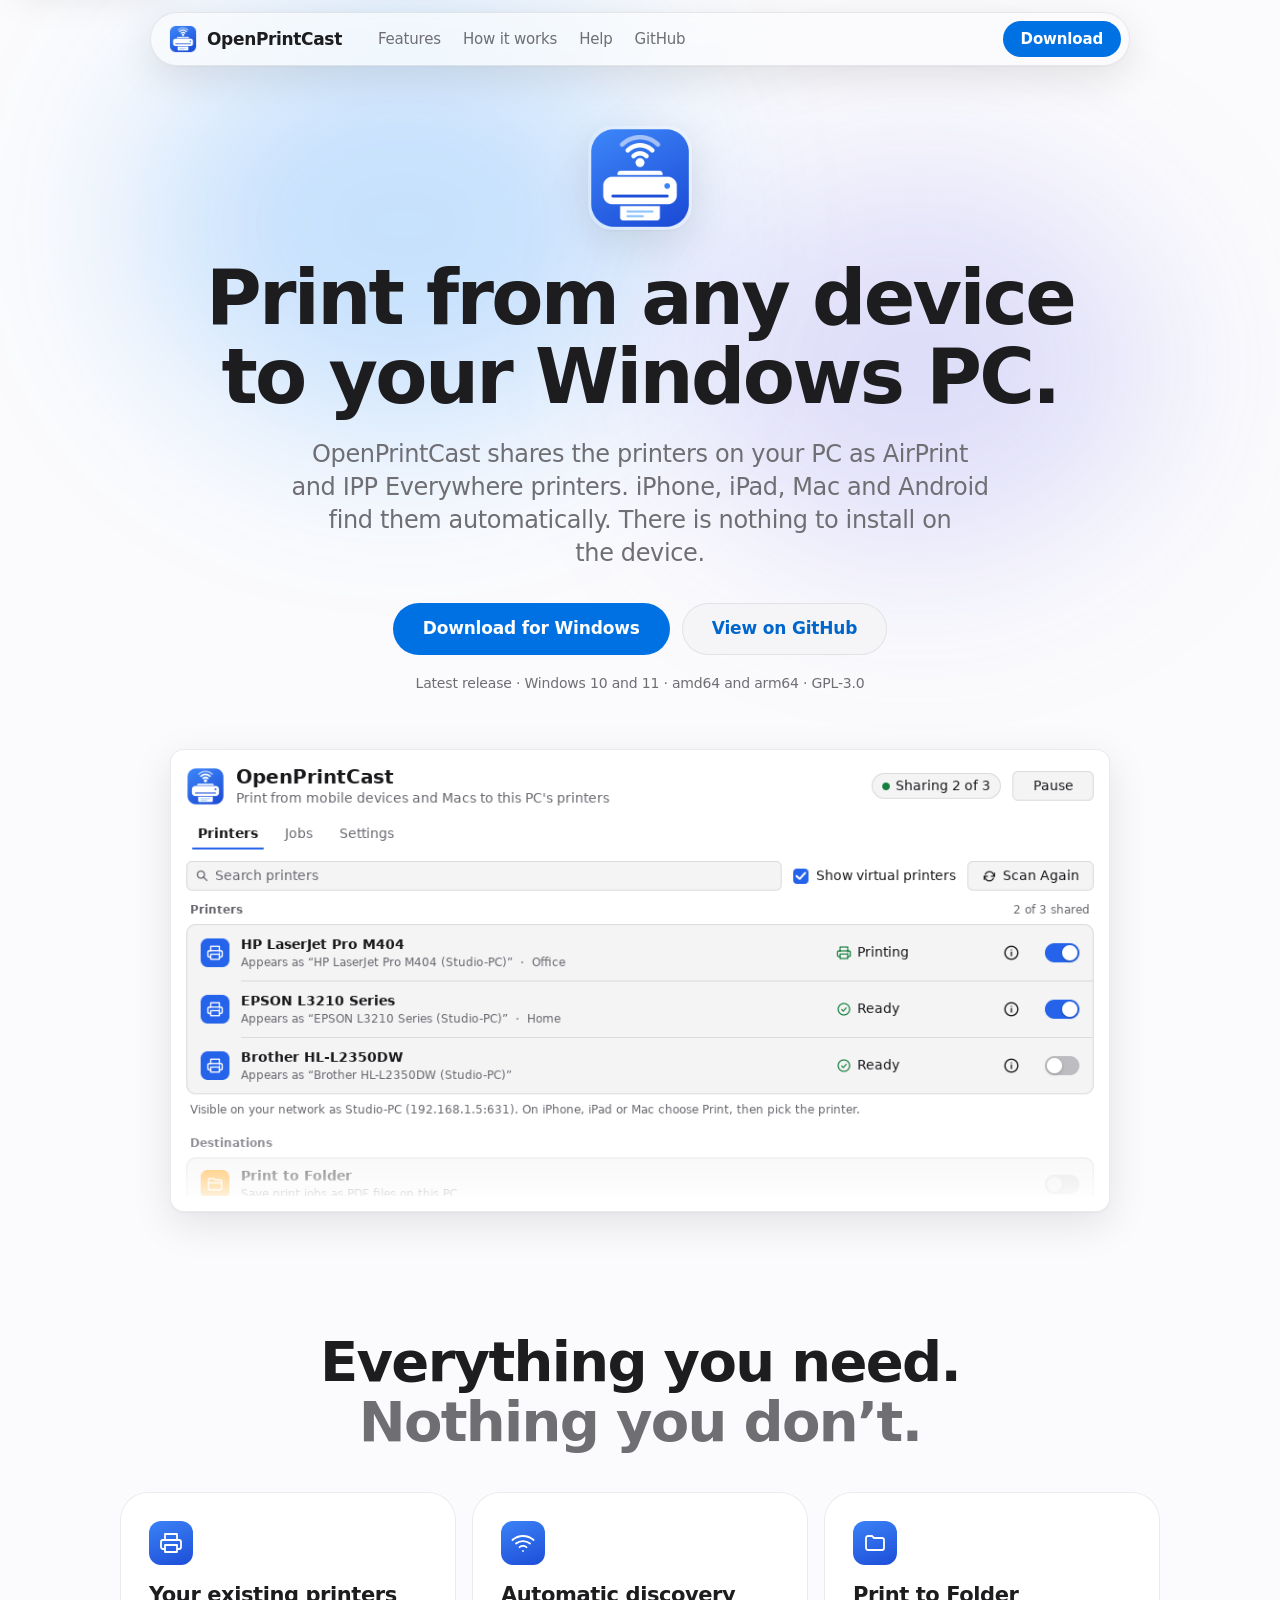
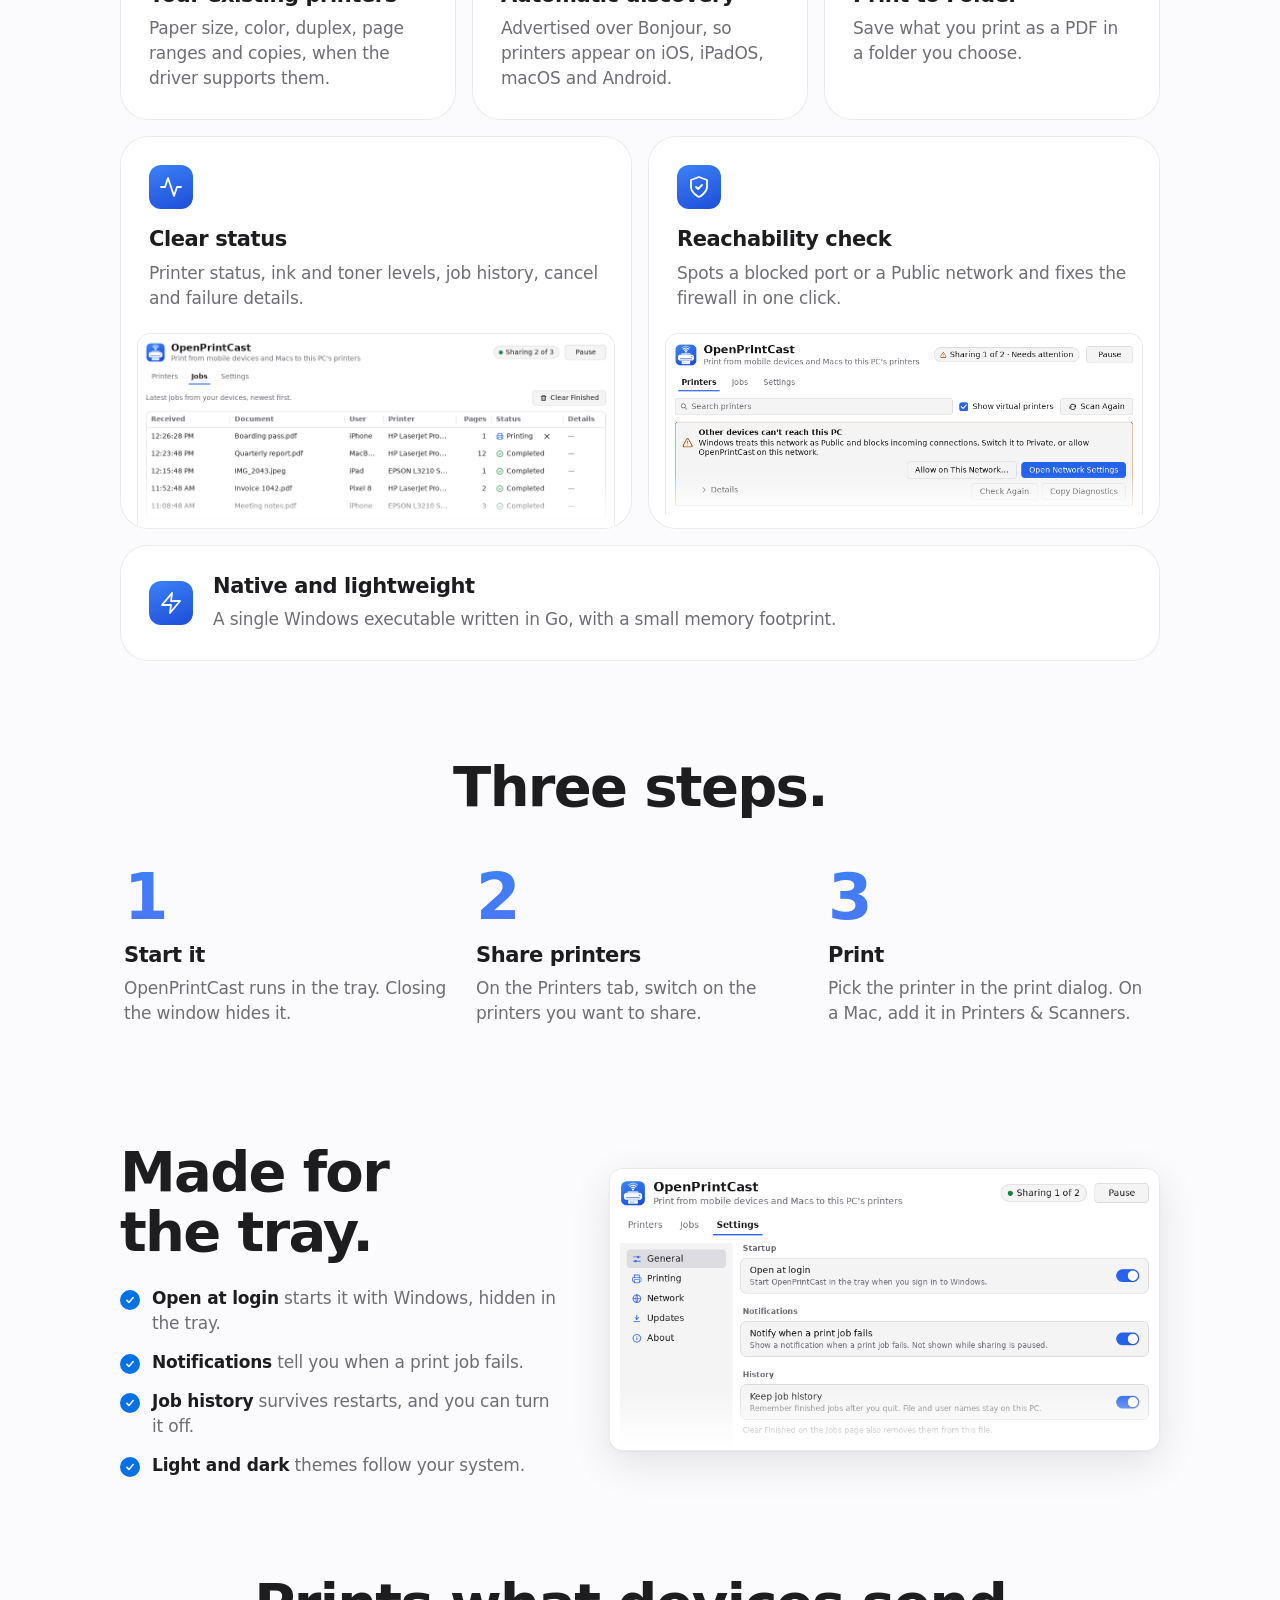
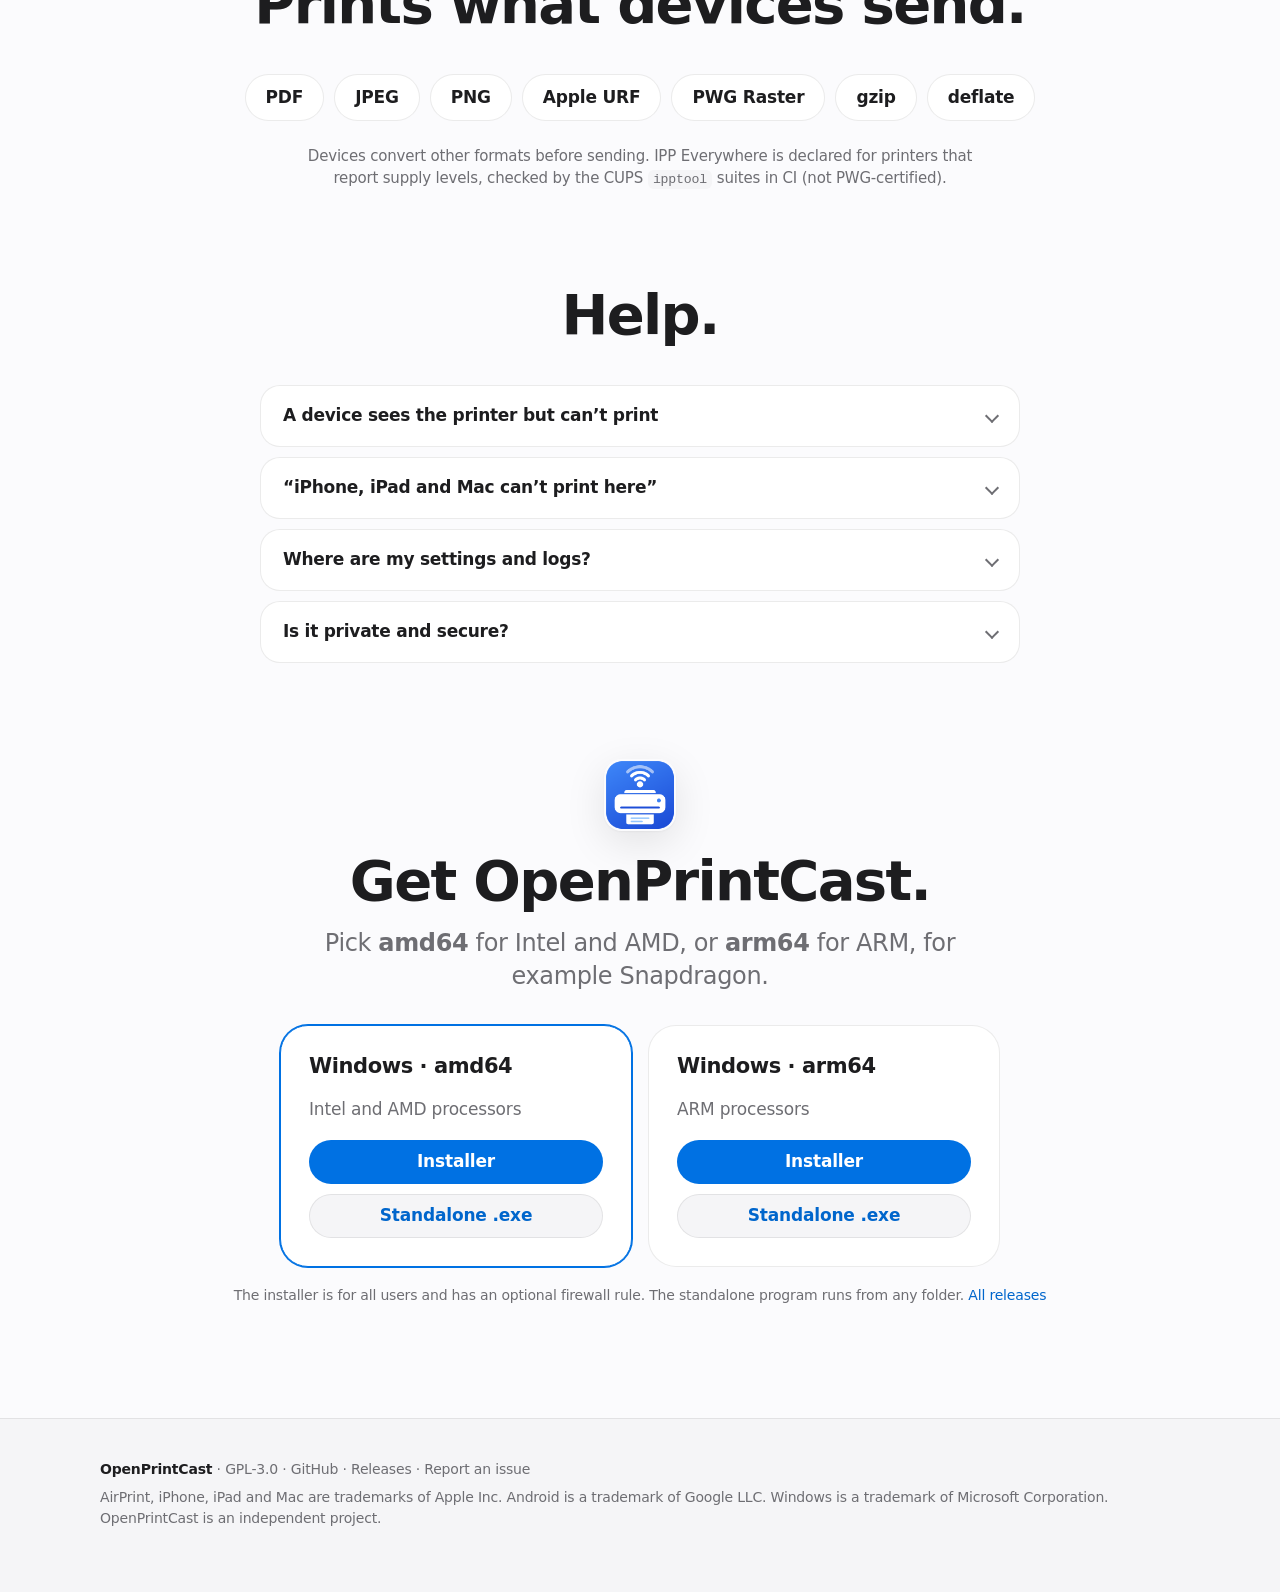
==== docs/index.html @ 1db344b7 "Add the project website (GitHub Pages) A single static page in docs/ with the same story as the READ" ====
<!doctype html>
<html lang="en">
<head>
  <meta charset="utf-8">
  <meta name="viewport" content="width=device-width, initial-scale=1">
  <title>OpenPrintCast – Print from iPhone, iPad, Mac and Android to your Windows PC</title>
  <meta name="description" content="OpenPrintCast is a small tray app that shares the printers on a Windows PC as AirPrint and IPP Everywhere printers. Nothing to install on your device.">
  <meta name="color-scheme" content="light dark">
  <meta name="theme-color" content="#fbfbfd" media="(prefers-color-scheme: light)">
  <meta name="theme-color" content="#000000" media="(prefers-color-scheme: dark)">
  <link rel="canonical" href="https://ilyasaftr.github.io/OpenPrintCast/">
  <link rel="icon" type="image/png" sizes="32x32" href="assets/img/favicon-32.png">
  <link rel="icon" type="image/png" sizes="64x64" href="assets/img/favicon-64.png">
  <link rel="apple-touch-icon" href="assets/img/icon-256.png">
  <meta property="og:type" content="website">
  <meta property="og:title" content="OpenPrintCast">
  <meta property="og:description" content="Print from iPhone, iPad, Mac and Android to any printer on your Windows PC.">
  <meta property="og:url" content="https://ilyasaftr.github.io/OpenPrintCast/">
  <meta property="og:image" content="https://ilyasaftr.github.io/OpenPrintCast/assets/img/icon-512.png">
  <meta name="twitter:card" content="summary">
  <link rel="stylesheet" href="assets/style.css">
  <script>document.documentElement.classList.add("js")</script>
</head>
<body>
  <a class="skip" href="#main">Skip to content</a>

  <header class="nav-wrap">
    <nav class="nav glass" aria-label="Main">
      <a class="brand" href="#top" aria-label="OpenPrintCast, home">
        <img src="assets/img/favicon-64.png" alt="" width="28" height="28">
        <span>OpenPrintCast</span>
      </a>
      <ul class="nav-links">
        <li><a href="#features">Features</a></li>
        <li><a href="#how">How it works</a></li>
        <li><a href="#faq">Help</a></li>
        <li><a href="https://github.com/ilyasaftr/OpenPrintCast">GitHub</a></li>
      </ul>
      <a class="btn btn-small btn-primary" href="#download">Download</a>
    </nav>
  </header>

  <main id="main">
    <section class="hero" id="top">
      <img class="hero-icon" src="assets/img/icon-256.png" alt="OpenPrintCast logo" width="104" height="104">
      <h1>Print from any device<br>to your Windows PC.</h1>
      <p class="lead">OpenPrintCast shares the printers on your PC as AirPrint and IPP&nbsp;Everywhere printers. iPhone, iPad, Mac and Android find them automatically. There is nothing to install on the device.</p>
      <div class="cta">
        <a class="btn btn-primary btn-large" id="cta-download" href="https://github.com/ilyasaftr/OpenPrintCast/releases/latest">Download for Windows</a>
        <a class="btn btn-secondary btn-large" href="https://github.com/ilyasaftr/OpenPrintCast">View on GitHub</a>
      </div>
      <p class="fine"><span id="version">Latest release</span> · Windows 10 and 11 · amd64 and arm64 · GPL-3.0</p>

      <figure class="shot hero-shot">
        <picture>
          <source media="(prefers-color-scheme: dark)" srcset="assets/img/printers-dark.png">
          <img src="assets/img/printers.png" width="980" height="482" alt="The OpenPrintCast Printers tab listing three printers with their status and sharing switches, and the Print to Folder destination.">
        </picture>
      </figure>
    </section>

    <section class="section" id="features" aria-labelledby="features-title">
      <h2 id="features-title">Everything you need.<br><span class="muted">Nothing you don’t.</span></h2>

      <div class="bento">
        <article class="card span-2 reveal">
          <span class="icon" aria-hidden="true"><svg viewBox="0 0 24 24"><path d="M6 9V3h12v6M6 18H4a2 2 0 0 1-2-2v-5a2 2 0 0 1 2-2h16a2 2 0 0 1 2 2v5a2 2 0 0 1-2 2h-2M6 14h12v7H6z"/></svg></span>
          <h3>Your existing printers</h3>
          <p>Paper size, color, duplex, page ranges and copies, when the driver supports them.</p>
        </article>

        <article class="card span-2 reveal">
          <span class="icon" aria-hidden="true"><svg viewBox="0 0 24 24"><path d="M5 12.55a11 11 0 0 1 14 0M1.42 9a16 16 0 0 1 21.16 0M8.53 16.11a6 6 0 0 1 6.95 0M12 20h.01"/></svg></span>
          <h3>Automatic discovery</h3>
          <p>Advertised over Bonjour, so printers appear on iOS, iPadOS, macOS and Android.</p>
        </article>

        <article class="card span-2 reveal">
          <span class="icon" aria-hidden="true"><svg viewBox="0 0 24 24"><path d="M3 7a2 2 0 0 1 2-2h4l2 2h8a2 2 0 0 1 2 2v8a2 2 0 0 1-2 2H5a2 2 0 0 1-2-2z"/></svg></span>
          <h3>Print to Folder</h3>
          <p>Save what you print as a PDF in a folder you choose.</p>
        </article>

        <article class="card span-3 media reveal">
          <div>
            <span class="icon" aria-hidden="true"><svg viewBox="0 0 24 24"><path d="M22 12h-4l-3 9L9 3l-3 9H2"/></svg></span>
            <h3>Clear status</h3>
            <p>Printer status, ink and toner levels, job history, cancel and failure details.</p>
          </div>
          <figure class="shot inset fade">
            <picture>
              <source media="(prefers-color-scheme: dark)" srcset="assets/img/jobs-dark.png">
              <img src="assets/img/jobs.png" width="980" height="400" loading="lazy" alt="The Jobs tab listing recent jobs from an iPhone, a MacBook Air, an iPad and a Pixel 8 with their status.">
            </picture>
          </figure>
        </article>

        <article class="card span-3 media reveal">
          <div>
            <span class="icon" aria-hidden="true"><svg viewBox="0 0 24 24"><path d="M12 22s8-4 8-10V5l-8-3-8 3v7c0 6 8 10 8 10zM9 12l2 2 4-4"/></svg></span>
            <h3>Reachability check</h3>
            <p>Spots a blocked port or a Public network and fixes the firewall in one click.</p>
          </div>
          <figure class="shot inset fade">
            <picture>
              <source media="(prefers-color-scheme: dark)" srcset="assets/img/alert-dark.png">
              <img src="assets/img/alert.png" width="860" height="328" loading="lazy" alt="A banner saying other devices can’t reach this PC because Windows treats the network as Public, with buttons to open network settings or allow OpenPrintCast.">
            </picture>
          </figure>
        </article>

        <article class="card span-6 wide reveal">
          <span class="icon" aria-hidden="true"><svg viewBox="0 0 24 24"><path d="M13 2 3 14h9l-1 8 10-12h-9z"/></svg></span>
          <div>
            <h3>Native and lightweight</h3>
            <p>A single Windows executable written in Go, with a small memory footprint.</p>
          </div>
        </article>
      </div>
    </section>

    <section class="section" id="how" aria-labelledby="how-title">
      <h2 id="how-title">Three steps.</h2>
      <ol class="steps">
        <li class="reveal"><span class="num" aria-hidden="true">1</span><h3>Start it</h3><p>OpenPrintCast runs in the tray. Closing the window hides it.</p></li>
        <li class="reveal"><span class="num" aria-hidden="true">2</span><h3>Share printers</h3><p>On the Printers tab, switch on the printers you want to share.</p></li>
        <li class="reveal"><span class="num" aria-hidden="true">3</span><h3>Print</h3><p>Pick the printer in the print dialog. On a Mac, add it in Printers &amp; Scanners.</p></li>
      </ol>
    </section>

    <section class="section split" aria-labelledby="tray-title">
      <div class="split-text reveal">
        <h2 id="tray-title">Made for the tray.</h2>
        <ul class="ticks">
          <li><strong>Open at login</strong> starts it with Windows, hidden in the tray.</li>
          <li><strong>Notifications</strong> tell you when a print job fails.</li>
          <li><strong>Job history</strong> survives restarts, and you can turn it off.</li>
          <li><strong>Light and dark</strong> themes follow your system.</li>
        </ul>
      </div>
      <figure class="shot fade reveal">
        <picture>
          <source media="(prefers-color-scheme: dark)" srcset="assets/img/settings-dark.png">
          <img src="assets/img/settings.png" width="860" height="440" loading="lazy" alt="The Settings tab with a sidebar of sections and switches for Open at login, notifications and job history.">
        </picture>
      </figure>
    </section>

    <section class="section" aria-labelledby="formats-title">
      <h2 id="formats-title">Prints what devices send.</h2>
      <ul class="chips" aria-label="Supported formats">
        <li>PDF</li><li>JPEG</li><li>PNG</li><li>Apple URF</li><li>PWG Raster</li><li>gzip</li><li>deflate</li>
      </ul>
      <p class="note">Devices convert other formats before sending. IPP Everywhere is declared for printers that report supply levels, checked by the CUPS <code>ipptool</code> suites in CI (not PWG-certified).</p>
    </section>

    <section class="section" id="faq" aria-labelledby="faq-title">
      <h2 id="faq-title">Help.</h2>
      <div class="faq">
        <details class="reveal">
          <summary>A device sees the printer but can’t print</summary>
          <p>Windows treats the network as Public, or the firewall blocks TCP 631. Use the banner on the Printers tab: <strong>Open Network Settings</strong> to switch to Private, or <strong>Allow in Windows Firewall</strong> (one UAC prompt, local subnet only). <strong>Copy Diagnostics</strong> gives you text to share when reporting a problem.</p>
        </details>
        <details class="reveal">
          <summary>“iPhone, iPad and Mac can’t print here”</summary>
          <p>The driver doesn’t report paper sizes, orientation or resolution. Update it, then choose <strong>Scan Again</strong>.</p>
        </details>
        <details class="reveal">
          <summary>Where are my settings and logs?</summary>
          <p>Settings are in <code>%APPDATA%\OpenPrintCast\config.json</code>. Logs and job history are in <code>%LOCALAPPDATA%\OpenPrintCast</code>; open the current log from the tray menu.</p>
        </details>
        <details class="reveal">
          <summary>Is it private and secure?</summary>
          <p>Jobs are accepted over unencrypted IPP without authentication, so use a trusted network. Supply levels are read from the printer’s own address over read-only SNMP. The update check sends one HTTPS request to this repository’s releases and never installs anything. SNMP and automatic update checks can both be turned off in Settings.</p>
        </details>
      </div>
    </section>

    <section class="section download" id="download" aria-labelledby="download-title">
      <img class="download-icon" src="assets/img/icon-256.png" alt="" width="72" height="72" loading="lazy">
      <h2 id="download-title">Get OpenPrintCast.</h2>
      <p class="lead">Pick <strong>amd64</strong> for Intel and AMD, or <strong>arm64</strong> for ARM, for example Snapdragon.</p>
      <div class="dl-grid">
        <div class="card dl" data-arch="amd64">
          <h3>Windows · amd64</h3>
          <p>Intel and AMD processors</p>
          <a class="btn btn-primary" href="https://github.com/ilyasaftr/OpenPrintCast/releases/latest" data-asset="installer" data-arch="amd64">Installer</a>
          <a class="btn btn-secondary" href="https://github.com/ilyasaftr/OpenPrintCast/releases/latest" data-asset="exe" data-arch="amd64">Standalone .exe</a>
        </div>
        <div class="card dl" data-arch="arm64">
          <h3>Windows · arm64</h3>
          <p>ARM processors</p>
          <a class="btn btn-primary" href="https://github.com/ilyasaftr/OpenPrintCast/releases/latest" data-asset="installer" data-arch="arm64">Installer</a>
          <a class="btn btn-secondary" href="https://github.com/ilyasaftr/OpenPrintCast/releases/latest" data-asset="exe" data-arch="arm64">Standalone .exe</a>
        </div>
      </div>
      <p class="fine">The installer is for all users and has an optional firewall rule. The standalone program runs from any folder. <a href="https://github.com/ilyasaftr/OpenPrintCast/releases">All releases</a></p>
    </section>
  </main>

  <footer class="footer">
    <div class="footer-inner">
      <p><strong>OpenPrintCast</strong> · <a href="https://github.com/ilyasaftr/OpenPrintCast/blob/main/LICENSE">GPL-3.0</a> · <a href="https://github.com/ilyasaftr/OpenPrintCast">GitHub</a> · <a href="https://github.com/ilyasaftr/OpenPrintCast/releases">Releases</a> · <a href="https://github.com/ilyasaftr/OpenPrintCast/issues">Report an issue</a></p>
      <p class="fine">AirPrint, iPhone, iPad and Mac are trademarks of Apple Inc. Android is a trademark of Google LLC. Windows is a trademark of Microsoft Corporation. OpenPrintCast is an independent project.</p>
    </div>
  </footer>

  <script src="assets/app.js" defer></script>
</body>
</html>
---- docs/assets/style.css ----
/* OpenPrintCast site. Follows the Apple Human Interface Guidelines: system
   typeface, system colors, generous space, clear hierarchy, translucent
   materials, and light and dark appearances that follow the system. */

:root {
  color-scheme: light dark;
  --bg: #fbfbfd;
  --bg-2: #f5f5f7;
  --card: #ffffff;
  --text: #1d1d1f;
  --text-2: #6e6e73;
  --line: rgba(0, 0, 0, 0.08);
  --accent: #0066cc;
  --accent-fill: #0071e3;
  --accent-fill-hover: #0077ed;
  --glass: rgba(251, 251, 253, 0.72);
  --shadow: 0 1px 2px rgba(0, 0, 0, 0.04), 0 12px 40px rgba(0, 0, 0, 0.1);
  --glow-1: rgba(10, 132, 255, 0.22);
  --glow-2: rgba(94, 92, 230, 0.18);
  --radius: 28px;
  --font: -apple-system, BlinkMacSystemFont, "SF Pro Display", "SF Pro Text", "Segoe UI Variable Display", "Segoe UI", system-ui, Roboto, "Helvetica Neue", Arial, sans-serif;
  --mono: ui-monospace, "SF Mono", SFMono-Regular, Menlo, Consolas, monospace;
}

@media (prefers-color-scheme: dark) {
  :root {
    --bg: #000000;
    --bg-2: #0b0b0d;
    --card: #1c1c1e;
    --text: #f5f5f7;
    --text-2: #a1a1a6;
    --line: rgba(255, 255, 255, 0.12);
    --accent: #2997ff;
    --glass: rgba(28, 28, 30, 0.66);
    --shadow: 0 1px 2px rgba(0, 0, 0, 0.5), 0 16px 48px rgba(0, 0, 0, 0.6);
    --glow-1: rgba(10, 132, 255, 0.28);
    --glow-2: rgba(94, 92, 230, 0.24);
  }
}

*, *::before, *::after { box-sizing: border-box; }
html { scroll-behavior: smooth; scroll-padding-top: 88px; -webkit-text-size-adjust: 100%; }
body {
  margin: 0;
  background: var(--bg);
  color: var(--text);
  font: 17px/1.47 var(--font);
  letter-spacing: -0.011em;
  -webkit-font-smoothing: antialiased;
  text-rendering: optimizeLegibility;
}
img { max-width: 100%; height: auto; display: block; }
a { color: var(--accent); text-decoration: none; }
a:hover { text-decoration: underline; }
code { font: 0.88em var(--mono); background: var(--bg-2); padding: 0.15em 0.4em; border-radius: 6px; }
:focus-visible { outline: 3px solid var(--accent); outline-offset: 3px; border-radius: 8px; }

.skip { position: absolute; left: 16px; top: -64px; z-index: 100; background: var(--card); color: var(--text); padding: 10px 16px; border-radius: 12px; box-shadow: var(--shadow); }
.skip:focus { top: 16px; }

/* Navigation: a floating translucent material. */
.nav-wrap { position: sticky; top: 12px; z-index: 50; padding: 0 16px; }
.glass { background: var(--glass); -webkit-backdrop-filter: saturate(180%) blur(24px); backdrop-filter: saturate(180%) blur(24px); border: 1px solid var(--line); }
.nav { max-width: 980px; margin: 0 auto; display: flex; align-items: center; gap: 24px; padding: 8px 8px 8px 18px; border-radius: 999px; box-shadow: var(--shadow); }
.brand { display: flex; align-items: center; gap: 10px; color: var(--text); font-weight: 600; letter-spacing: -0.02em; }
.brand:hover { text-decoration: none; }
.nav-links { display: flex; gap: 22px; list-style: none; margin: 0 auto 0 12px; padding: 0; font-size: 15px; }
.nav-links a { color: var(--text-2); }
.nav-links a:hover { color: var(--text); text-decoration: none; }

/* Buttons: 44 pt minimum target, pill shape. */
.btn { display: inline-flex; align-items: center; justify-content: center; min-height: 44px; padding: 0 22px; border-radius: 999px; font: inherit; font-weight: 600; font-size: 17px; letter-spacing: -0.01em; border: 0; cursor: pointer; transition: background-color 0.2s, transform 0.2s, box-shadow 0.2s; }
.btn:hover { text-decoration: none; }
.btn:active { transform: scale(0.98); }
.btn-primary { background: var(--accent-fill); color: #fff; }
.btn-primary:hover { background: var(--accent-fill-hover); }
.btn-secondary { background: var(--bg-2); color: var(--accent); box-shadow: inset 0 0 0 1px var(--line); }
.btn-secondary:hover { background: var(--line); }
.btn-small { min-height: 36px; padding: 0 18px; font-size: 15px; }
.btn-large { min-height: 52px; padding: 0 30px; }

/* Hero */
.hero { position: relative; text-align: center; padding: 72px 20px 24px; max-width: 1080px; margin: 0 auto; isolation: isolate; }
.hero::before, .hero::after { content: ""; position: absolute; z-index: -1; border-radius: 50%; filter: blur(90px); pointer-events: none; }
.hero::before { width: 520px; height: 420px; left: 4%; top: -40px; background: var(--glow-1); }
.hero::after { width: 480px; height: 380px; right: 2%; top: 120px; background: var(--glow-2); }
.hero-icon { margin: 0 auto 28px; width: 104px; height: 104px; border-radius: 24px; box-shadow: var(--shadow); }
h1 { font-size: clamp(40px, 7vw, 76px); line-height: 1.04; letter-spacing: -0.035em; font-weight: 700; margin: 0 0 22px; text-wrap: balance; }
.lead { font-size: clamp(19px, 2.4vw, 24px); line-height: 1.38; color: var(--text-2); max-width: 700px; margin: 0 auto 32px; letter-spacing: -0.015em; text-wrap: pretty; }
.cta { display: flex; flex-wrap: wrap; gap: 12px; justify-content: center; }
.fine { font-size: 14px; color: var(--text-2); margin: 18px 0 0; }

/* Screenshots sit in a soft frame; cropped ones fade out. */
.shot { margin: 0; border-radius: 14px; overflow: hidden; background: var(--card); border: 1px solid var(--line); box-shadow: var(--shadow); }
.shot img { width: 100%; }
.hero-shot { max-width: 940px; margin: 56px auto 0; }
.fade img { -webkit-mask-image: linear-gradient(#000 78%, transparent); mask-image: linear-gradient(#000 78%, transparent); }
.hero-shot img { -webkit-mask-image: linear-gradient(#000 80%, transparent); mask-image: linear-gradient(#000 80%, transparent); }

/* Sections */
.section { max-width: 1080px; margin: 0 auto; padding: 96px 20px 0; }
h2 { font-size: clamp(32px, 5vw, 56px); line-height: 1.07; letter-spacing: -0.03em; font-weight: 700; margin: 0 0 40px; text-align: center; text-wrap: balance; }
h2 .muted { color: var(--text-2); }
h3 { font-size: 21px; line-height: 1.2; letter-spacing: -0.02em; font-weight: 650; margin: 0 0 8px; }
p { margin: 0 0 12px; }

/* Bento grid */
.bento { display: grid; grid-template-columns: repeat(6, 1fr); gap: 16px; }
.card { background: var(--card); border: 1px solid var(--line); border-radius: var(--radius); padding: 28px; overflow: hidden; }
.card p { color: var(--text-2); margin: 0; }
.span-2 { grid-column: span 2; }
.span-3 { grid-column: span 3; }
.span-6 { grid-column: span 6; }
.icon { display: grid; place-items: center; width: 44px; height: 44px; border-radius: 12px; margin-bottom: 18px; background: linear-gradient(160deg, #3b82f6, #1d4ed8); color: #fff; }
.icon svg { width: 24px; height: 24px; fill: none; stroke: currentColor; stroke-width: 1.8; stroke-linecap: round; stroke-linejoin: round; }
.media { display: flex; flex-direction: column; gap: 22px; padding-bottom: 0; }
.media .shot { margin: 0 -12px; border-bottom: 0; border-radius: 14px 14px 0 0; box-shadow: none; }
.wide { display: flex; align-items: center; gap: 20px; }
.wide .icon { margin: 0; flex: none; }
.wide p { max-width: 60ch; }

/* Steps */
.steps { list-style: none; margin: 0; padding: 0; display: grid; grid-template-columns: repeat(3, 1fr); gap: 16px; counter-reset: s; }
.steps li { padding: 8px 4px; }
.num { display: block; font-size: 64px; line-height: 1; font-weight: 700; letter-spacing: -0.04em; background: linear-gradient(160deg, #3b82f6, #6366f1); -webkit-background-clip: text; background-clip: text; color: transparent; margin-bottom: 14px; }
.steps p { color: var(--text-2); }

/* Split section */
.split { display: grid; grid-template-columns: 1fr 1.25fr; gap: 48px; align-items: center; }
.split h2 { text-align: left; margin-bottom: 24px; }
.ticks { list-style: none; margin: 0; padding: 0; display: grid; gap: 14px; }
.ticks li { position: relative; padding-left: 32px; color: var(--text-2); }
.ticks li::before { content: ""; position: absolute; left: 0; top: 4px; width: 20px; height: 20px; border-radius: 50%; background: var(--accent-fill) url("data:image/svg+xml,%3Csvg xmlns='http://www.w3.org/2000/svg' viewBox='0 0 20 20' fill='none' stroke='white' stroke-width='2.2' stroke-linecap='round' stroke-linejoin='round'%3E%3Cpath d='m5.5 10.5 3 3 6-7'/%3E%3C/svg%3E") center / 14px no-repeat; }
.ticks strong { color: var(--text); font-weight: 600; }

/* Chips */
.chips { list-style: none; margin: 0 auto 24px; padding: 0; display: flex; flex-wrap: wrap; gap: 10px; justify-content: center; }
.chips li { padding: 10px 20px; border-radius: 999px; background: var(--card); border: 1px solid var(--line); font-weight: 600; }
.note { max-width: 680px; margin: 0 auto; text-align: center; color: var(--text-2); font-size: 15px; }

/* FAQ */
.faq { max-width: 760px; margin: 0 auto; display: grid; gap: 10px; }
details { background: var(--card); border: 1px solid var(--line); border-radius: 20px; padding: 0 22px; }
summary { cursor: pointer; list-style: none; display: flex; align-items: center; justify-content: space-between; gap: 16px; min-height: 60px; font-weight: 600; letter-spacing: -0.015em; }
summary::-webkit-details-marker { display: none; }
summary::after { content: ""; flex: none; width: 10px; height: 10px; border-right: 2px solid var(--text-2); border-bottom: 2px solid var(--text-2); transform: rotate(45deg); transition: transform 0.25s; }
details[open] summary::after { transform: rotate(-135deg); }
details p { color: var(--text-2); padding-bottom: 20px; margin: 0; }

/* Download */
.download { text-align: center; }
.download h2 { margin-bottom: 16px; }
.download-icon { margin: 0 auto 20px; border-radius: 18px; box-shadow: var(--shadow); }
.dl-grid { display: grid; grid-template-columns: repeat(2, 1fr); gap: 16px; max-width: 720px; margin: 0 auto 8px; text-align: left; }
.dl { display: flex; flex-direction: column; gap: 10px; }
.dl p { margin-bottom: 8px; }
.dl.suggested { border-color: var(--accent-fill); box-shadow: 0 0 0 1px var(--accent-fill); }

.footer { margin-top: 112px; padding: 40px 20px 56px; border-top: 1px solid var(--line); background: var(--bg-2); }
.footer-inner { max-width: 1080px; margin: 0 auto; }
.footer p { margin: 0 0 8px; font-size: 14px; color: var(--text-2); }
.footer a { color: var(--text-2); }
.footer a:hover { color: var(--text); }
.footer strong { color: var(--text); }

/* Reveal on scroll (only when JavaScript runs). */
.js .reveal { opacity: 0; transform: translateY(24px); transition: opacity 0.7s cubic-bezier(0.2, 0.7, 0.2, 1), transform 0.7s cubic-bezier(0.2, 0.7, 0.2, 1); }
.js .reveal.in { opacity: 1; transform: none; }

@media (max-width: 900px) {
  .bento { grid-template-columns: repeat(2, 1fr); }
  .span-2, .span-3 { grid-column: span 1; }
  .span-3, .span-6 { grid-column: 1 / -1; }
  .bento > .span-2:nth-of-type(3) { grid-column: 1 / -1; }
  .steps { grid-template-columns: 1fr; }
  .split { grid-template-columns: 1fr; gap: 28px; }
  .split h2 { text-align: center; }
  .nav-links { display: none; }
  .nav { justify-content: space-between; }
}
@media (max-width: 600px) {
  body { font-size: 16px; }
  .hero { padding-top: 48px; }
  .section { padding-top: 72px; }
  .bento { grid-template-columns: 1fr; }
  .span-2, .span-3, .span-6 { grid-column: 1; }
  .card { padding: 22px; border-radius: 24px; }
  .wide { flex-direction: column; align-items: flex-start; }
  .dl-grid { grid-template-columns: 1fr; }
  .btn-large { width: 100%; }
  .cta { flex-direction: column; }
}

@media (prefers-reduced-motion: reduce) {
  html { scroll-behavior: auto; }
  *, *::before, *::after { transition-duration: 0.01ms !important; animation-duration: 0.01ms !important; }
  .js .reveal { opacity: 1; transform: none; }
}
@media (prefers-contrast: more) {
  :root { --line: rgba(128, 128, 128, 0.6); --text-2: #4a4a4f; }
  @media (prefers-color-scheme: dark) { :root { --text-2: #d1d1d6; } }
}
@media (forced-colors: active) {
  .btn-primary, .icon { forced-color-adjust: none; }
}
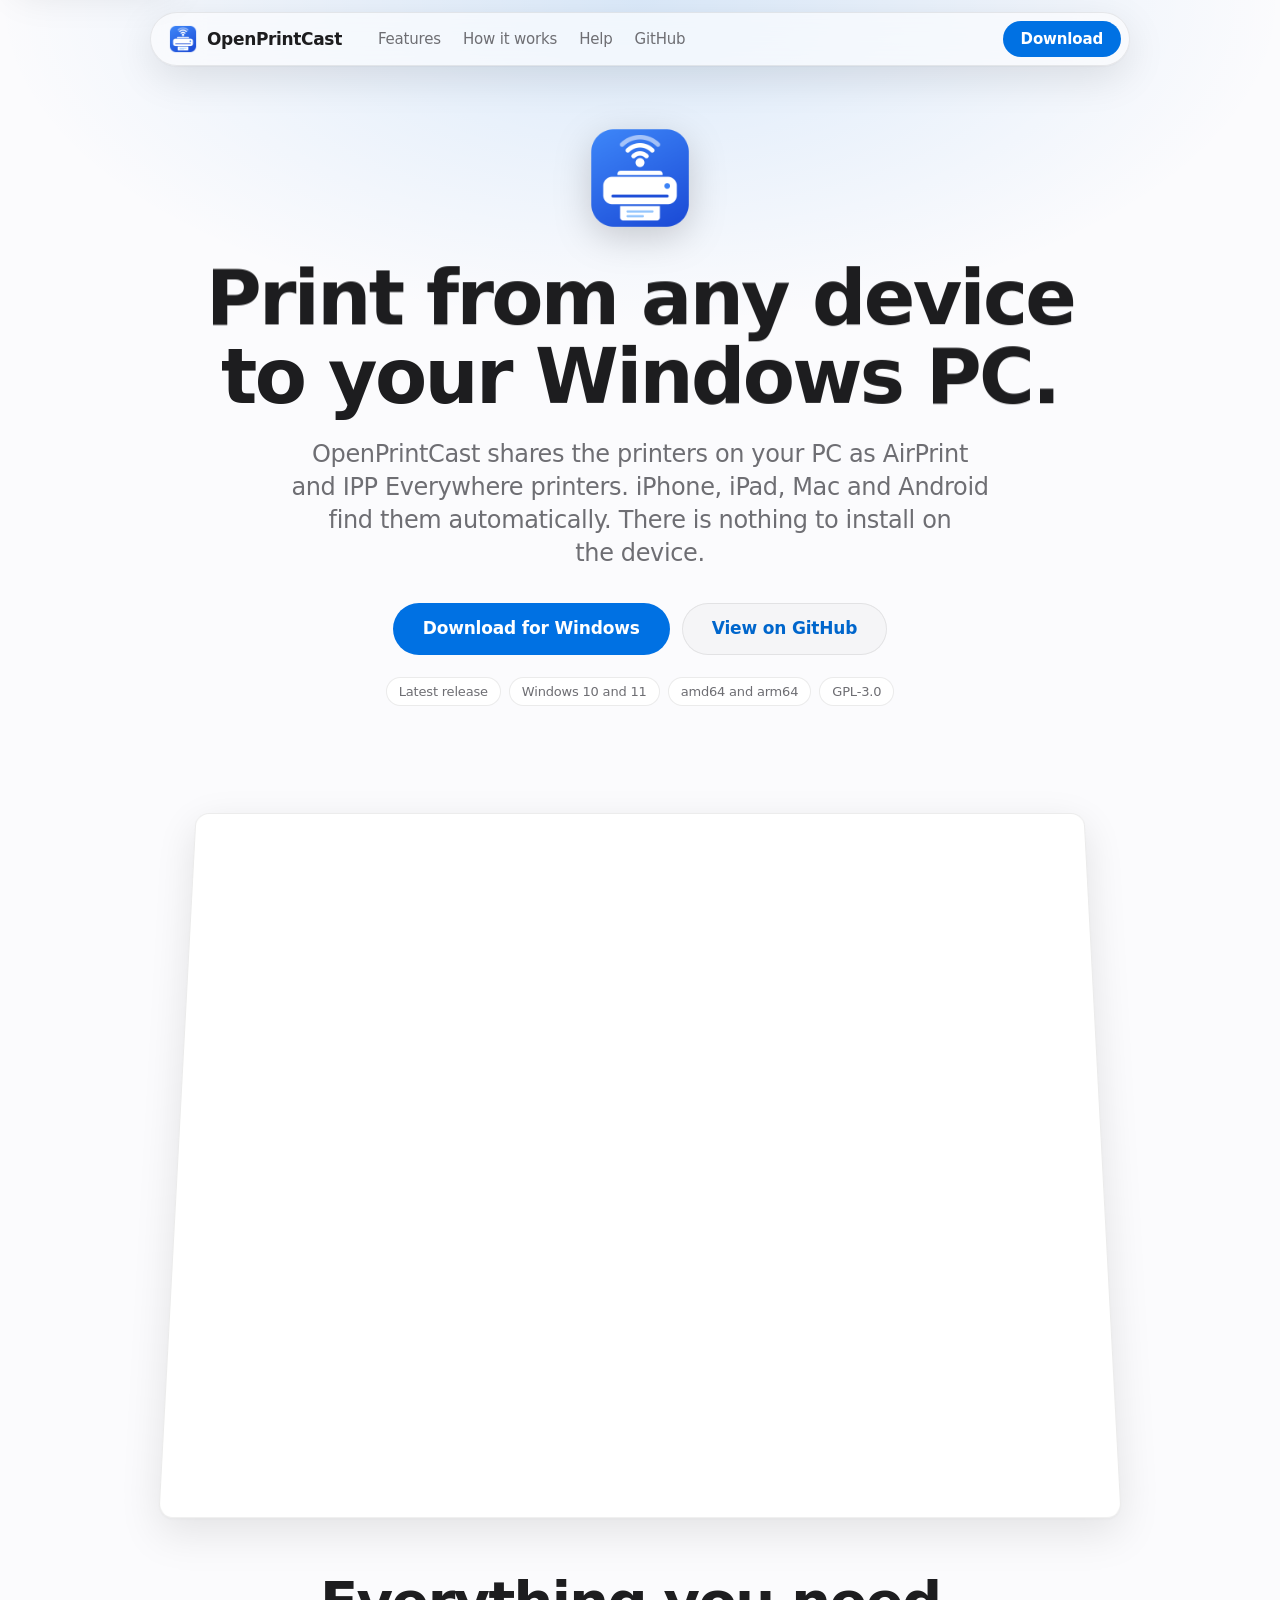
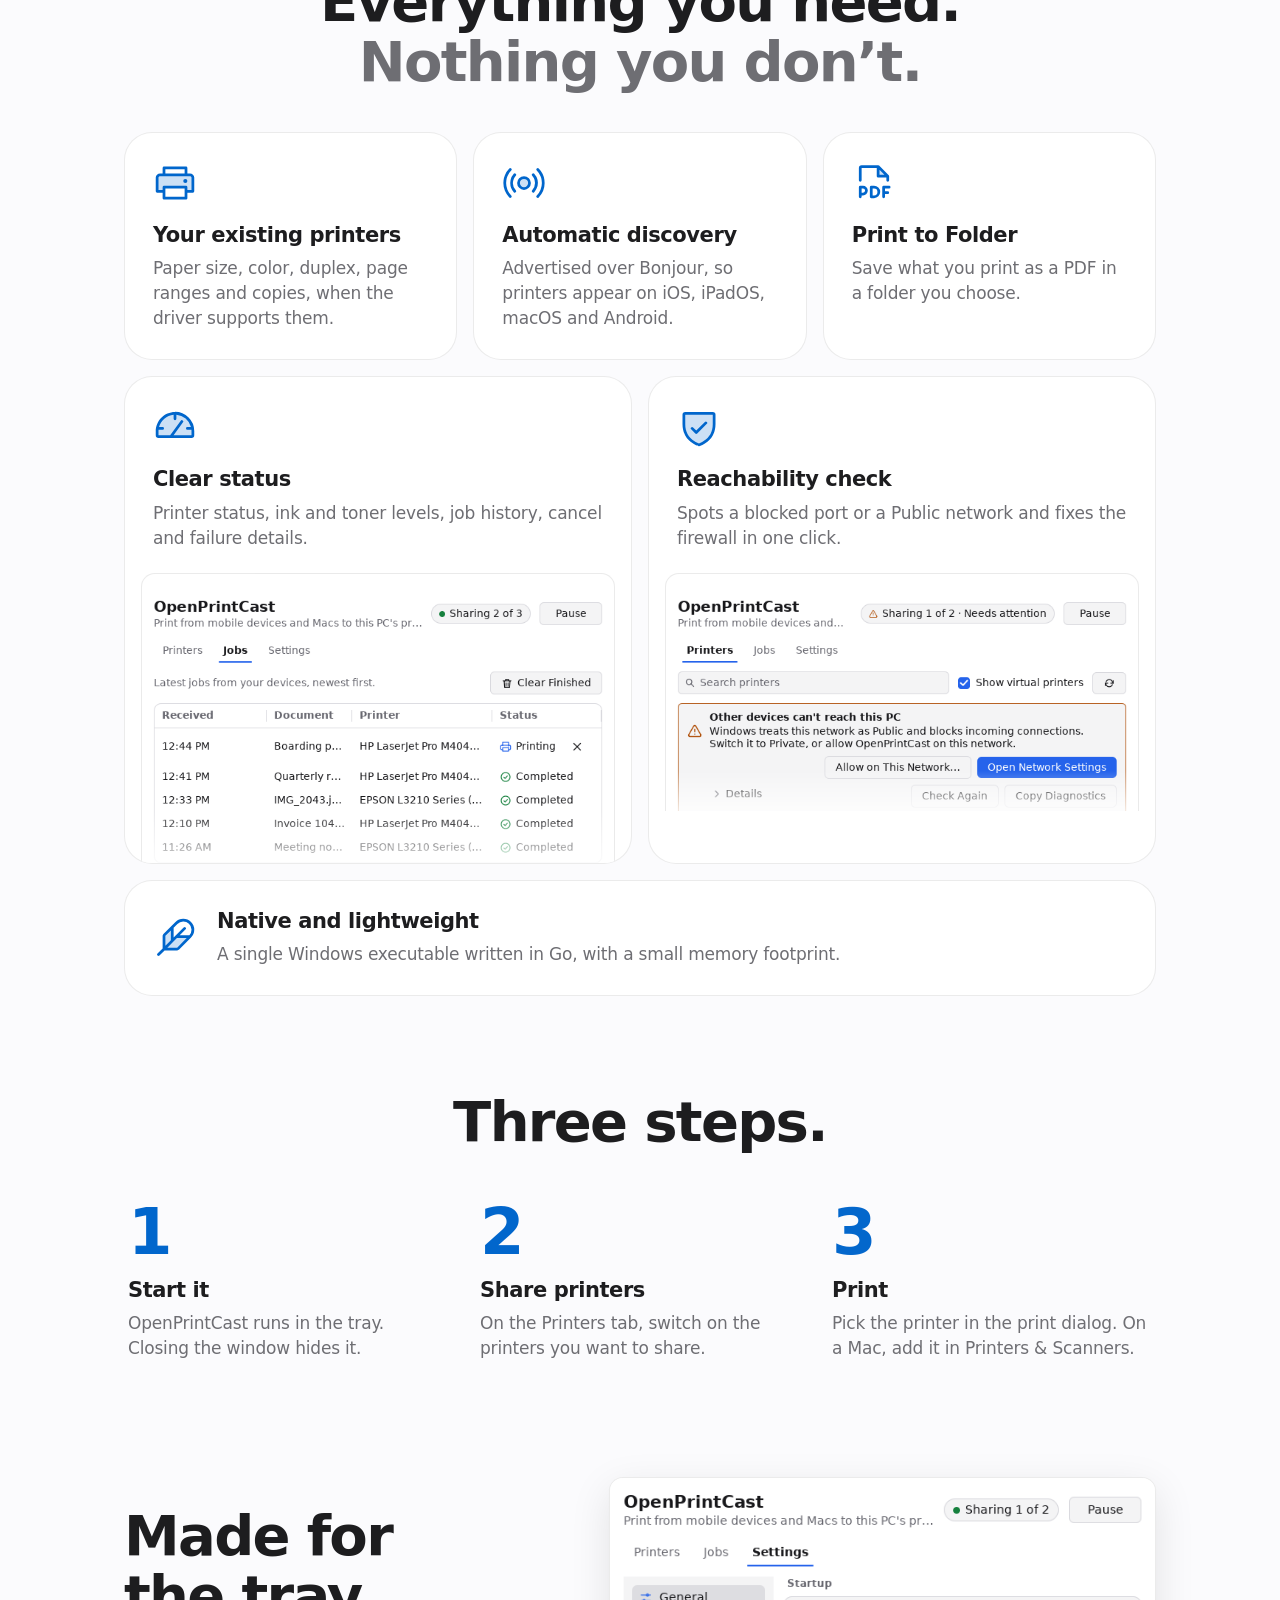
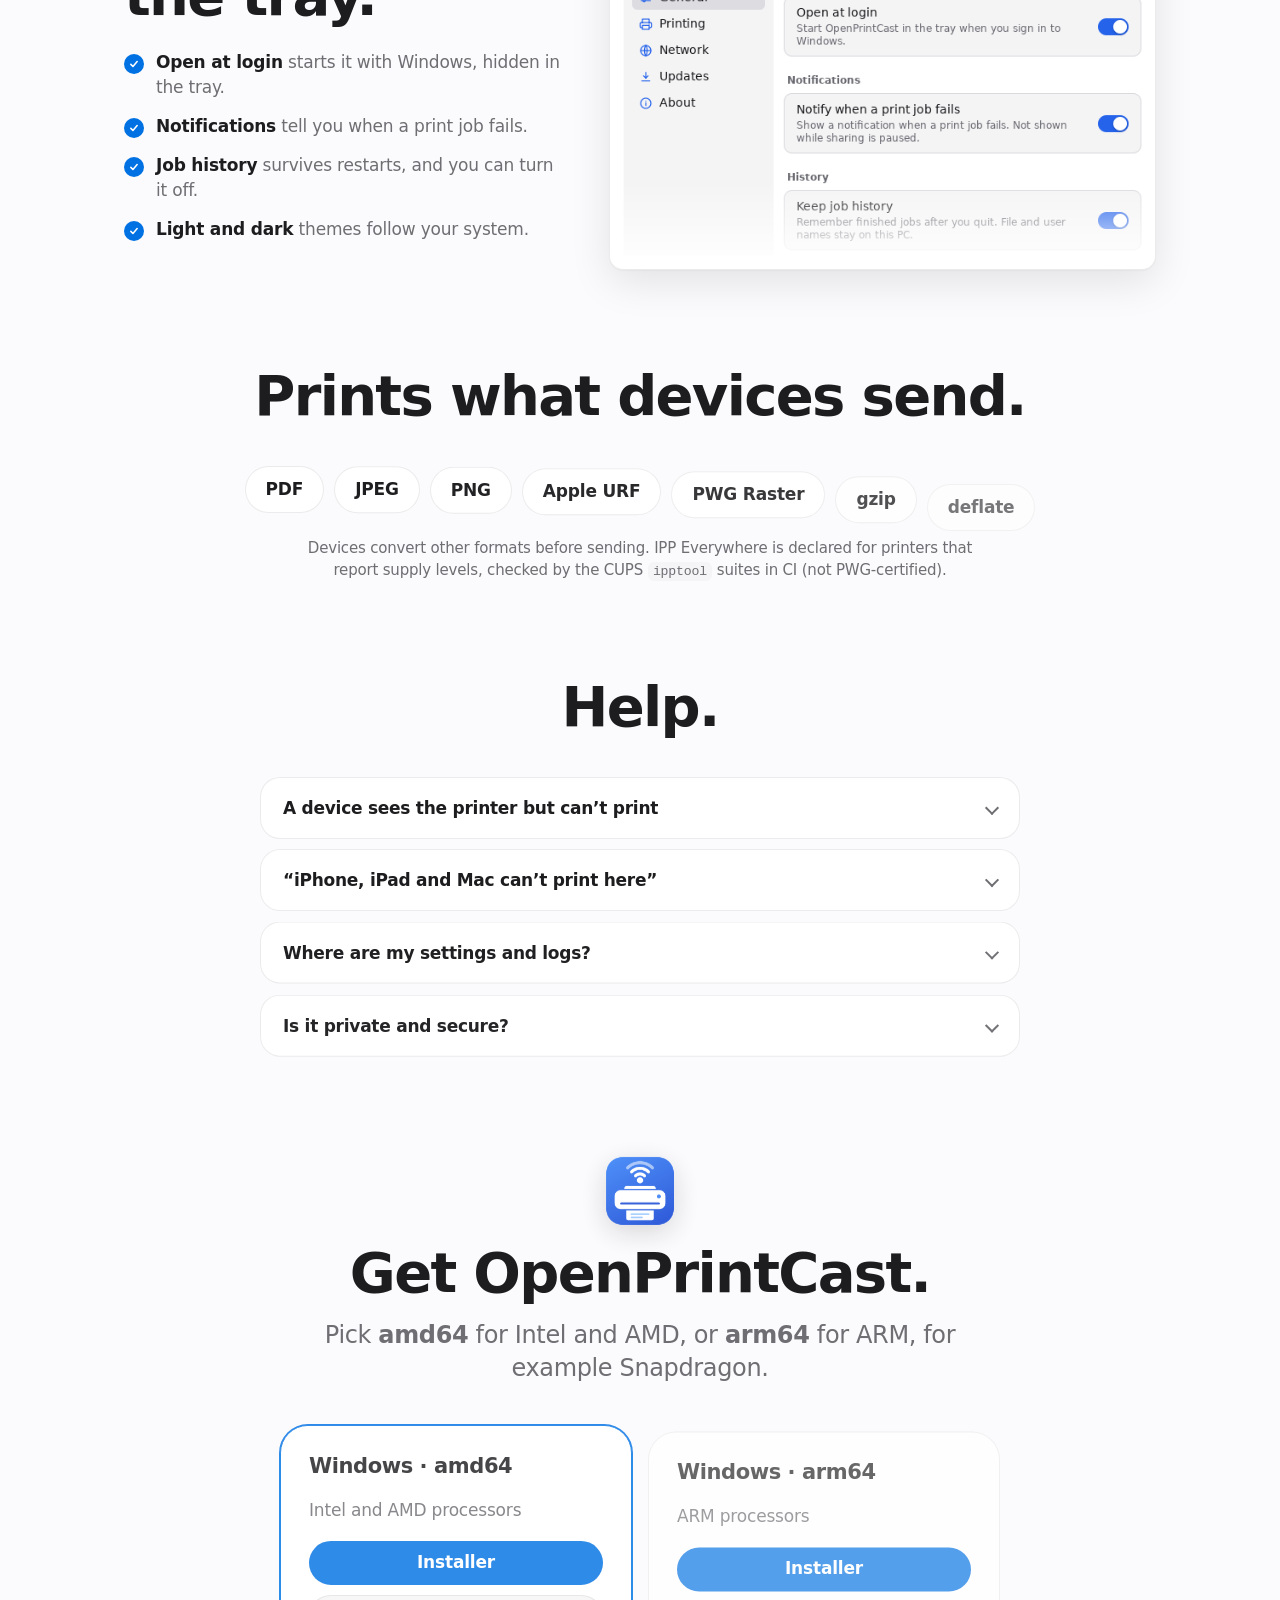
==== commit f9b6a8b6: "Rework the site: GSAP motion, Phosphor icons, better phone layout Animate the hero, cards, steps and" ====
--- a/docs/index.html
+++ b/docs/index.html
@@ -2,30 +2,129 @@
 <html lang="en">
 <head>
   <meta charset="utf-8">
-  <meta name="viewport" content="width=device-width, initial-scale=1">
-  <title>OpenPrintCast – Print from iPhone, iPad, Mac and Android to your Windows PC</title>
-  <meta name="description" content="OpenPrintCast is a small tray app that shares the printers on a Windows PC as AirPrint and IPP Everywhere printers. Nothing to install on your device.">
+  <meta name="viewport" content="width=device-width, initial-scale=1, viewport-fit=cover">
+  <title>OpenPrintCast – Share Windows printers over AirPrint and IPP</title>
+  <meta name="description" content="Share your Windows printers with iPhone, iPad, Mac and Android. OpenPrintCast is a small tray app that exposes them as AirPrint and IPP Everywhere printers.">
+  <meta name="robots" content="index, follow, max-image-preview:large">
+  <meta name="author" content="ilyasaftr">
+  <meta name="application-name" content="OpenPrintCast">
   <meta name="color-scheme" content="light dark">
   <meta name="theme-color" content="#fbfbfd" media="(prefers-color-scheme: light)">
   <meta name="theme-color" content="#000000" media="(prefers-color-scheme: dark)">
   <link rel="canonical" href="https://ilyasaftr.github.io/OpenPrintCast/">
+  <link rel="icon" type="image/svg+xml" href="assets/img/icon.svg">
   <link rel="icon" type="image/png" sizes="32x32" href="assets/img/favicon-32.png">
   <link rel="icon" type="image/png" sizes="64x64" href="assets/img/favicon-64.png">
   <link rel="apple-touch-icon" href="assets/img/icon-256.png">
   <meta property="og:type" content="website">
-  <meta property="og:title" content="OpenPrintCast">
+  <meta property="og:site_name" content="OpenPrintCast">
+  <meta property="og:locale" content="en_US">
+  <meta property="og:title" content="OpenPrintCast – Print from any device to your Windows PC">
   <meta property="og:description" content="Print from iPhone, iPad, Mac and Android to any printer on your Windows PC.">
   <meta property="og:url" content="https://ilyasaftr.github.io/OpenPrintCast/">
-  <meta property="og:image" content="https://ilyasaftr.github.io/OpenPrintCast/assets/img/icon-512.png">
-  <meta name="twitter:card" content="summary">
+  <meta property="og:image" content="https://ilyasaftr.github.io/OpenPrintCast/assets/img/og.png">
+  <meta property="og:image:type" content="image/png">
+  <meta property="og:image:width" content="1200">
+  <meta property="og:image:height" content="630">
+  <meta property="og:image:alt" content="OpenPrintCast shares Windows printers with iPhone, iPad, Mac and Android. The Printers tab is shown.">
+  <meta name="twitter:card" content="summary_large_image">
+  <meta name="twitter:title" content="OpenPrintCast – Print from any device to your Windows PC">
+  <meta name="twitter:description" content="Print from iPhone, iPad, Mac and Android to any printer on your Windows PC.">
+  <meta name="twitter:image" content="https://ilyasaftr.github.io/OpenPrintCast/assets/img/og.png">
+  <meta name="twitter:image:alt" content="OpenPrintCast shares Windows printers with iPhone, iPad, Mac and Android. The Printers tab is shown.">
   <link rel="stylesheet" href="assets/style.css">
-  <script>document.documentElement.classList.add("js")</script>
+  <script type="application/ld+json">
+{
+  "@context": "https://schema.org",
+  "@graph": [
+    {
+      "@type": "WebSite",
+      "@id": "https://ilyasaftr.github.io/OpenPrintCast/#website",
+      "url": "https://ilyasaftr.github.io/OpenPrintCast/",
+      "name": "OpenPrintCast",
+      "description": "Print from iPhone, iPad, Mac and Android to any printer on your Windows PC.",
+      "inLanguage": "en"
+    },
+    {
+      "@type": "SoftwareApplication",
+      "@id": "https://ilyasaftr.github.io/OpenPrintCast/#app",
+      "name": "OpenPrintCast",
+      "url": "https://ilyasaftr.github.io/OpenPrintCast/",
+      "description": "Share your Windows printers with iPhone, iPad, Mac and Android. OpenPrintCast is a small tray app that exposes them as AirPrint and IPP Everywhere printers.",
+      "applicationCategory": "UtilitiesApplication",
+      "operatingSystem": "Windows 10, Windows 11",
+      "processorRequirements": "amd64, arm64",
+      "image": "https://ilyasaftr.github.io/OpenPrintCast/assets/img/og.png",
+      "screenshot": [
+        "https://ilyasaftr.github.io/OpenPrintCast/assets/img/printers.png",
+        "https://ilyasaftr.github.io/OpenPrintCast/assets/img/jobs.png",
+        "https://ilyasaftr.github.io/OpenPrintCast/assets/img/settings.png"
+      ],
+      "downloadUrl": "https://github.com/ilyasaftr/OpenPrintCast/releases/latest",
+      "license": "https://www.gnu.org/licenses/gpl-3.0.html",
+      "isAccessibleForFree": true,
+      "offers": {
+        "@type": "Offer",
+        "price": "0",
+        "priceCurrency": "USD"
+      },
+      "author": {
+        "@type": "Person",
+        "name": "ilyasaftr",
+        "url": "https://github.com/ilyasaftr"
+      },
+      "sameAs": [
+        "https://github.com/ilyasaftr/OpenPrintCast"
+      ]
+    },
+    {
+      "@type": "FAQPage",
+      "mainEntity": [
+        {
+          "@type": "Question",
+          "name": "A device sees the printer but can’t print",
+          "acceptedAnswer": {
+            "@type": "Answer",
+            "text": "Windows treats the network as Public, or the firewall blocks TCP 631. Use the banner on the Printers tab: Open Network Settings to switch to Private, or Allow in Windows Firewall (one UAC prompt, local subnet only). Copy Diagnostics gives you text to share when reporting a problem."
+          }
+        },
+        {
+          "@type": "Question",
+          "name": "“iPhone, iPad and Mac can’t print here”",
+          "acceptedAnswer": {
+            "@type": "Answer",
+            "text": "The driver doesn’t report paper sizes, orientation or resolution. Update it, then choose Scan Again."
+          }
+        },
+        {
+          "@type": "Question",
+          "name": "Where are my settings and logs?",
+          "acceptedAnswer": {
+            "@type": "Answer",
+            "text": "Settings are in %APPDATA%\\OpenPrintCast\\config.json. Logs and job history are in %LOCALAPPDATA%\\OpenPrintCast; open the current log from the tray menu."
+          }
+        },
+        {
+          "@type": "Question",
+          "name": "Is it private and secure?",
+          "acceptedAnswer": {
+            "@type": "Answer",
+            "text": "Jobs are accepted over unencrypted IPP without authentication, so use a trusted network. Supply levels are read from the printer’s own address over read-only SNMP. The update check sends one HTTPS request to this repository’s releases and never installs anything. SNMP and automatic update checks can both be turned off in Settings."
+          }
+        }
+      ]
+    }
+  ]
+}
+  </script>
+  <script>document.documentElement.classList.add("js");setTimeout(function(){if(!window.gsap)document.documentElement.classList.add("no-gsap")},3500)</script>
 </head>
 <body>
   <a class="skip" href="#main">Skip to content</a>
 
   <header class="nav-wrap">
     <nav class="nav glass" aria-label="Main">
+      <span class="progress" aria-hidden="true"></span>
       <a class="brand" href="#top" aria-label="OpenPrintCast, home">
         <img src="assets/img/favicon-64.png" alt="" width="28" height="28">
         <span>OpenPrintCast</span>
@@ -42,19 +141,21 @@
 
   <main id="main">
     <section class="hero" id="top">
-      <img class="hero-icon" src="assets/img/icon-256.png" alt="OpenPrintCast logo" width="104" height="104">
-      <h1>Print from any device<br>to your Windows PC.</h1>
-      <p class="lead">OpenPrintCast shares the printers on your PC as AirPrint and IPP&nbsp;Everywhere printers. iPhone, iPad, Mac and Android find them automatically. There is nothing to install on the device.</p>
-      <div class="cta">
+      <img class="hero-icon" data-anim src="assets/img/icon-256.png" alt="OpenPrintCast logo" width="104" height="104">
+      <h1 data-split>Print from any device to your Windows PC.</h1>
+      <p class="lead" data-anim>OpenPrintCast shares the printers on your PC as AirPrint and IPP&nbsp;Everywhere printers. iPhone, iPad, Mac and Android find them automatically. There is nothing to install on the device.</p>
+      <div class="cta" data-anim>
         <a class="btn btn-primary btn-large" id="cta-download" href="https://github.com/ilyasaftr/OpenPrintCast/releases/latest">Download for Windows</a>
         <a class="btn btn-secondary btn-large" href="https://github.com/ilyasaftr/OpenPrintCast">View on GitHub</a>
       </div>
-      <p class="fine"><span id="version">Latest release</span> · Windows 10 and 11 · amd64 and arm64 · GPL-3.0</p>
-
-      <figure class="shot hero-shot">
+      <ul class="meta" data-anim aria-label="Release details"><li id="version">Latest release</li><li>Windows 10 and 11</li><li>amd64 and arm64</li><li>GPL-3.0</li></ul>
+
+      <figure class="shot hero-shot" data-anim>
         <picture>
+          <source media="(max-width: 600px) and (prefers-color-scheme: dark)" srcset="assets/img/printers-m-dark.png" width="640" height="470">
+          <source media="(max-width: 600px)" srcset="assets/img/printers-m.png" width="640" height="470">
           <source media="(prefers-color-scheme: dark)" srcset="assets/img/printers-dark.png">
-          <img src="assets/img/printers.png" width="980" height="482" alt="The OpenPrintCast Printers tab listing three printers with their status and sharing switches, and the Print to Folder destination.">
+          <img src="assets/img/printers.png" width="980" height="482" fetchpriority="high" decoding="async" alt="The OpenPrintCast Printers tab listing three printers with their status and sharing switches, and the Print to Folder destination.">
         </picture>
       </figure>
     </section>
@@ -63,54 +164,58 @@
       <h2 id="features-title">Everything you need.<br><span class="muted">Nothing you don’t.</span></h2>
 
       <div class="bento">
-        <article class="card span-2 reveal">
-          <span class="icon" aria-hidden="true"><svg viewBox="0 0 24 24"><path d="M6 9V3h12v6M6 18H4a2 2 0 0 1-2-2v-5a2 2 0 0 1 2-2h16a2 2 0 0 1 2 2v5a2 2 0 0 1-2 2h-2M6 14h12v7H6z"/></svg></span>
+        <article data-anim class="card span-2">
+          <span class="icon"><svg class="ic" aria-hidden="true" focusable="false" xmlns="http://www.w3.org/2000/svg" viewBox="0 0 256 256" fill="currentColor"><path d="M232,96v80H192V152H64v24H24V96c0-8.84,7.76-16,17.33-16H214.67C224.24,80,232,87.16,232,96Z" opacity="0.2"/><path d="M214.67,72H200V40a8,8,0,0,0-8-8H64a8,8,0,0,0-8,8V72H41.33C27.36,72,16,82.77,16,96v80a8,8,0,0,0,8,8H56v32a8,8,0,0,0,8,8H192a8,8,0,0,0,8-8V184h32a8,8,0,0,0,8-8V96C240,82.77,228.64,72,214.67,72ZM72,48H184V72H72ZM184,208H72V160H184Zm40-40H200V152a8,8,0,0,0-8-8H64a8,8,0,0,0-8,8v16H32V96c0-4.41,4.19-8,9.33-8H214.67c5.14,0,9.33,3.59,9.33,8Zm-24-52a12,12,0,1,1-12-12A12,12,0,0,1,200,116Z"/></svg></span>
           <h3>Your existing printers</h3>
           <p>Paper size, color, duplex, page ranges and copies, when the driver supports them.</p>
         </article>
 
-        <article class="card span-2 reveal">
-          <span class="icon" aria-hidden="true"><svg viewBox="0 0 24 24"><path d="M5 12.55a11 11 0 0 1 14 0M1.42 9a16 16 0 0 1 21.16 0M8.53 16.11a6 6 0 0 1 6.95 0M12 20h.01"/></svg></span>
+        <article data-anim class="card span-2">
+          <span class="icon"><svg class="ic" aria-hidden="true" focusable="false" xmlns="http://www.w3.org/2000/svg" viewBox="0 0 256 256" fill="currentColor"><path d="M160,128a32,32,0,1,1-32-32A32,32,0,0,1,160,128Z" opacity="0.2"/><path d="M128,88a40,40,0,1,0,40,40A40,40,0,0,0,128,88Zm0,64a24,24,0,1,1,24-24A24,24,0,0,1,128,152Zm73.71,7.14a80,80,0,0,1-14.08,22.2,8,8,0,0,1-11.92-10.67,63.95,63.95,0,0,0,0-85.33,8,8,0,1,1,11.92-10.67,80.08,80.08,0,0,1,14.08,84.47ZM69,103.09a64,64,0,0,0,11.26,67.58,8,8,0,0,1-11.92,10.67,79.93,79.93,0,0,1,0-106.67A8,8,0,1,1,80.29,85.34,63.77,63.77,0,0,0,69,103.09ZM248,128a119.58,119.58,0,0,1-34.29,84,8,8,0,1,1-11.42-11.2,103.9,103.9,0,0,0,0-145.56A8,8,0,1,1,213.71,44,119.58,119.58,0,0,1,248,128ZM53.71,200.78A8,8,0,1,1,42.29,212a119.87,119.87,0,0,1,0-168,8,8,0,1,1,11.42,11.2,103.9,103.9,0,0,0,0,145.56Z"/></svg></span>
           <h3>Automatic discovery</h3>
           <p>Advertised over Bonjour, so printers appear on iOS, iPadOS, macOS and Android.</p>
         </article>
 
-        <article class="card span-2 reveal">
-          <span class="icon" aria-hidden="true"><svg viewBox="0 0 24 24"><path d="M3 7a2 2 0 0 1 2-2h4l2 2h8a2 2 0 0 1 2 2v8a2 2 0 0 1-2 2H5a2 2 0 0 1-2-2z"/></svg></span>
+        <article data-anim class="card span-2">
+          <span class="icon"><svg class="ic" aria-hidden="true" focusable="false" xmlns="http://www.w3.org/2000/svg" viewBox="0 0 256 256" fill="currentColor"><path d="M208,88H152V32Z" opacity="0.2"/><path d="M224,152a8,8,0,0,1-8,8H192v16h16a8,8,0,0,1,0,16H192v16a8,8,0,0,1-16,0V152a8,8,0,0,1,8-8h32A8,8,0,0,1,224,152ZM92,172a28,28,0,0,1-28,28H56v8a8,8,0,0,1-16,0V152a8,8,0,0,1,8-8H64A28,28,0,0,1,92,172Zm-16,0a12,12,0,0,0-12-12H56v24h8A12,12,0,0,0,76,172Zm88,8a36,36,0,0,1-36,36H112a8,8,0,0,1-8-8V152a8,8,0,0,1,8-8h16A36,36,0,0,1,164,180Zm-16,0a20,20,0,0,0-20-20h-8v40h8A20,20,0,0,0,148,180ZM40,112V40A16,16,0,0,1,56,24h96a8,8,0,0,1,5.66,2.34l56,56A8,8,0,0,1,216,88v24a8,8,0,0,1-16,0V96H152a8,8,0,0,1-8-8V40H56v72a8,8,0,0,1-16,0ZM160,80h28.69L160,51.31Z"/></svg></span>
           <h3>Print to Folder</h3>
           <p>Save what you print as a PDF in a folder you choose.</p>
         </article>
 
-        <article class="card span-3 media reveal">
+        <article data-anim class="card span-3 media">
           <div>
-            <span class="icon" aria-hidden="true"><svg viewBox="0 0 24 24"><path d="M22 12h-4l-3 9L9 3l-3 9H2"/></svg></span>
+            <span class="icon"><svg class="ic" aria-hidden="true" focusable="false" xmlns="http://www.w3.org/2000/svg" viewBox="0 0 256 256" fill="currentColor"><path d="M232,152v24a8,8,0,0,1-8,8H32a8,8,0,0,1-8-8V153.13C24,95.65,70.15,48.2,127.63,48A104,104,0,0,1,232,152Z" opacity="0.2"/><path d="M207.06,72.67A111.24,111.24,0,0,0,128,40h-.4C66.07,40.21,16,91,16,153.13V176a16,16,0,0,0,16,16H224a16,16,0,0,0,16-16V152A111.25,111.25,0,0,0,207.06,72.67ZM224,176H119.71l54.76-75.3a8,8,0,0,0-12.94-9.42L99.92,176H32V153.13c0-3.08.15-6.12.43-9.13H56a8,8,0,0,0,0-16H35.27c10.32-38.86,44-68.24,84.73-71.66V80a8,8,0,0,0,16,0V56.33A96.14,96.14,0,0,1,221,128H200a8,8,0,0,0,0,16h23.67c.21,2.65.33,5.31.33,8Z"/></svg></span>
             <h3>Clear status</h3>
             <p>Printer status, ink and toner levels, job history, cancel and failure details.</p>
           </div>
           <figure class="shot inset fade">
             <picture>
-              <source media="(prefers-color-scheme: dark)" srcset="assets/img/jobs-dark.png">
-              <img src="assets/img/jobs.png" width="980" height="400" loading="lazy" alt="The Jobs tab listing recent jobs from an iPhone, a MacBook Air, an iPad and a Pixel 8 with their status.">
+          <source media="(max-width: 600px) and (prefers-color-scheme: dark)" srcset="assets/img/jobs-m-dark.png" width="640" height="392">
+          <source media="(max-width: 600px)" srcset="assets/img/jobs-m.png" width="640" height="392">
+          <source media="(prefers-color-scheme: dark)" srcset="assets/img/jobs-dark.png">
+          <img src="assets/img/jobs.png" width="980" height="400" loading="lazy" alt="The Jobs tab listing recent jobs from an iPhone, a MacBook Air, an iPad and a Pixel 8 with their status.">
             </picture>
           </figure>
         </article>
 
-        <article class="card span-3 media reveal">
+        <article data-anim class="card span-3 media">
           <div>
-            <span class="icon" aria-hidden="true"><svg viewBox="0 0 24 24"><path d="M12 22s8-4 8-10V5l-8-3-8 3v7c0 6 8 10 8 10zM9 12l2 2 4-4"/></svg></span>
+            <span class="icon"><svg class="ic" aria-hidden="true" focusable="false" xmlns="http://www.w3.org/2000/svg" viewBox="0 0 256 256" fill="currentColor"><path d="M216,56v56c0,96-88,120-88,120S40,208,40,112V56a8,8,0,0,1,8-8H208A8,8,0,0,1,216,56Z" opacity="0.2"/><path d="M208,40H48A16,16,0,0,0,32,56v56c0,52.72,25.52,84.67,46.93,102.19,23.06,18.86,46,25.26,47,25.53a8,8,0,0,0,4.2,0c1-.27,23.91-6.67,47-25.53C198.48,196.67,224,164.72,224,112V56A16,16,0,0,0,208,40Zm0,72c0,37.07-13.66,67.16-40.6,89.42A129.3,129.3,0,0,1,128,223.62a128.25,128.25,0,0,1-38.92-21.81C61.82,179.51,48,149.3,48,112l0-56,160,0ZM82.34,141.66a8,8,0,0,1,11.32-11.32L112,148.69l50.34-50.35a8,8,0,0,1,11.32,11.32l-56,56a8,8,0,0,1-11.32,0Z"/></svg></span>
             <h3>Reachability check</h3>
             <p>Spots a blocked port or a Public network and fixes the firewall in one click.</p>
           </div>
           <figure class="shot inset fade">
             <picture>
-              <source media="(prefers-color-scheme: dark)" srcset="assets/img/alert-dark.png">
-              <img src="assets/img/alert.png" width="860" height="328" loading="lazy" alt="A banner saying other devices can’t reach this PC because Windows treats the network as Public, with buttons to open network settings or allow OpenPrintCast.">
+          <source media="(max-width: 600px) and (prefers-color-scheme: dark)" srcset="assets/img/alert-m-dark.png" width="640" height="322">
+          <source media="(max-width: 600px)" srcset="assets/img/alert-m.png" width="640" height="322">
+          <source media="(prefers-color-scheme: dark)" srcset="assets/img/alert-dark.png">
+          <img src="assets/img/alert.png" width="860" height="328" loading="lazy" alt="A banner saying other devices can’t reach this PC because Windows treats the network as Public, with buttons to open network settings or allow OpenPrintCast.">
             </picture>
           </figure>
         </article>
 
-        <article class="card span-6 wide reveal">
-          <span class="icon" aria-hidden="true"><svg viewBox="0 0 24 24"><path d="M13 2 3 14h9l-1 8 10-12h-9z"/></svg></span>
+        <article data-anim class="card span-6 wide">
+          <span class="icon"><svg class="ic" aria-hidden="true" focusable="false" xmlns="http://www.w3.org/2000/svg" viewBox="0 0 256 256" fill="currentColor"><path d="M215.8,119.6l-69.26,70.06a8,8,0,0,1-5.65,2.34H64.2V115.31a8,8,0,0,1,2.34-5.65L112.2,64.52V144l24-24Z" opacity="0.2"/><path d="M221.28,34.75a64,64,0,0,0-90.49,0L60.69,104A15.9,15.9,0,0,0,56,115.31v73.38L26.34,218.34a8,8,0,0,0,11.32,11.32L67.32,200H140.7A15.92,15.92,0,0,0,152,195.32l0,0,69.23-70A64,64,0,0,0,221.28,34.75ZM142.07,46.06A48,48,0,0,1,211.79,112H155.33l34.35-34.34a8,8,0,0,0-11.32-11.32L120,124.69V67.87ZM72,115.35l32-31.67v57l-32,32ZM140.7,184H83.32l56-56h56.74Z"/></svg></span>
           <div>
             <h3>Native and lightweight</h3>
             <p>A single Windows executable written in Go, with a small memory footprint.</p>
@@ -122,14 +227,14 @@
     <section class="section" id="how" aria-labelledby="how-title">
       <h2 id="how-title">Three steps.</h2>
       <ol class="steps">
-        <li class="reveal"><span class="num" aria-hidden="true">1</span><h3>Start it</h3><p>OpenPrintCast runs in the tray. Closing the window hides it.</p></li>
-        <li class="reveal"><span class="num" aria-hidden="true">2</span><h3>Share printers</h3><p>On the Printers tab, switch on the printers you want to share.</p></li>
-        <li class="reveal"><span class="num" aria-hidden="true">3</span><h3>Print</h3><p>Pick the printer in the print dialog. On a Mac, add it in Printers &amp; Scanners.</p></li>
+        <li data-anim><span class="num" aria-hidden="true">1</span><h3>Start it</h3><p>OpenPrintCast runs in the tray. Closing the window hides it.</p></li>
+        <li data-anim><span class="num" aria-hidden="true">2</span><h3>Share printers</h3><p>On the Printers tab, switch on the printers you want to share.</p></li>
+        <li data-anim><span class="num" aria-hidden="true">3</span><h3>Print</h3><p>Pick the printer in the print dialog. On a Mac, add it in Printers &amp; Scanners.</p></li>
       </ol>
     </section>
 
     <section class="section split" aria-labelledby="tray-title">
-      <div class="split-text reveal">
+      <div class="split-text" data-anim>
         <h2 id="tray-title">Made for the tray.</h2>
         <ul class="ticks">
           <li><strong>Open at login</strong> starts it with Windows, hidden in the tray.</li>
@@ -138,8 +243,10 @@
           <li><strong>Light and dark</strong> themes follow your system.</li>
         </ul>
       </div>
-      <figure class="shot fade reveal">
+      <figure class="shot fade" data-anim>
         <picture>
+          <source media="(max-width: 600px) and (prefers-color-scheme: dark)" srcset="assets/img/settings-m-dark.png" width="640" height="460">
+          <source media="(max-width: 600px)" srcset="assets/img/settings-m.png" width="640" height="460">
           <source media="(prefers-color-scheme: dark)" srcset="assets/img/settings-dark.png">
           <img src="assets/img/settings.png" width="860" height="440" loading="lazy" alt="The Settings tab with a sidebar of sections and switches for Open at login, notifications and job history.">
         </picture>
@@ -149,7 +256,7 @@
     <section class="section" aria-labelledby="formats-title">
       <h2 id="formats-title">Prints what devices send.</h2>
       <ul class="chips" aria-label="Supported formats">
-        <li>PDF</li><li>JPEG</li><li>PNG</li><li>Apple URF</li><li>PWG Raster</li><li>gzip</li><li>deflate</li>
+        <li data-anim>PDF</li><li data-anim>JPEG</li><li data-anim>PNG</li><li data-anim>Apple URF</li><li data-anim>PWG Raster</li><li data-anim>gzip</li><li data-anim>deflate</li>
       </ul>
       <p class="note">Devices convert other formats before sending. IPP Everywhere is declared for printers that report supply levels, checked by the CUPS <code>ipptool</code> suites in CI (not PWG-certified).</p>
     </section>
@@ -157,19 +264,19 @@
     <section class="section" id="faq" aria-labelledby="faq-title">
       <h2 id="faq-title">Help.</h2>
       <div class="faq">
-        <details class="reveal">
+        <details data-anim>
           <summary>A device sees the printer but can’t print</summary>
           <p>Windows treats the network as Public, or the firewall blocks TCP 631. Use the banner on the Printers tab: <strong>Open Network Settings</strong> to switch to Private, or <strong>Allow in Windows Firewall</strong> (one UAC prompt, local subnet only). <strong>Copy Diagnostics</strong> gives you text to share when reporting a problem.</p>
         </details>
-        <details class="reveal">
+        <details data-anim>
           <summary>“iPhone, iPad and Mac can’t print here”</summary>
           <p>The driver doesn’t report paper sizes, orientation or resolution. Update it, then choose <strong>Scan Again</strong>.</p>
         </details>
-        <details class="reveal">
+        <details data-anim>
           <summary>Where are my settings and logs?</summary>
           <p>Settings are in <code>%APPDATA%\OpenPrintCast\config.json</code>. Logs and job history are in <code>%LOCALAPPDATA%\OpenPrintCast</code>; open the current log from the tray menu.</p>
         </details>
-        <details class="reveal">
+        <details data-anim>
           <summary>Is it private and secure?</summary>
           <p>Jobs are accepted over unencrypted IPP without authentication, so use a trusted network. Supply levels are read from the printer’s own address over read-only SNMP. The update check sends one HTTPS request to this repository’s releases and never installs anything. SNMP and automatic update checks can both be turned off in Settings.</p>
         </details>
@@ -177,17 +284,17 @@
     </section>
 
     <section class="section download" id="download" aria-labelledby="download-title">
-      <img class="download-icon" src="assets/img/icon-256.png" alt="" width="72" height="72" loading="lazy">
+      <img data-anim class="download-icon" src="assets/img/icon-256.png" alt="" width="72" height="72" loading="lazy">
       <h2 id="download-title">Get OpenPrintCast.</h2>
       <p class="lead">Pick <strong>amd64</strong> for Intel and AMD, or <strong>arm64</strong> for ARM, for example Snapdragon.</p>
       <div class="dl-grid">
-        <div class="card dl" data-arch="amd64">
+        <div data-anim class="card dl" data-arch="amd64">
           <h3>Windows · amd64</h3>
           <p>Intel and AMD processors</p>
           <a class="btn btn-primary" href="https://github.com/ilyasaftr/OpenPrintCast/releases/latest" data-asset="installer" data-arch="amd64">Installer</a>
           <a class="btn btn-secondary" href="https://github.com/ilyasaftr/OpenPrintCast/releases/latest" data-asset="exe" data-arch="amd64">Standalone .exe</a>
         </div>
-        <div class="card dl" data-arch="arm64">
+        <div data-anim class="card dl" data-arch="arm64">
           <h3>Windows · arm64</h3>
           <p>ARM processors</p>
           <a class="btn btn-primary" href="https://github.com/ilyasaftr/OpenPrintCast/releases/latest" data-asset="installer" data-arch="arm64">Installer</a>
@@ -205,6 +312,8 @@
     </div>
   </footer>
 
+  <script src="assets/vendor/gsap.min.js" defer></script>
+  <script src="assets/vendor/ScrollTrigger.min.js" defer></script>
   <script src="assets/app.js" defer></script>
 </body>
 </html>
--- a/docs/assets/style.css
+++ b/docs/assets/style.css
@@ -15,9 +15,9 @@
   --accent-fill-hover: #0077ed;
   --glass: rgba(251, 251, 253, 0.72);
   --shadow: 0 1px 2px rgba(0, 0, 0, 0.04), 0 12px 40px rgba(0, 0, 0, 0.1);
-  --glow-1: rgba(10, 132, 255, 0.22);
-  --glow-2: rgba(94, 92, 230, 0.18);
+  --glow: rgba(0, 113, 227, 0.13);
   --radius: 28px;
+  --gutter: clamp(16px, 5vw, 24px);
   --font: -apple-system, BlinkMacSystemFont, "SF Pro Display", "SF Pro Text", "Segoe UI Variable Display", "Segoe UI", system-ui, Roboto, "Helvetica Neue", Arial, sans-serif;
   --mono: ui-monospace, "SF Mono", SFMono-Regular, Menlo, Consolas, monospace;
 }
@@ -33,86 +33,100 @@
     --accent: #2997ff;
     --glass: rgba(28, 28, 30, 0.66);
     --shadow: 0 1px 2px rgba(0, 0, 0, 0.5), 0 16px 48px rgba(0, 0, 0, 0.6);
-    --glow-1: rgba(10, 132, 255, 0.28);
-    --glow-2: rgba(94, 92, 230, 0.24);
+    --glow: rgba(41, 151, 255, 0.2);
   }
 }
 
 *, *::before, *::after { box-sizing: border-box; }
-html { scroll-behavior: smooth; scroll-padding-top: 88px; -webkit-text-size-adjust: 100%; }
+html { scroll-behavior: smooth; scroll-padding-top: 96px; -webkit-text-size-adjust: 100%; text-size-adjust: 100%; }
 body {
+  position: relative;
   margin: 0;
   background: var(--bg);
   color: var(--text);
   font: 17px/1.47 var(--font);
   letter-spacing: -0.011em;
   -webkit-font-smoothing: antialiased;
+  -webkit-tap-highlight-color: transparent;
   text-rendering: optimizeLegibility;
+  overflow-x: clip;
+}
+/* One soft light behind the hero. A plain gradient, not a blurred shape:
+   blurred layers draw as hard squares in some mobile browsers. */
+body::before {
+  content: "";
+  position: absolute;
+  inset: 0 0 auto 0;
+  height: 820px;
+  z-index: -1;
+  pointer-events: none;
+  background: radial-gradient(ellipse 70% 55% at 50% 0%, var(--glow), transparent 72%);
 }
 img { max-width: 100%; height: auto; display: block; }
 a { color: var(--accent); text-decoration: none; }
 a:hover { text-decoration: underline; }
-code { font: 0.88em var(--mono); background: var(--bg-2); padding: 0.15em 0.4em; border-radius: 6px; }
+code { font: 0.88em var(--mono); background: var(--bg-2); padding: 0.15em 0.4em; border-radius: 6px; overflow-wrap: anywhere; }
 :focus-visible { outline: 3px solid var(--accent); outline-offset: 3px; border-radius: 8px; }
 
 .skip { position: absolute; left: 16px; top: -64px; z-index: 100; background: var(--card); color: var(--text); padding: 10px 16px; border-radius: 12px; box-shadow: var(--shadow); }
 .skip:focus { top: 16px; }
 
 /* Navigation: a floating translucent material. */
-.nav-wrap { position: sticky; top: 12px; z-index: 50; padding: 0 16px; }
+.nav-wrap { position: sticky; top: max(12px, env(safe-area-inset-top)); z-index: 50; padding: 0 max(var(--gutter), env(safe-area-inset-left)) 0 max(var(--gutter), env(safe-area-inset-right)); }
 .glass { background: var(--glass); -webkit-backdrop-filter: saturate(180%) blur(24px); backdrop-filter: saturate(180%) blur(24px); border: 1px solid var(--line); }
-.nav { max-width: 980px; margin: 0 auto; display: flex; align-items: center; gap: 24px; padding: 8px 8px 8px 18px; border-radius: 999px; box-shadow: var(--shadow); }
-.brand { display: flex; align-items: center; gap: 10px; color: var(--text); font-weight: 600; letter-spacing: -0.02em; }
+.nav { position: relative; max-width: 980px; margin: 0 auto; display: flex; align-items: center; gap: 24px; padding: 8px 8px 8px 18px; border-radius: 999px; box-shadow: var(--shadow); }
+.brand { display: flex; align-items: center; gap: 10px; min-width: 0; color: var(--text); font-weight: 600; letter-spacing: -0.02em; }
 .brand:hover { text-decoration: none; }
+.brand span { overflow: hidden; text-overflow: ellipsis; white-space: nowrap; }
 .nav-links { display: flex; gap: 22px; list-style: none; margin: 0 auto 0 12px; padding: 0; font-size: 15px; }
 .nav-links a { color: var(--text-2); }
 .nav-links a:hover { color: var(--text); text-decoration: none; }
+.progress { position: absolute; left: 28px; right: 28px; bottom: 0; height: 2px; border-radius: 2px; background: var(--accent); transform: scaleX(0); transform-origin: 0 50%; pointer-events: none; }
 
 /* Buttons: 44 pt minimum target, pill shape. */
-.btn { display: inline-flex; align-items: center; justify-content: center; min-height: 44px; padding: 0 22px; border-radius: 999px; font: inherit; font-weight: 600; font-size: 17px; letter-spacing: -0.01em; border: 0; cursor: pointer; transition: background-color 0.2s, transform 0.2s, box-shadow 0.2s; }
+.btn { display: inline-flex; align-items: center; justify-content: center; min-height: 44px; padding: 0 22px; border-radius: 999px; font: inherit; font-weight: 600; font-size: 17px; letter-spacing: -0.01em; border: 0; cursor: pointer; transition: background-color 0.2s; }
 .btn:hover { text-decoration: none; }
-.btn:active { transform: scale(0.98); }
 .btn-primary { background: var(--accent-fill); color: #fff; }
 .btn-primary:hover { background: var(--accent-fill-hover); }
 .btn-secondary { background: var(--bg-2); color: var(--accent); box-shadow: inset 0 0 0 1px var(--line); }
 .btn-secondary:hover { background: var(--line); }
-.btn-small { min-height: 36px; padding: 0 18px; font-size: 15px; }
+.btn-small { min-height: 36px; padding: 0 18px; font-size: 15px; flex: none; }
 .btn-large { min-height: 52px; padding: 0 30px; }
 
 /* Hero */
-.hero { position: relative; text-align: center; padding: 72px 20px 24px; max-width: 1080px; margin: 0 auto; isolation: isolate; }
-.hero::before, .hero::after { content: ""; position: absolute; z-index: -1; border-radius: 50%; filter: blur(90px); pointer-events: none; }
-.hero::before { width: 520px; height: 420px; left: 4%; top: -40px; background: var(--glow-1); }
-.hero::after { width: 480px; height: 380px; right: 2%; top: 120px; background: var(--glow-2); }
-.hero-icon { margin: 0 auto 28px; width: 104px; height: 104px; border-radius: 24px; box-shadow: var(--shadow); }
-h1 { font-size: clamp(40px, 7vw, 76px); line-height: 1.04; letter-spacing: -0.035em; font-weight: 700; margin: 0 0 22px; text-wrap: balance; }
-.lead { font-size: clamp(19px, 2.4vw, 24px); line-height: 1.38; color: var(--text-2); max-width: 700px; margin: 0 auto 32px; letter-spacing: -0.015em; text-wrap: pretty; }
+.hero { text-align: center; padding: 72px var(--gutter) 24px; max-width: 1080px; margin: 0 auto; }
+.hero-icon { margin: 0 auto 28px; width: 104px; height: 104px; filter: drop-shadow(0 10px 18px rgba(0, 0, 0, 0.18)); }
+h1 { font-size: clamp(38px, 7vw, 76px); line-height: 1.04; letter-spacing: -0.035em; font-weight: 700; margin: 0 0 22px; text-wrap: balance; }
+h1 .w { display: inline-block; will-change: transform; }
+.lead { font-size: clamp(18px, 2.4vw, 24px); line-height: 1.38; color: var(--text-2); max-width: 700px; margin: 0 auto 32px; letter-spacing: -0.015em; text-wrap: pretty; }
 .cta { display: flex; flex-wrap: wrap; gap: 12px; justify-content: center; }
 .fine { font-size: 14px; color: var(--text-2); margin: 18px 0 0; }
+.meta { list-style: none; margin: 22px 0 0; padding: 0; display: flex; flex-wrap: wrap; justify-content: center; gap: 8px; font-size: 13px; color: var(--text-2); }
+.meta li { white-space: nowrap; padding: 4px 12px; border-radius: 999px; background: var(--card); border: 1px solid var(--line); }
 
 /* Screenshots sit in a soft frame; cropped ones fade out. */
 .shot { margin: 0; border-radius: 14px; overflow: hidden; background: var(--card); border: 1px solid var(--line); box-shadow: var(--shadow); }
 .shot img { width: 100%; }
-.hero-shot { max-width: 940px; margin: 56px auto 0; }
+.hero-shot { max-width: 940px; margin: 56px auto 0; perspective: 1400px; }
 .fade img { -webkit-mask-image: linear-gradient(#000 78%, transparent); mask-image: linear-gradient(#000 78%, transparent); }
-.hero-shot img { -webkit-mask-image: linear-gradient(#000 80%, transparent); mask-image: linear-gradient(#000 80%, transparent); }
+.hero-shot img { -webkit-mask-image: linear-gradient(#000 80%, transparent); mask-image: linear-gradient(#000 80%, transparent); will-change: transform; }
 
 /* Sections */
-.section { max-width: 1080px; margin: 0 auto; padding: 96px 20px 0; }
-h2 { font-size: clamp(32px, 5vw, 56px); line-height: 1.07; letter-spacing: -0.03em; font-weight: 700; margin: 0 0 40px; text-align: center; text-wrap: balance; }
+.section { max-width: 1080px; margin: 0 auto; padding: 96px var(--gutter) 0; }
+h2 { font-size: clamp(30px, 5vw, 56px); line-height: 1.07; letter-spacing: -0.03em; font-weight: 700; margin: 0 0 40px; text-align: center; text-wrap: balance; }
 h2 .muted { color: var(--text-2); }
 h3 { font-size: 21px; line-height: 1.2; letter-spacing: -0.02em; font-weight: 650; margin: 0 0 8px; }
 p { margin: 0 0 12px; }
 
 /* Bento grid */
-.bento { display: grid; grid-template-columns: repeat(6, 1fr); gap: 16px; }
-.card { background: var(--card); border: 1px solid var(--line); border-radius: var(--radius); padding: 28px; overflow: hidden; }
+.bento { display: grid; grid-template-columns: repeat(6, minmax(0, 1fr)); gap: 16px; }
+.card { background: var(--card); border: 1px solid var(--line); border-radius: var(--radius); padding: 28px; overflow: hidden; transition: translate 0.35s cubic-bezier(0.2, 0.7, 0.2, 1), box-shadow 0.35s; }
 .card p { color: var(--text-2); margin: 0; }
 .span-2 { grid-column: span 2; }
 .span-3 { grid-column: span 3; }
 .span-6 { grid-column: span 6; }
-.icon { display: grid; place-items: center; width: 44px; height: 44px; border-radius: 12px; margin-bottom: 18px; background: linear-gradient(160deg, #3b82f6, #1d4ed8); color: #fff; }
-.icon svg { width: 24px; height: 24px; fill: none; stroke: currentColor; stroke-width: 1.8; stroke-linecap: round; stroke-linejoin: round; }
+.icon { display: block; width: 44px; height: 44px; margin-bottom: 18px; color: var(--accent); }
+.ic { width: 100%; height: 100%; }
 .media { display: flex; flex-direction: column; gap: 22px; padding-bottom: 0; }
 .media .shot { margin: 0 -12px; border-bottom: 0; border-radius: 14px 14px 0 0; box-shadow: none; }
 .wide { display: flex; align-items: center; gap: 20px; }
@@ -120,13 +134,13 @@
 .wide p { max-width: 60ch; }
 
 /* Steps */
-.steps { list-style: none; margin: 0; padding: 0; display: grid; grid-template-columns: repeat(3, 1fr); gap: 16px; counter-reset: s; }
+.steps { list-style: none; margin: 0; padding: 0; display: grid; grid-template-columns: repeat(3, minmax(0, 1fr)); gap: 24px; }
 .steps li { padding: 8px 4px; }
-.num { display: block; font-size: 64px; line-height: 1; font-weight: 700; letter-spacing: -0.04em; background: linear-gradient(160deg, #3b82f6, #6366f1); -webkit-background-clip: text; background-clip: text; color: transparent; margin-bottom: 14px; }
+.num { display: block; font-size: 64px; line-height: 1; font-weight: 700; letter-spacing: -0.04em; font-variant-numeric: tabular-nums; color: var(--accent); margin-bottom: 14px; }
 .steps p { color: var(--text-2); }
 
 /* Split section */
-.split { display: grid; grid-template-columns: 1fr 1.25fr; gap: 48px; align-items: center; }
+.split { display: grid; grid-template-columns: minmax(0, 1fr) minmax(0, 1.25fr); gap: 48px; align-items: center; }
 .split h2 { text-align: left; margin-bottom: 24px; }
 .ticks { list-style: none; margin: 0; padding: 0; display: grid; gap: 14px; }
 .ticks li { position: relative; padding-left: 32px; color: var(--text-2); }
@@ -141,7 +155,7 @@
 /* FAQ */
 .faq { max-width: 760px; margin: 0 auto; display: grid; gap: 10px; }
 details { background: var(--card); border: 1px solid var(--line); border-radius: 20px; padding: 0 22px; }
-summary { cursor: pointer; list-style: none; display: flex; align-items: center; justify-content: space-between; gap: 16px; min-height: 60px; font-weight: 600; letter-spacing: -0.015em; }
+summary { cursor: pointer; list-style: none; display: flex; align-items: center; justify-content: space-between; gap: 16px; min-height: 60px; padding: 8px 0; font-weight: 600; letter-spacing: -0.015em; }
 summary::-webkit-details-marker { display: none; }
 summary::after { content: ""; flex: none; width: 10px; height: 10px; border-right: 2px solid var(--text-2); border-bottom: 2px solid var(--text-2); transform: rotate(45deg); transition: transform 0.25s; }
 details[open] summary::after { transform: rotate(-135deg); }
@@ -150,29 +164,39 @@
 /* Download */
 .download { text-align: center; }
 .download h2 { margin-bottom: 16px; }
-.download-icon { margin: 0 auto 20px; border-radius: 18px; box-shadow: var(--shadow); }
-.dl-grid { display: grid; grid-template-columns: repeat(2, 1fr); gap: 16px; max-width: 720px; margin: 0 auto 8px; text-align: left; }
+.download-icon { margin: 0 auto 20px; width: 72px; height: 72px; filter: drop-shadow(0 8px 14px rgba(0, 0, 0, 0.16)); }
+.dl-grid { display: grid; grid-template-columns: repeat(2, minmax(0, 1fr)); gap: 16px; max-width: 720px; margin: 0 auto 8px; text-align: left; }
 .dl { display: flex; flex-direction: column; gap: 10px; }
 .dl p { margin-bottom: 8px; }
 .dl.suggested { border-color: var(--accent-fill); box-shadow: 0 0 0 1px var(--accent-fill); }
 
-.footer { margin-top: 112px; padding: 40px 20px 56px; border-top: 1px solid var(--line); background: var(--bg-2); }
+.footer { margin-top: 112px; padding: 40px var(--gutter) calc(56px + env(safe-area-inset-bottom)); border-top: 1px solid var(--line); background: var(--bg-2); }
 .footer-inner { max-width: 1080px; margin: 0 auto; }
 .footer p { margin: 0 0 8px; font-size: 14px; color: var(--text-2); }
 .footer a { color: var(--text-2); }
 .footer a:hover { color: var(--text); }
 .footer strong { color: var(--text); }
 
-/* Reveal on scroll (only when JavaScript runs). */
-.js .reveal { opacity: 0; transform: translateY(24px); transition: opacity 0.7s cubic-bezier(0.2, 0.7, 0.2, 1), transform 0.7s cubic-bezier(0.2, 0.7, 0.2, 1); }
-.js .reveal.in { opacity: 1; transform: none; }
+/* Hover effects only where there is a real pointer. */
+@media (hover: hover) {
+  .card:hover { translate: 0 -4px; box-shadow: var(--shadow); }
+  .btn:active { transform: scale(0.98); }
+}
+
+/* GSAP animates these in. They are hidden only while the script is on its
+   way, and shown at once without JavaScript, without GSAP, or when the
+   visitor asks for reduced motion. */
+html.js:not(.no-gsap) [data-anim],
+html.js:not(.no-gsap) [data-split] { opacity: 0; }
 
 @media (max-width: 900px) {
-  .bento { grid-template-columns: repeat(2, 1fr); }
+  .bento { grid-template-columns: repeat(2, minmax(0, 1fr)); }
   .span-2, .span-3 { grid-column: span 1; }
   .span-3, .span-6 { grid-column: 1 / -1; }
   .bento > .span-2:nth-of-type(3) { grid-column: 1 / -1; }
-  .steps { grid-template-columns: 1fr; }
+  .steps { grid-template-columns: 1fr; gap: 8px; }
+  .steps li { display: grid; grid-template-columns: 64px minmax(0, 1fr); column-gap: 16px; align-items: start; }
+  .steps .num { grid-row: span 2; margin: 0; font-size: 52px; }
   .split { grid-template-columns: 1fr; gap: 28px; }
   .split h2 { text-align: center; }
   .nav-links { display: none; }
@@ -180,26 +204,44 @@
 }
 @media (max-width: 600px) {
   body { font-size: 16px; }
-  .hero { padding-top: 48px; }
+  .nav { padding-left: 14px; gap: 12px; }
+  .hero { padding-top: 40px; }
+  .hero-icon { width: 88px; height: 88px; margin-bottom: 22px; }
+  .hero-shot { margin-top: 36px; border-radius: 12px; }
   .section { padding-top: 72px; }
-  .bento { grid-template-columns: 1fr; }
-  .span-2, .span-3, .span-6 { grid-column: 1; }
+  h2 { margin-bottom: 28px; }
+  .bento { grid-template-columns: minmax(0, 1fr); gap: 12px; }
+  .span-2, .span-3, .span-6, .bento > .span-2:nth-of-type(3) { grid-column: 1; }
   .card { padding: 22px; border-radius: 24px; }
-  .wide { flex-direction: column; align-items: flex-start; }
-  .dl-grid { grid-template-columns: 1fr; }
+  .media .shot { margin: 0 -8px; }
+  .wide { flex-direction: column; align-items: flex-start; gap: 14px; }
+  .dl-grid { grid-template-columns: minmax(0, 1fr); }
   .btn-large { width: 100%; }
   .cta { flex-direction: column; }
+  .chips li { padding: 8px 16px; }
+  details { padding: 0 18px; border-radius: 18px; }
+  .footer { margin-top: 80px; }
+}
+@media (max-width: 360px) {
+  .brand span { display: none; }
+  h1 { font-size: 34px; }
+}
+@media (max-height: 480px) and (orientation: landscape) {
+  .hero { padding-top: 24px; }
+  .nav-wrap { position: static; }
 }
 
 @media (prefers-reduced-motion: reduce) {
   html { scroll-behavior: auto; }
   *, *::before, *::after { transition-duration: 0.01ms !important; animation-duration: 0.01ms !important; }
-  .js .reveal { opacity: 1; transform: none; }
+  html.js [data-anim], html.js [data-split] { opacity: 1 !important; }
+  .progress { display: none; }
 }
 @media (prefers-contrast: more) {
   :root { --line: rgba(128, 128, 128, 0.6); --text-2: #4a4a4f; }
   @media (prefers-color-scheme: dark) { :root { --text-2: #d1d1d6; } }
 }
 @media (forced-colors: active) {
-  .btn-primary, .icon { forced-color-adjust: none; }
-}
+  .btn-primary { forced-color-adjust: none; }
+  .ic { forced-color-adjust: auto; }
+}
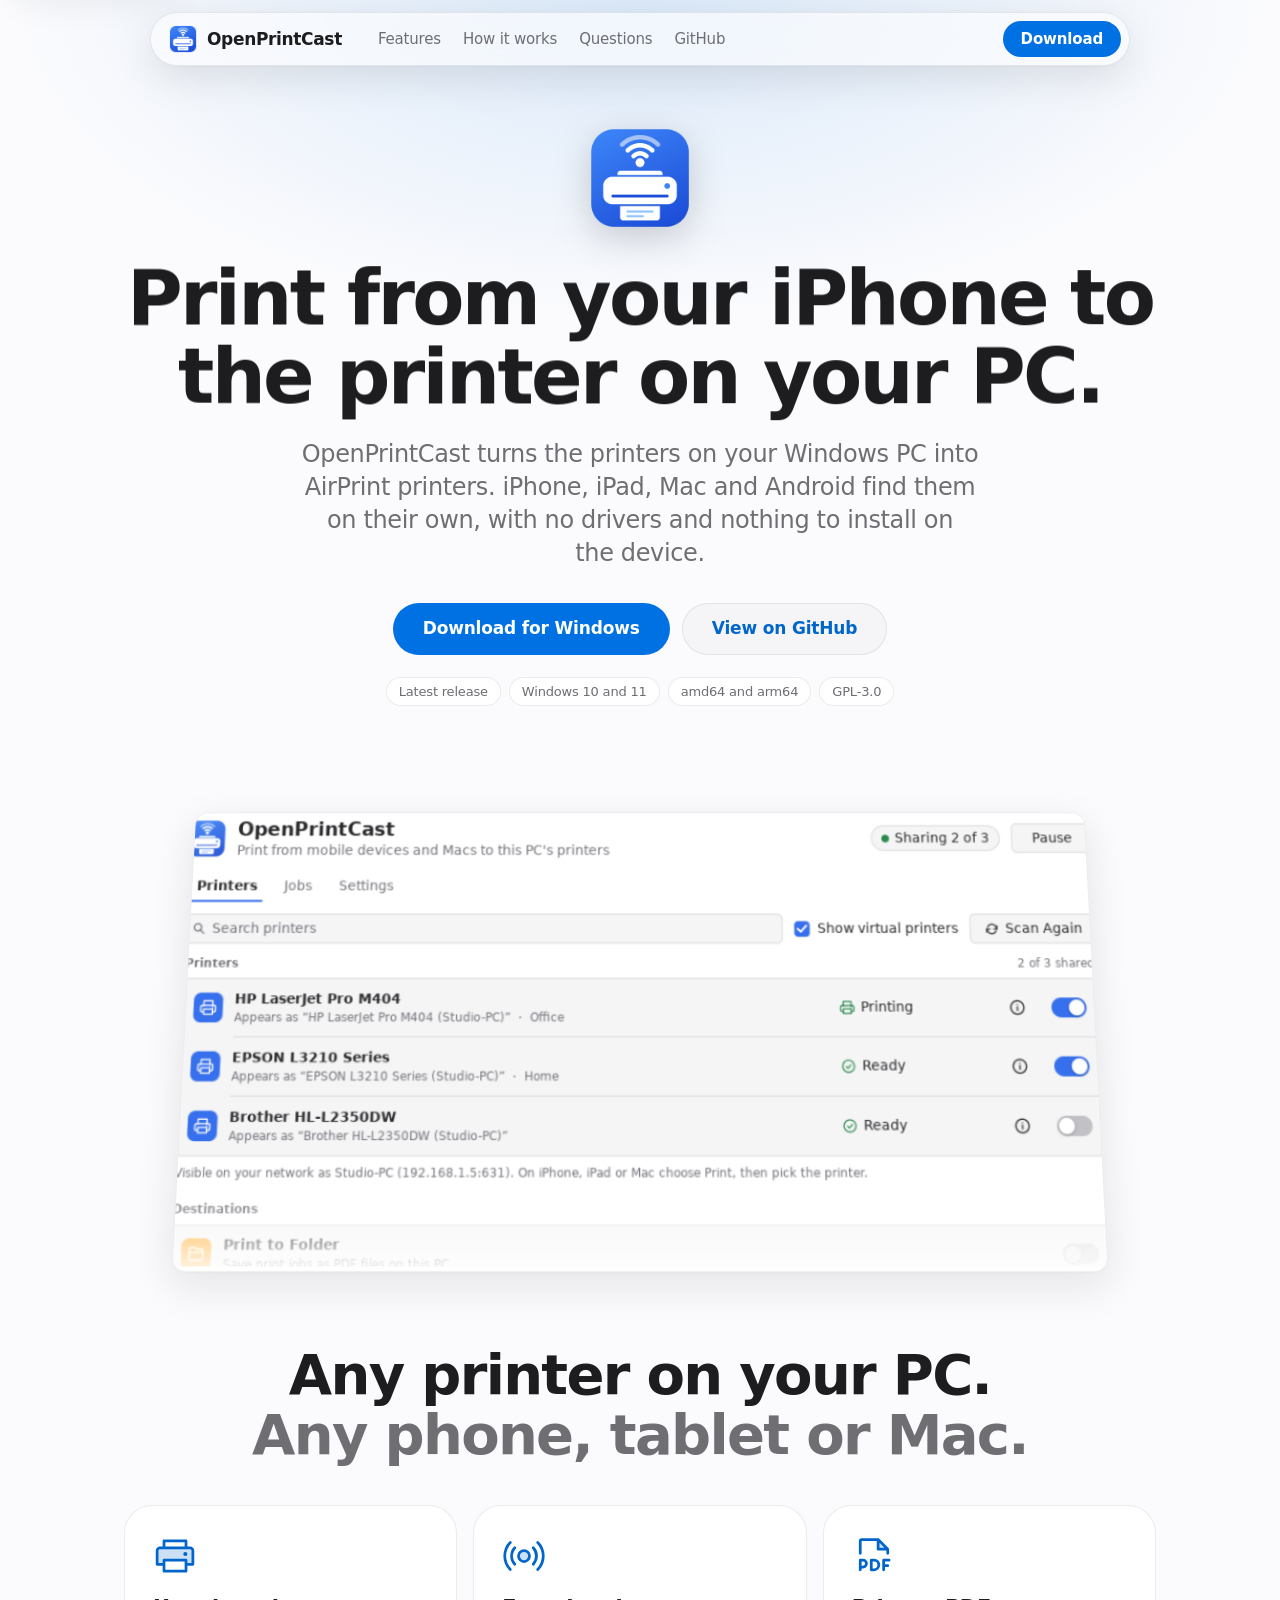
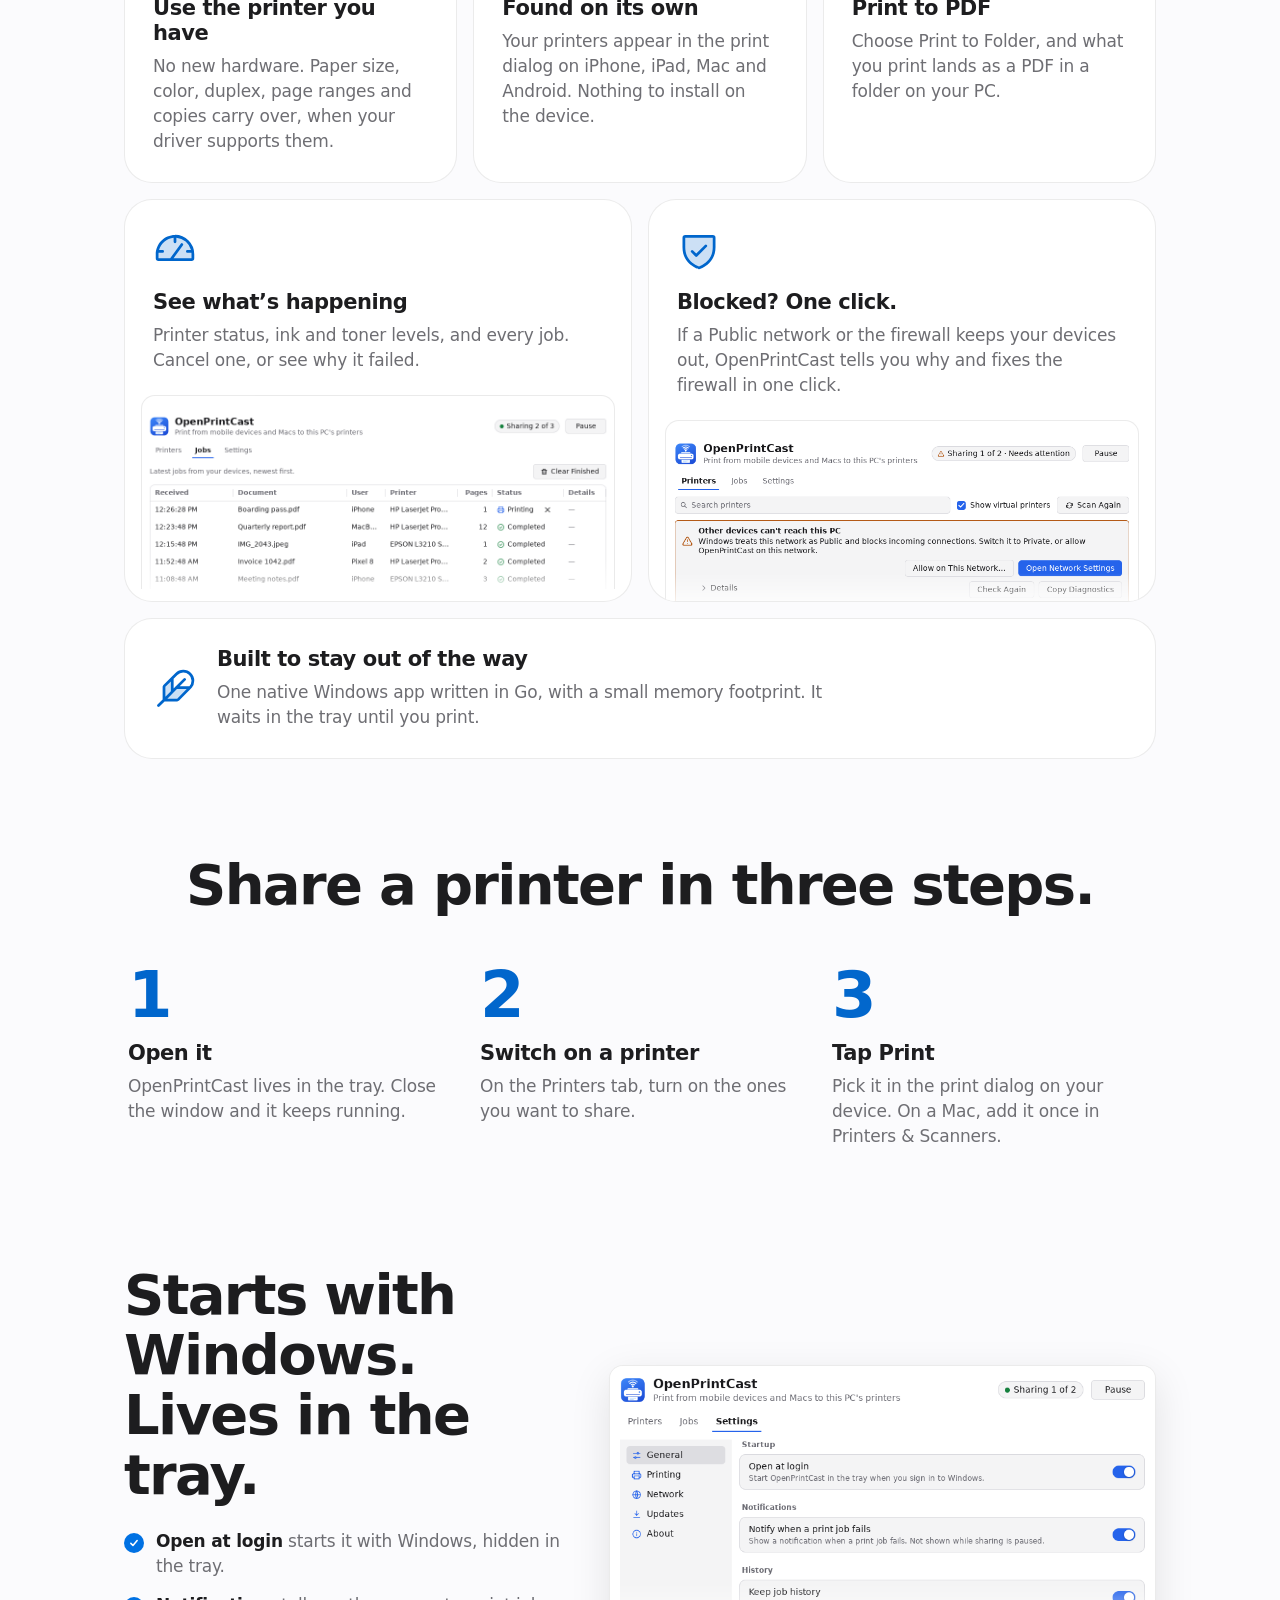
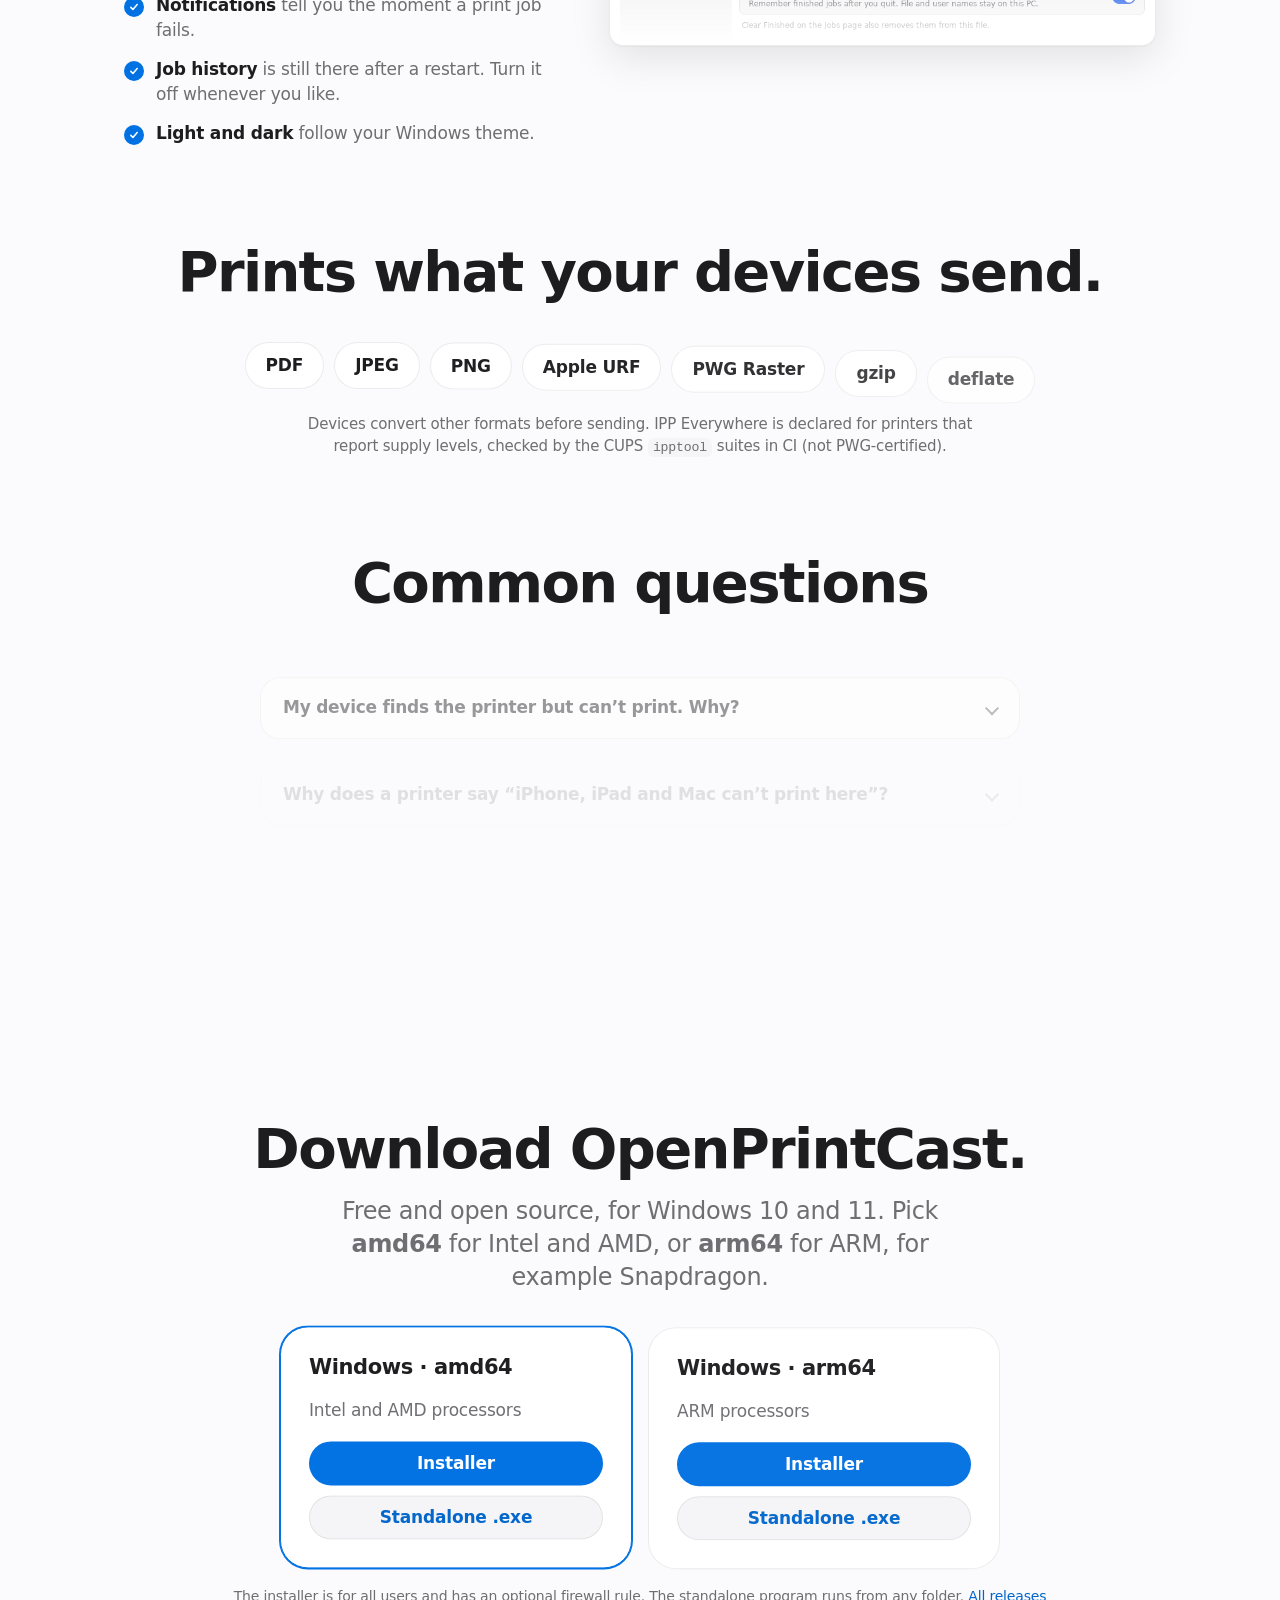
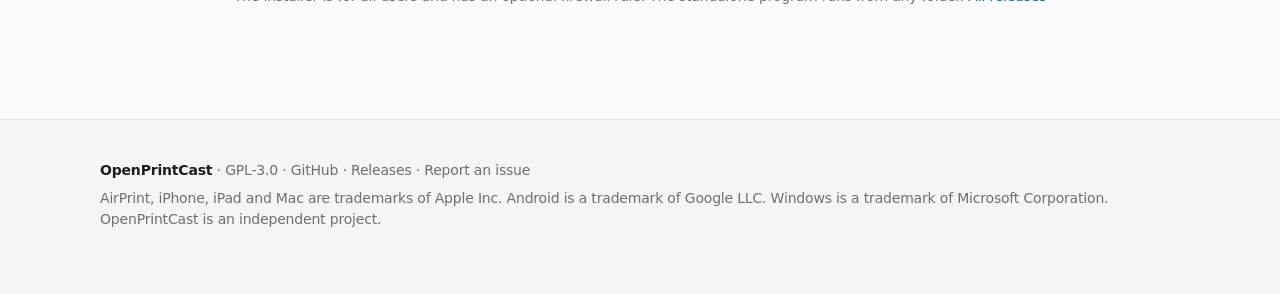
==== commit 2bfb2a23: "Rewrite the landing page copy Lead with a concrete outcome (print from your iPhone to the printer on" ====
--- a/docs/index.html
+++ b/docs/index.html
@@ -4,7 +4,7 @@
   <meta charset="utf-8">
   <meta name="viewport" content="width=device-width, initial-scale=1, viewport-fit=cover">
   <title>OpenPrintCast – Share Windows printers over AirPrint and IPP</title>
-  <meta name="description" content="Share your Windows printers with iPhone, iPad, Mac and Android. OpenPrintCast is a small tray app that exposes them as AirPrint and IPP Everywhere printers.">
+  <meta name="description" content="OpenPrintCast turns the printers on your Windows PC into AirPrint printers. iPhone, iPad, Mac and Android find them on their own. Free and open source.">
   <meta name="robots" content="index, follow, max-image-preview:large">
   <meta name="author" content="ilyasaftr">
   <meta name="application-name" content="OpenPrintCast">
@@ -19,8 +19,8 @@
   <meta property="og:type" content="website">
   <meta property="og:site_name" content="OpenPrintCast">
   <meta property="og:locale" content="en_US">
-  <meta property="og:title" content="OpenPrintCast – Print from any device to your Windows PC">
-  <meta property="og:description" content="Print from iPhone, iPad, Mac and Android to any printer on your Windows PC.">
+  <meta property="og:title" content="OpenPrintCast – Print from your iPhone to the printer on your PC">
+  <meta property="og:description" content="Turn the printers on your Windows PC into AirPrint printers for iPhone, iPad, Mac and Android. Free and open source.">
   <meta property="og:url" content="https://ilyasaftr.github.io/OpenPrintCast/">
   <meta property="og:image" content="https://ilyasaftr.github.io/OpenPrintCast/assets/img/og.png">
   <meta property="og:image:type" content="image/png">
@@ -28,8 +28,8 @@
   <meta property="og:image:height" content="630">
   <meta property="og:image:alt" content="OpenPrintCast shares Windows printers with iPhone, iPad, Mac and Android. The Printers tab is shown.">
   <meta name="twitter:card" content="summary_large_image">
-  <meta name="twitter:title" content="OpenPrintCast – Print from any device to your Windows PC">
-  <meta name="twitter:description" content="Print from iPhone, iPad, Mac and Android to any printer on your Windows PC.">
+  <meta name="twitter:title" content="OpenPrintCast – Print from your iPhone to the printer on your PC">
+  <meta name="twitter:description" content="Turn the printers on your Windows PC into AirPrint printers for iPhone, iPad, Mac and Android. Free and open source.">
   <meta name="twitter:image" content="https://ilyasaftr.github.io/OpenPrintCast/assets/img/og.png">
   <meta name="twitter:image:alt" content="OpenPrintCast shares Windows printers with iPhone, iPad, Mac and Android. The Printers tab is shown.">
   <link rel="stylesheet" href="assets/style.css">
@@ -42,7 +42,7 @@
       "@id": "https://ilyasaftr.github.io/OpenPrintCast/#website",
       "url": "https://ilyasaftr.github.io/OpenPrintCast/",
       "name": "OpenPrintCast",
-      "description": "Print from iPhone, iPad, Mac and Android to any printer on your Windows PC.",
+      "description": "Turn the printers on your Windows PC into AirPrint printers for iPhone, iPad, Mac and Android. Free and open source.",
       "inLanguage": "en"
     },
     {
@@ -50,7 +50,7 @@
       "@id": "https://ilyasaftr.github.io/OpenPrintCast/#app",
       "name": "OpenPrintCast",
       "url": "https://ilyasaftr.github.io/OpenPrintCast/",
-      "description": "Share your Windows printers with iPhone, iPad, Mac and Android. OpenPrintCast is a small tray app that exposes them as AirPrint and IPP Everywhere printers.",
+      "description": "OpenPrintCast turns the printers on your Windows PC into AirPrint printers. iPhone, iPad, Mac and Android find them on their own. Free and open source.",
       "applicationCategory": "UtilitiesApplication",
       "operatingSystem": "Windows 10, Windows 11",
       "processorRequirements": "amd64, arm64",
@@ -82,7 +82,7 @@
       "mainEntity": [
         {
           "@type": "Question",
-          "name": "A device sees the printer but can’t print",
+          "name": "My device finds the printer but can’t print. Why?",
           "acceptedAnswer": {
             "@type": "Answer",
             "text": "Windows treats the network as Public, or the firewall blocks TCP 631. Use the banner on the Printers tab: Open Network Settings to switch to Private, or Allow in Windows Firewall (one UAC prompt, local subnet only). Copy Diagnostics gives you text to share when reporting a problem."
@@ -90,7 +90,7 @@
         },
         {
           "@type": "Question",
-          "name": "“iPhone, iPad and Mac can’t print here”",
+          "name": "Why does a printer say “iPhone, iPad and Mac can’t print here”?",
           "acceptedAnswer": {
             "@type": "Answer",
             "text": "The driver doesn’t report paper sizes, orientation or resolution. Update it, then choose Scan Again."
@@ -132,7 +132,7 @@
       <ul class="nav-links">
         <li><a href="#features">Features</a></li>
         <li><a href="#how">How it works</a></li>
-        <li><a href="#faq">Help</a></li>
+        <li><a href="#faq">Questions</a></li>
         <li><a href="https://github.com/ilyasaftr/OpenPrintCast">GitHub</a></li>
       </ul>
       <a class="btn btn-small btn-primary" href="#download">Download</a>
@@ -142,8 +142,8 @@
   <main id="main">
     <section class="hero" id="top">
       <img class="hero-icon" data-anim src="assets/img/icon-256.png" alt="OpenPrintCast logo" width="104" height="104">
-      <h1 data-split>Print from any device to your Windows PC.</h1>
-      <p class="lead" data-anim>OpenPrintCast shares the printers on your PC as AirPrint and IPP&nbsp;Everywhere printers. iPhone, iPad, Mac and Android find them automatically. There is nothing to install on the device.</p>
+      <h1 data-split>Print from your iPhone to the printer on your PC.</h1>
+      <p class="lead" data-anim>OpenPrintCast turns the printers on your Windows PC into AirPrint printers. iPhone, iPad, Mac and Android find them on their own, with no drivers and nothing to install on the device.</p>
       <div class="cta" data-anim>
         <a class="btn btn-primary btn-large" id="cta-download" href="https://github.com/ilyasaftr/OpenPrintCast/releases/latest">Download for Windows</a>
         <a class="btn btn-secondary btn-large" href="https://github.com/ilyasaftr/OpenPrintCast">View on GitHub</a>
@@ -161,32 +161,32 @@
     </section>
 
     <section class="section" id="features" aria-labelledby="features-title">
-      <h2 id="features-title">Everything you need.<br><span class="muted">Nothing you don’t.</span></h2>
+      <h2 id="features-title">Any printer on your PC.<br><span class="muted">Any phone, tablet&nbsp;or&nbsp;Mac.</span></h2>
 
       <div class="bento">
         <article data-anim class="card span-2">
           <span class="icon"><svg class="ic" aria-hidden="true" focusable="false" xmlns="http://www.w3.org/2000/svg" viewBox="0 0 256 256" fill="currentColor"><path d="M232,96v80H192V152H64v24H24V96c0-8.84,7.76-16,17.33-16H214.67C224.24,80,232,87.16,232,96Z" opacity="0.2"/><path d="M214.67,72H200V40a8,8,0,0,0-8-8H64a8,8,0,0,0-8,8V72H41.33C27.36,72,16,82.77,16,96v80a8,8,0,0,0,8,8H56v32a8,8,0,0,0,8,8H192a8,8,0,0,0,8-8V184h32a8,8,0,0,0,8-8V96C240,82.77,228.64,72,214.67,72ZM72,48H184V72H72ZM184,208H72V160H184Zm40-40H200V152a8,8,0,0,0-8-8H64a8,8,0,0,0-8,8v16H32V96c0-4.41,4.19-8,9.33-8H214.67c5.14,0,9.33,3.59,9.33,8Zm-24-52a12,12,0,1,1-12-12A12,12,0,0,1,200,116Z"/></svg></span>
-          <h3>Your existing printers</h3>
-          <p>Paper size, color, duplex, page ranges and copies, when the driver supports them.</p>
+          <h3>Use the printer you have</h3>
+          <p>No new hardware. Paper size, color, duplex, page ranges and copies carry over, when your driver supports them.</p>
         </article>
 
         <article data-anim class="card span-2">
           <span class="icon"><svg class="ic" aria-hidden="true" focusable="false" xmlns="http://www.w3.org/2000/svg" viewBox="0 0 256 256" fill="currentColor"><path d="M160,128a32,32,0,1,1-32-32A32,32,0,0,1,160,128Z" opacity="0.2"/><path d="M128,88a40,40,0,1,0,40,40A40,40,0,0,0,128,88Zm0,64a24,24,0,1,1,24-24A24,24,0,0,1,128,152Zm73.71,7.14a80,80,0,0,1-14.08,22.2,8,8,0,0,1-11.92-10.67,63.95,63.95,0,0,0,0-85.33,8,8,0,1,1,11.92-10.67,80.08,80.08,0,0,1,14.08,84.47ZM69,103.09a64,64,0,0,0,11.26,67.58,8,8,0,0,1-11.92,10.67,79.93,79.93,0,0,1,0-106.67A8,8,0,1,1,80.29,85.34,63.77,63.77,0,0,0,69,103.09ZM248,128a119.58,119.58,0,0,1-34.29,84,8,8,0,1,1-11.42-11.2,103.9,103.9,0,0,0,0-145.56A8,8,0,1,1,213.71,44,119.58,119.58,0,0,1,248,128ZM53.71,200.78A8,8,0,1,1,42.29,212a119.87,119.87,0,0,1,0-168,8,8,0,1,1,11.42,11.2,103.9,103.9,0,0,0,0,145.56Z"/></svg></span>
-          <h3>Automatic discovery</h3>
-          <p>Advertised over Bonjour, so printers appear on iOS, iPadOS, macOS and Android.</p>
+          <h3>Found on its own</h3>
+          <p>Your printers appear in the print dialog on iPhone, iPad, Mac and Android. Nothing to install on the device.</p>
         </article>
 
         <article data-anim class="card span-2">
           <span class="icon"><svg class="ic" aria-hidden="true" focusable="false" xmlns="http://www.w3.org/2000/svg" viewBox="0 0 256 256" fill="currentColor"><path d="M208,88H152V32Z" opacity="0.2"/><path d="M224,152a8,8,0,0,1-8,8H192v16h16a8,8,0,0,1,0,16H192v16a8,8,0,0,1-16,0V152a8,8,0,0,1,8-8h32A8,8,0,0,1,224,152ZM92,172a28,28,0,0,1-28,28H56v8a8,8,0,0,1-16,0V152a8,8,0,0,1,8-8H64A28,28,0,0,1,92,172Zm-16,0a12,12,0,0,0-12-12H56v24h8A12,12,0,0,0,76,172Zm88,8a36,36,0,0,1-36,36H112a8,8,0,0,1-8-8V152a8,8,0,0,1,8-8h16A36,36,0,0,1,164,180Zm-16,0a20,20,0,0,0-20-20h-8v40h8A20,20,0,0,0,148,180ZM40,112V40A16,16,0,0,1,56,24h96a8,8,0,0,1,5.66,2.34l56,56A8,8,0,0,1,216,88v24a8,8,0,0,1-16,0V96H152a8,8,0,0,1-8-8V40H56v72a8,8,0,0,1-16,0ZM160,80h28.69L160,51.31Z"/></svg></span>
-          <h3>Print to Folder</h3>
-          <p>Save what you print as a PDF in a folder you choose.</p>
+          <h3>Print to PDF</h3>
+          <p>Choose Print to Folder, and what you print lands as a PDF in a folder on your PC.</p>
         </article>
 
         <article data-anim class="card span-3 media">
           <div>
             <span class="icon"><svg class="ic" aria-hidden="true" focusable="false" xmlns="http://www.w3.org/2000/svg" viewBox="0 0 256 256" fill="currentColor"><path d="M232,152v24a8,8,0,0,1-8,8H32a8,8,0,0,1-8-8V153.13C24,95.65,70.15,48.2,127.63,48A104,104,0,0,1,232,152Z" opacity="0.2"/><path d="M207.06,72.67A111.24,111.24,0,0,0,128,40h-.4C66.07,40.21,16,91,16,153.13V176a16,16,0,0,0,16,16H224a16,16,0,0,0,16-16V152A111.25,111.25,0,0,0,207.06,72.67ZM224,176H119.71l54.76-75.3a8,8,0,0,0-12.94-9.42L99.92,176H32V153.13c0-3.08.15-6.12.43-9.13H56a8,8,0,0,0,0-16H35.27c10.32-38.86,44-68.24,84.73-71.66V80a8,8,0,0,0,16,0V56.33A96.14,96.14,0,0,1,221,128H200a8,8,0,0,0,0,16h23.67c.21,2.65.33,5.31.33,8Z"/></svg></span>
-            <h3>Clear status</h3>
-            <p>Printer status, ink and toner levels, job history, cancel and failure details.</p>
+            <h3>See what’s happening</h3>
+            <p>Printer status, ink and toner levels, and every job. Cancel one, or see why it failed.</p>
           </div>
           <figure class="shot inset fade">
             <picture>
@@ -201,8 +201,8 @@
         <article data-anim class="card span-3 media">
           <div>
             <span class="icon"><svg class="ic" aria-hidden="true" focusable="false" xmlns="http://www.w3.org/2000/svg" viewBox="0 0 256 256" fill="currentColor"><path d="M216,56v56c0,96-88,120-88,120S40,208,40,112V56a8,8,0,0,1,8-8H208A8,8,0,0,1,216,56Z" opacity="0.2"/><path d="M208,40H48A16,16,0,0,0,32,56v56c0,52.72,25.52,84.67,46.93,102.19,23.06,18.86,46,25.26,47,25.53a8,8,0,0,0,4.2,0c1-.27,23.91-6.67,47-25.53C198.48,196.67,224,164.72,224,112V56A16,16,0,0,0,208,40Zm0,72c0,37.07-13.66,67.16-40.6,89.42A129.3,129.3,0,0,1,128,223.62a128.25,128.25,0,0,1-38.92-21.81C61.82,179.51,48,149.3,48,112l0-56,160,0ZM82.34,141.66a8,8,0,0,1,11.32-11.32L112,148.69l50.34-50.35a8,8,0,0,1,11.32,11.32l-56,56a8,8,0,0,1-11.32,0Z"/></svg></span>
-            <h3>Reachability check</h3>
-            <p>Spots a blocked port or a Public network and fixes the firewall in one click.</p>
+            <h3>Blocked? One click.</h3>
+            <p>If a Public network or the firewall keeps your devices out, OpenPrintCast tells you why and fixes the firewall in one click.</p>
           </div>
           <figure class="shot inset fade">
             <picture>
@@ -217,30 +217,30 @@
         <article data-anim class="card span-6 wide">
           <span class="icon"><svg class="ic" aria-hidden="true" focusable="false" xmlns="http://www.w3.org/2000/svg" viewBox="0 0 256 256" fill="currentColor"><path d="M215.8,119.6l-69.26,70.06a8,8,0,0,1-5.65,2.34H64.2V115.31a8,8,0,0,1,2.34-5.65L112.2,64.52V144l24-24Z" opacity="0.2"/><path d="M221.28,34.75a64,64,0,0,0-90.49,0L60.69,104A15.9,15.9,0,0,0,56,115.31v73.38L26.34,218.34a8,8,0,0,0,11.32,11.32L67.32,200H140.7A15.92,15.92,0,0,0,152,195.32l0,0,69.23-70A64,64,0,0,0,221.28,34.75ZM142.07,46.06A48,48,0,0,1,211.79,112H155.33l34.35-34.34a8,8,0,0,0-11.32-11.32L120,124.69V67.87ZM72,115.35l32-31.67v57l-32,32ZM140.7,184H83.32l56-56h56.74Z"/></svg></span>
           <div>
-            <h3>Native and lightweight</h3>
-            <p>A single Windows executable written in Go, with a small memory footprint.</p>
+            <h3>Built to stay out of the way</h3>
+            <p>One native Windows app written in Go, with a small memory footprint. It waits in the tray until you print.</p>
           </div>
         </article>
       </div>
     </section>
 
     <section class="section" id="how" aria-labelledby="how-title">
-      <h2 id="how-title">Three steps.</h2>
+      <h2 id="how-title">Share a printer in three steps.</h2>
       <ol class="steps">
-        <li data-anim><span class="num" aria-hidden="true">1</span><h3>Start it</h3><p>OpenPrintCast runs in the tray. Closing the window hides it.</p></li>
-        <li data-anim><span class="num" aria-hidden="true">2</span><h3>Share printers</h3><p>On the Printers tab, switch on the printers you want to share.</p></li>
-        <li data-anim><span class="num" aria-hidden="true">3</span><h3>Print</h3><p>Pick the printer in the print dialog. On a Mac, add it in Printers &amp; Scanners.</p></li>
+        <li data-anim><span class="num" aria-hidden="true">1</span><h3>Open it</h3><p>OpenPrintCast lives in the tray. Close the window and it keeps running.</p></li>
+        <li data-anim><span class="num" aria-hidden="true">2</span><h3>Switch on a printer</h3><p>On the Printers tab, turn on the ones you want to share.</p></li>
+        <li data-anim><span class="num" aria-hidden="true">3</span><h3>Tap Print</h3><p>Pick it in the print dialog on your device. On a Mac, add it once in Printers &amp; Scanners.</p></li>
       </ol>
     </section>
 
     <section class="section split" aria-labelledby="tray-title">
       <div class="split-text" data-anim>
-        <h2 id="tray-title">Made for the tray.</h2>
+        <h2 id="tray-title">Starts with Windows.<br>Lives in the tray.</h2>
         <ul class="ticks">
           <li><strong>Open at login</strong> starts it with Windows, hidden in the tray.</li>
-          <li><strong>Notifications</strong> tell you when a print job fails.</li>
-          <li><strong>Job history</strong> survives restarts, and you can turn it off.</li>
-          <li><strong>Light and dark</strong> themes follow your system.</li>
+          <li><strong>Notifications</strong> tell you the moment a print job fails.</li>
+          <li><strong>Job history</strong> is still there after a restart. Turn it off whenever you like.</li>
+          <li><strong>Light and dark</strong> follow your Windows theme.</li>
         </ul>
       </div>
       <figure class="shot fade" data-anim>
@@ -254,7 +254,7 @@
     </section>
 
     <section class="section" aria-labelledby="formats-title">
-      <h2 id="formats-title">Prints what devices send.</h2>
+      <h2 id="formats-title">Prints what your devices send.</h2>
       <ul class="chips" aria-label="Supported formats">
         <li data-anim>PDF</li><li data-anim>JPEG</li><li data-anim>PNG</li><li data-anim>Apple URF</li><li data-anim>PWG Raster</li><li data-anim>gzip</li><li data-anim>deflate</li>
       </ul>
@@ -262,14 +262,14 @@
     </section>
 
     <section class="section" id="faq" aria-labelledby="faq-title">
-      <h2 id="faq-title">Help.</h2>
+      <h2 id="faq-title">Common questions</h2>
       <div class="faq">
         <details data-anim>
-          <summary>A device sees the printer but can’t print</summary>
+          <summary>My device finds the printer but can’t print. Why?</summary>
           <p>Windows treats the network as Public, or the firewall blocks TCP 631. Use the banner on the Printers tab: <strong>Open Network Settings</strong> to switch to Private, or <strong>Allow in Windows Firewall</strong> (one UAC prompt, local subnet only). <strong>Copy Diagnostics</strong> gives you text to share when reporting a problem.</p>
         </details>
         <details data-anim>
-          <summary>“iPhone, iPad and Mac can’t print here”</summary>
+          <summary>Why does a printer say “iPhone, iPad and Mac can’t print here”?</summary>
           <p>The driver doesn’t report paper sizes, orientation or resolution. Update it, then choose <strong>Scan Again</strong>.</p>
         </details>
         <details data-anim>
@@ -285,8 +285,8 @@
 
     <section class="section download" id="download" aria-labelledby="download-title">
       <img data-anim class="download-icon" src="assets/img/icon-256.png" alt="" width="72" height="72" loading="lazy">
-      <h2 id="download-title">Get OpenPrintCast.</h2>
-      <p class="lead">Pick <strong>amd64</strong> for Intel and AMD, or <strong>arm64</strong> for ARM, for example Snapdragon.</p>
+      <h2 id="download-title">Download OpenPrintCast.</h2>
+      <p class="lead">Free and open source, for Windows 10 and 11. Pick <strong>amd64</strong> for Intel and AMD, or <strong>arm64</strong> for ARM, for example Snapdragon.</p>
       <div class="dl-grid">
         <div data-anim class="card dl" data-arch="amd64">
           <h3>Windows · amd64</h3>
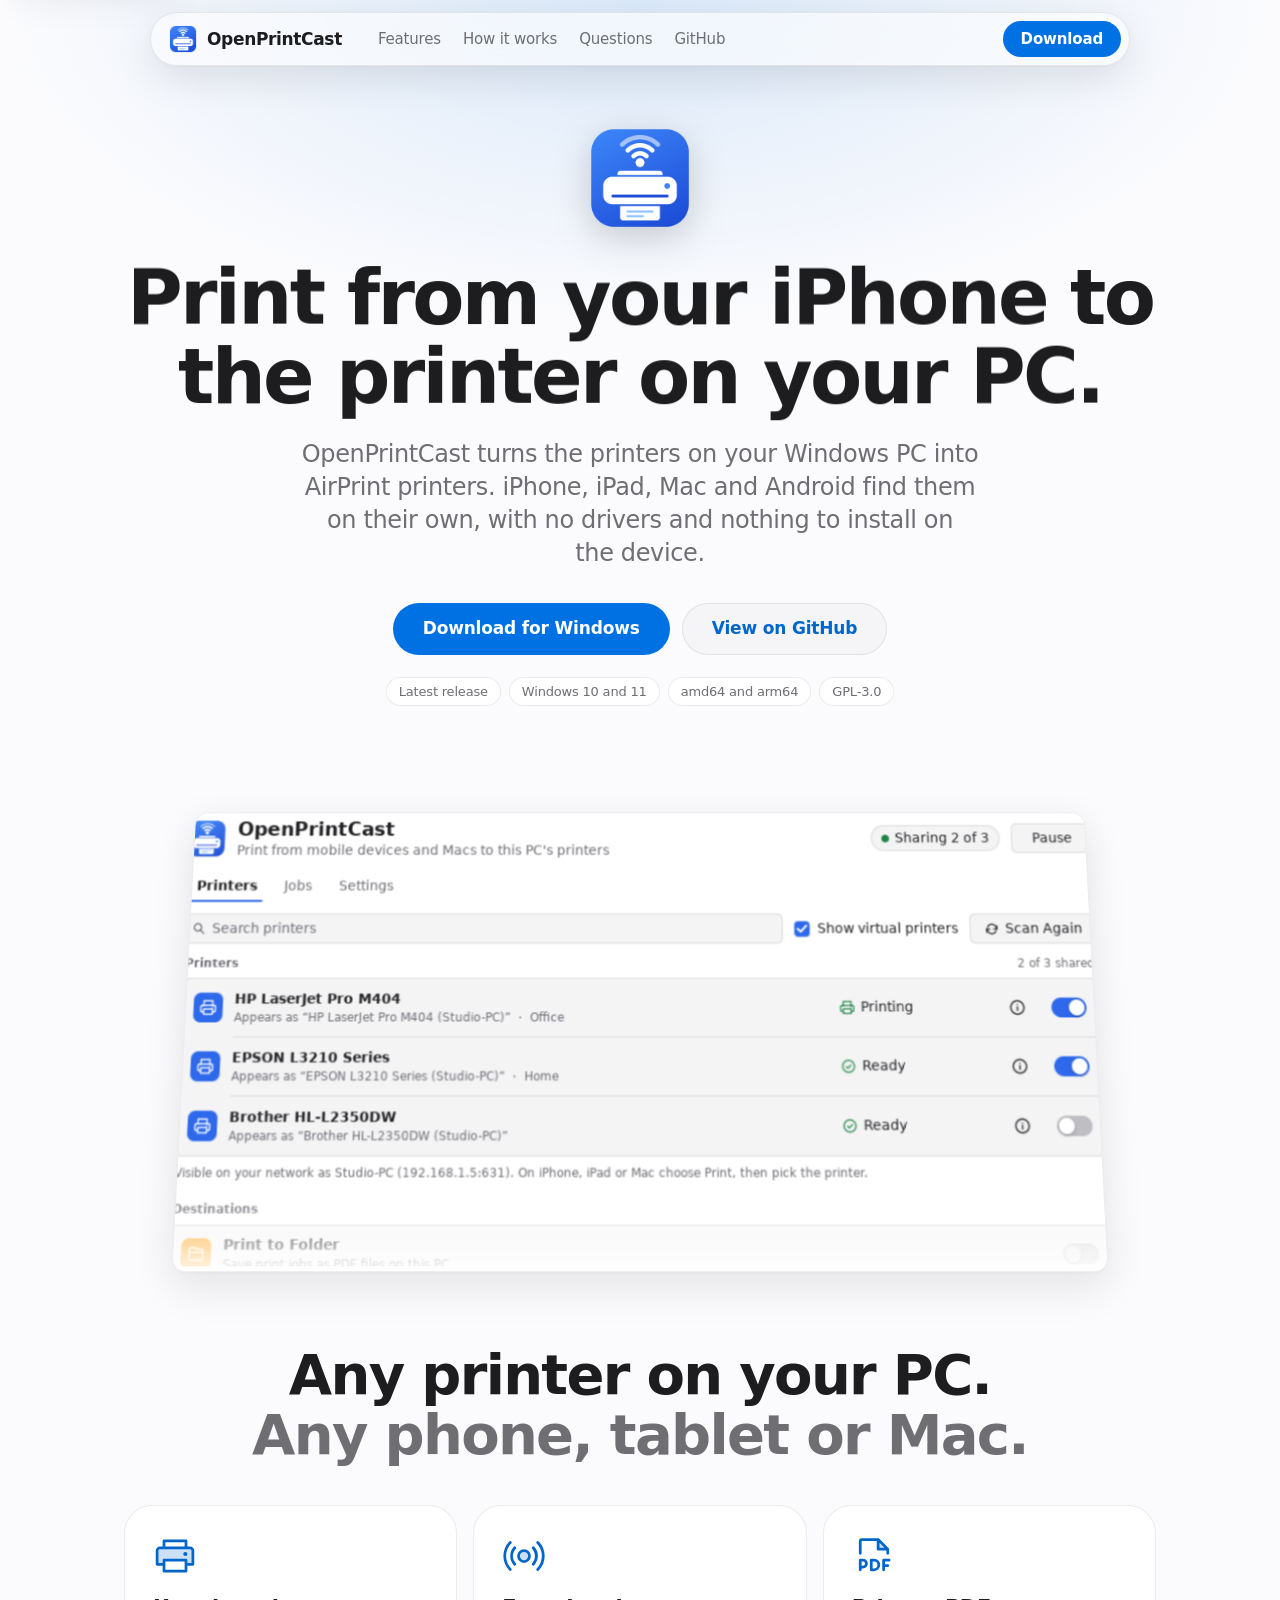
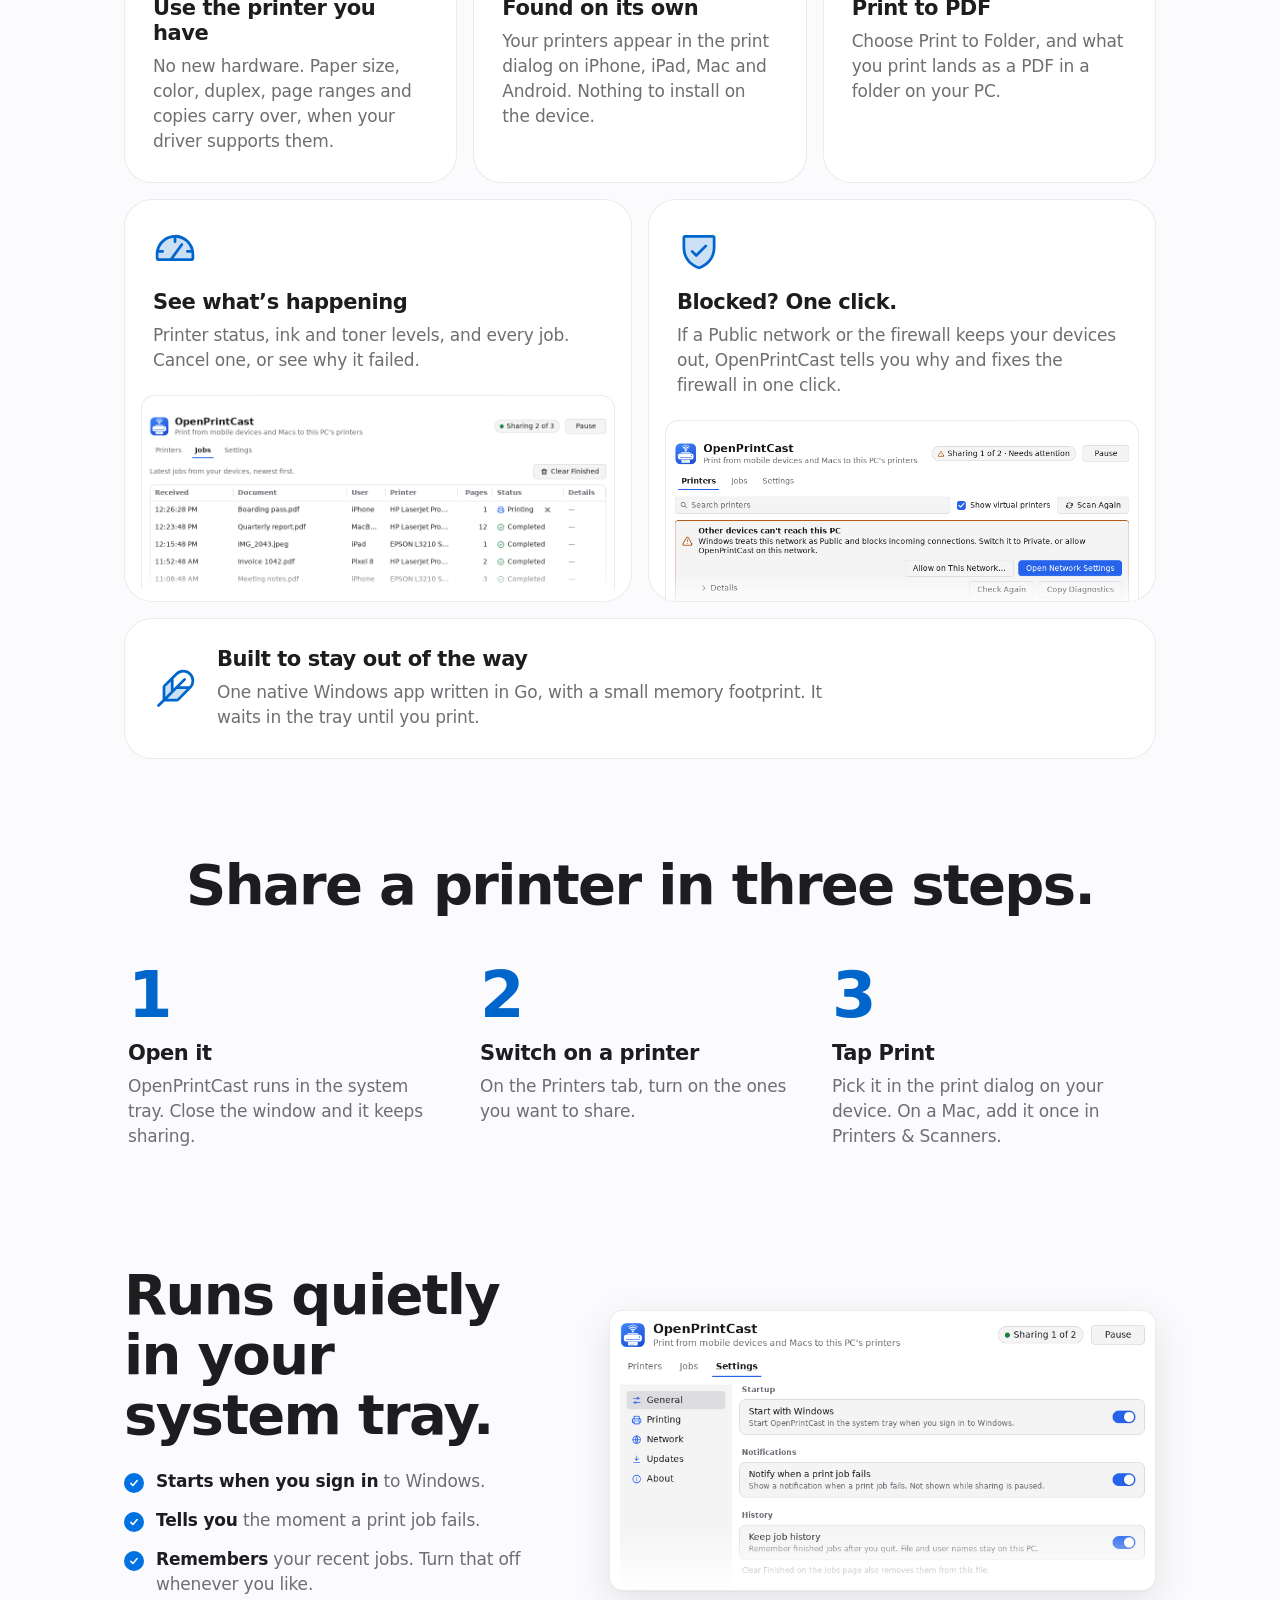
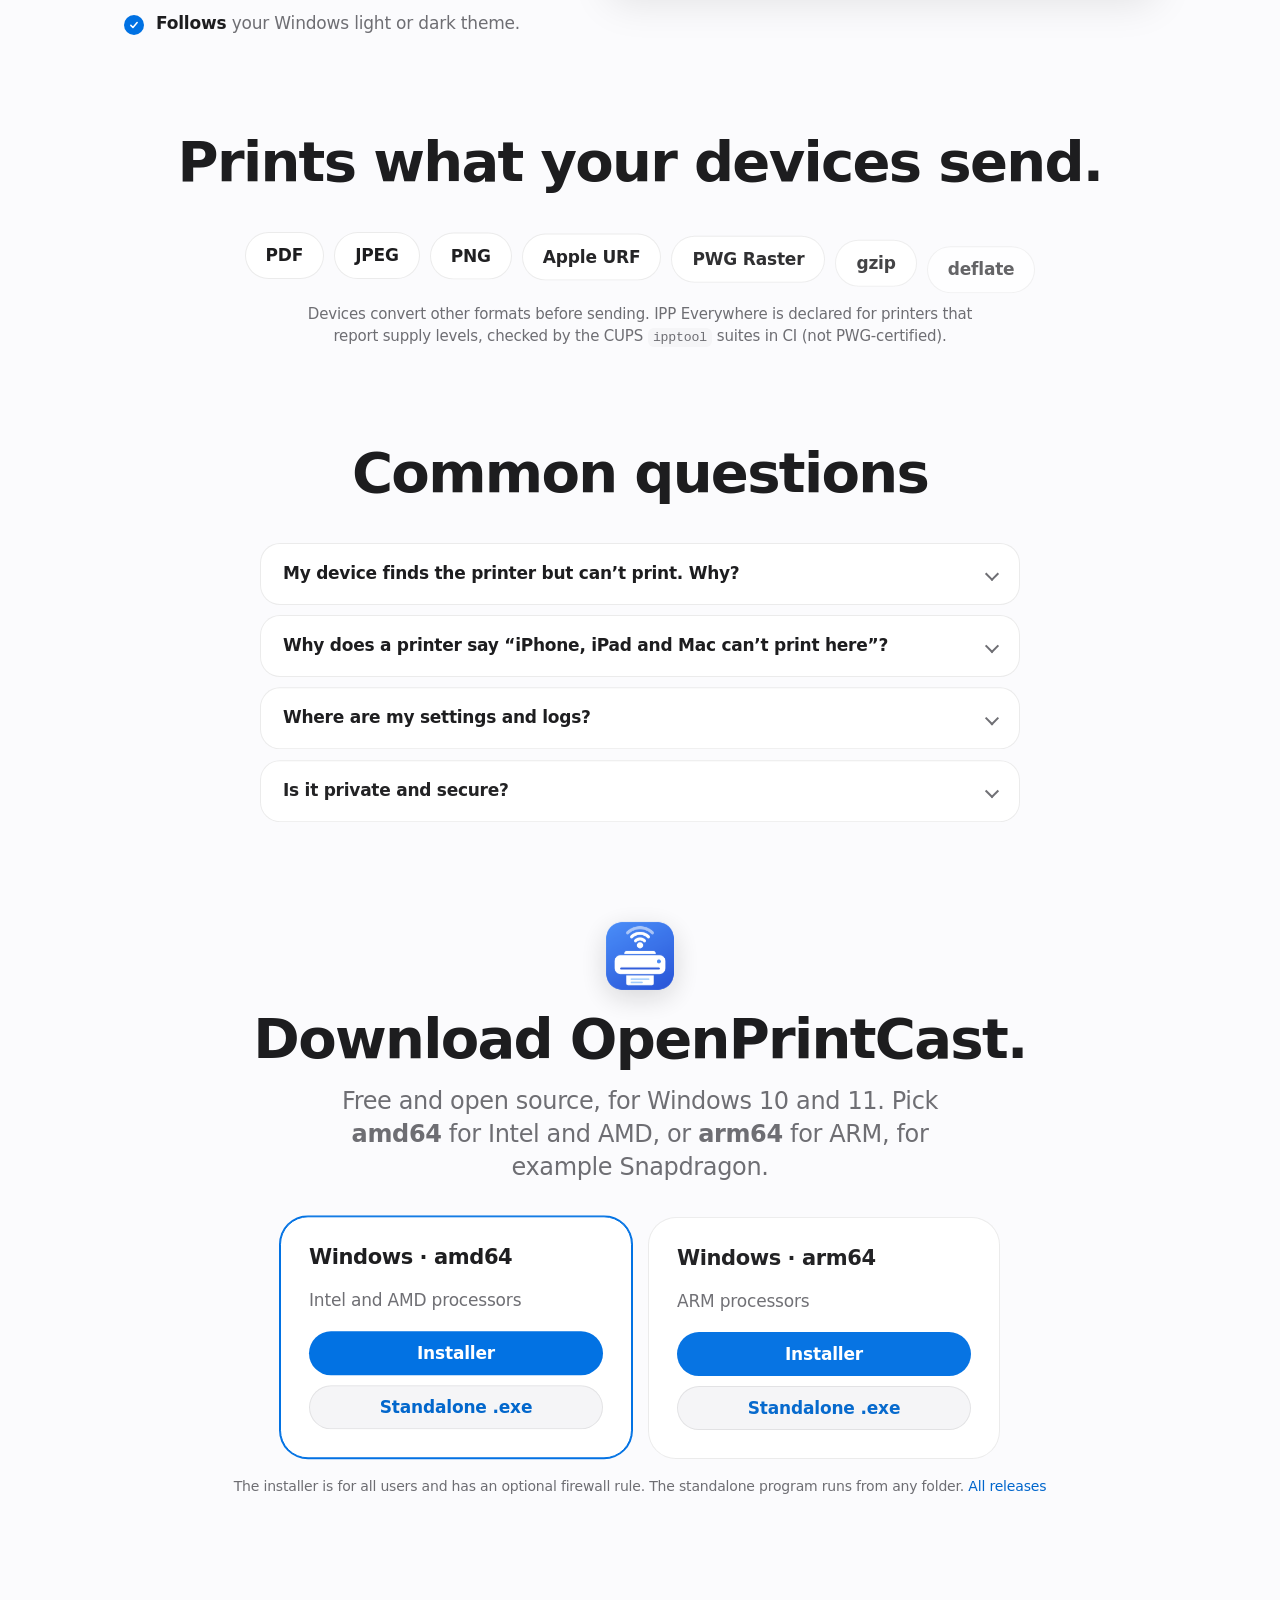
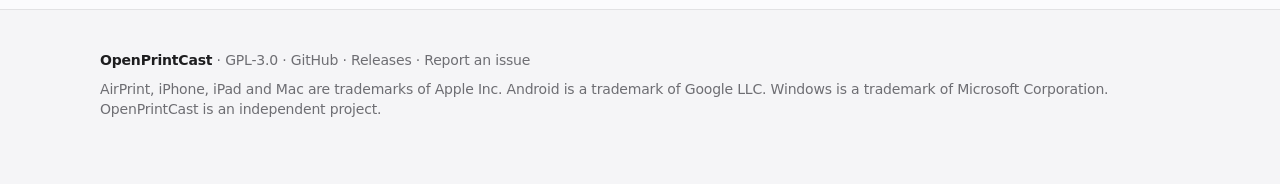
==== commit e0981b87: "Reword the tray copy, and call the startup switch Start with Windows The site now says the app runs " ====
--- a/docs/index.html
+++ b/docs/index.html
@@ -227,7 +227,7 @@
     <section class="section" id="how" aria-labelledby="how-title">
       <h2 id="how-title">Share a printer in three steps.</h2>
       <ol class="steps">
-        <li data-anim><span class="num" aria-hidden="true">1</span><h3>Open it</h3><p>OpenPrintCast lives in the tray. Close the window and it keeps running.</p></li>
+        <li data-anim><span class="num" aria-hidden="true">1</span><h3>Open it</h3><p>OpenPrintCast runs in the system tray. Close the window and it keeps sharing.</p></li>
         <li data-anim><span class="num" aria-hidden="true">2</span><h3>Switch on a printer</h3><p>On the Printers tab, turn on the ones you want to share.</p></li>
         <li data-anim><span class="num" aria-hidden="true">3</span><h3>Tap Print</h3><p>Pick it in the print dialog on your device. On a Mac, add it once in Printers &amp; Scanners.</p></li>
       </ol>
@@ -235,12 +235,12 @@
 
     <section class="section split" aria-labelledby="tray-title">
       <div class="split-text" data-anim>
-        <h2 id="tray-title">Starts with Windows.<br>Lives in the tray.</h2>
+        <h2 id="tray-title">Runs quietly in your system tray.</h2>
         <ul class="ticks">
-          <li><strong>Open at login</strong> starts it with Windows, hidden in the tray.</li>
-          <li><strong>Notifications</strong> tell you the moment a print job fails.</li>
-          <li><strong>Job history</strong> is still there after a restart. Turn it off whenever you like.</li>
-          <li><strong>Light and dark</strong> follow your Windows theme.</li>
+          <li><strong>Starts when you sign in</strong> to Windows.</li>
+          <li><strong>Tells you</strong> the moment a print job fails.</li>
+          <li><strong>Remembers</strong> your recent jobs. Turn that off whenever you like.</li>
+          <li><strong>Follows</strong> your Windows light or dark theme.</li>
         </ul>
       </div>
       <figure class="shot fade" data-anim>
@@ -248,7 +248,7 @@
           <source media="(max-width: 600px) and (prefers-color-scheme: dark)" srcset="assets/img/settings-m-dark.png" width="640" height="460">
           <source media="(max-width: 600px)" srcset="assets/img/settings-m.png" width="640" height="460">
           <source media="(prefers-color-scheme: dark)" srcset="assets/img/settings-dark.png">
-          <img src="assets/img/settings.png" width="860" height="440" loading="lazy" alt="The Settings tab with a sidebar of sections and switches for Open at login, notifications and job history.">
+          <img src="assets/img/settings.png" width="860" height="440" loading="lazy" alt="The Settings tab with a sidebar of sections and switches for starting with Windows, notifications and job history.">
         </picture>
       </figure>
     </section>
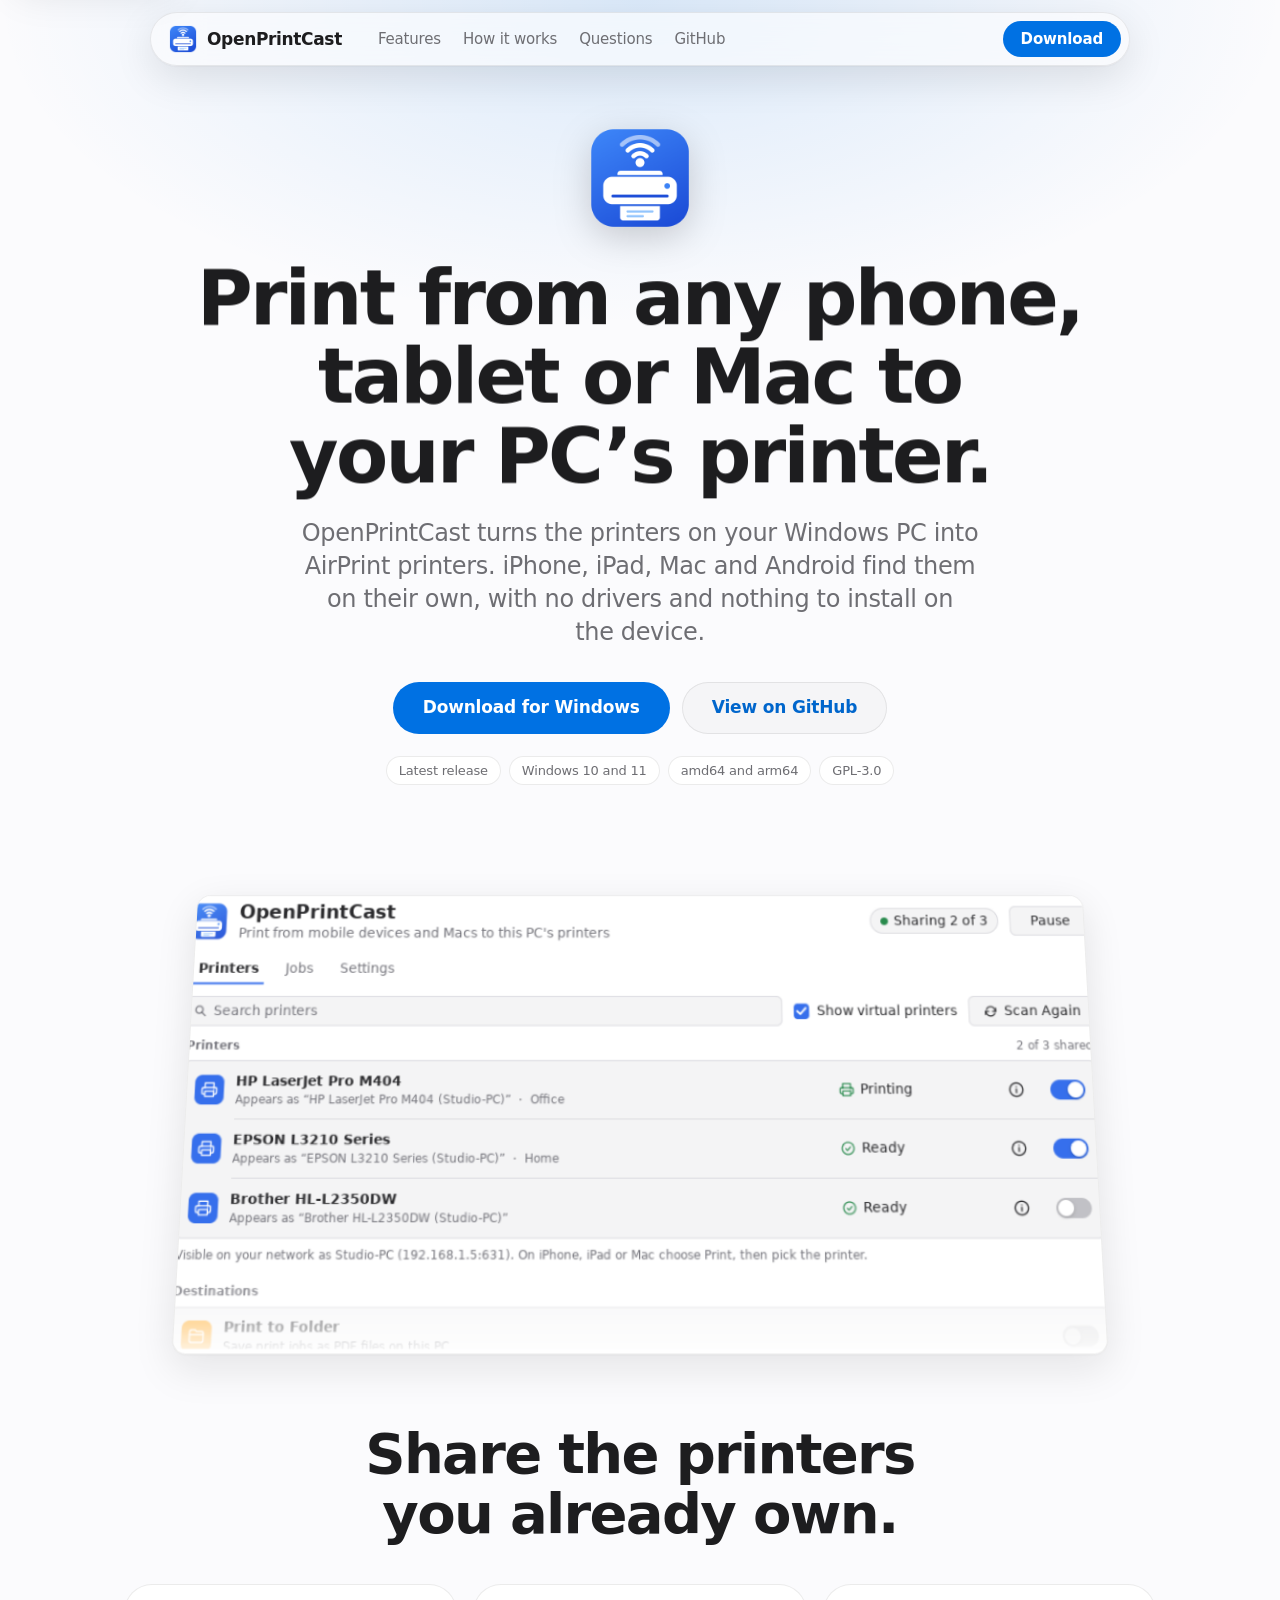
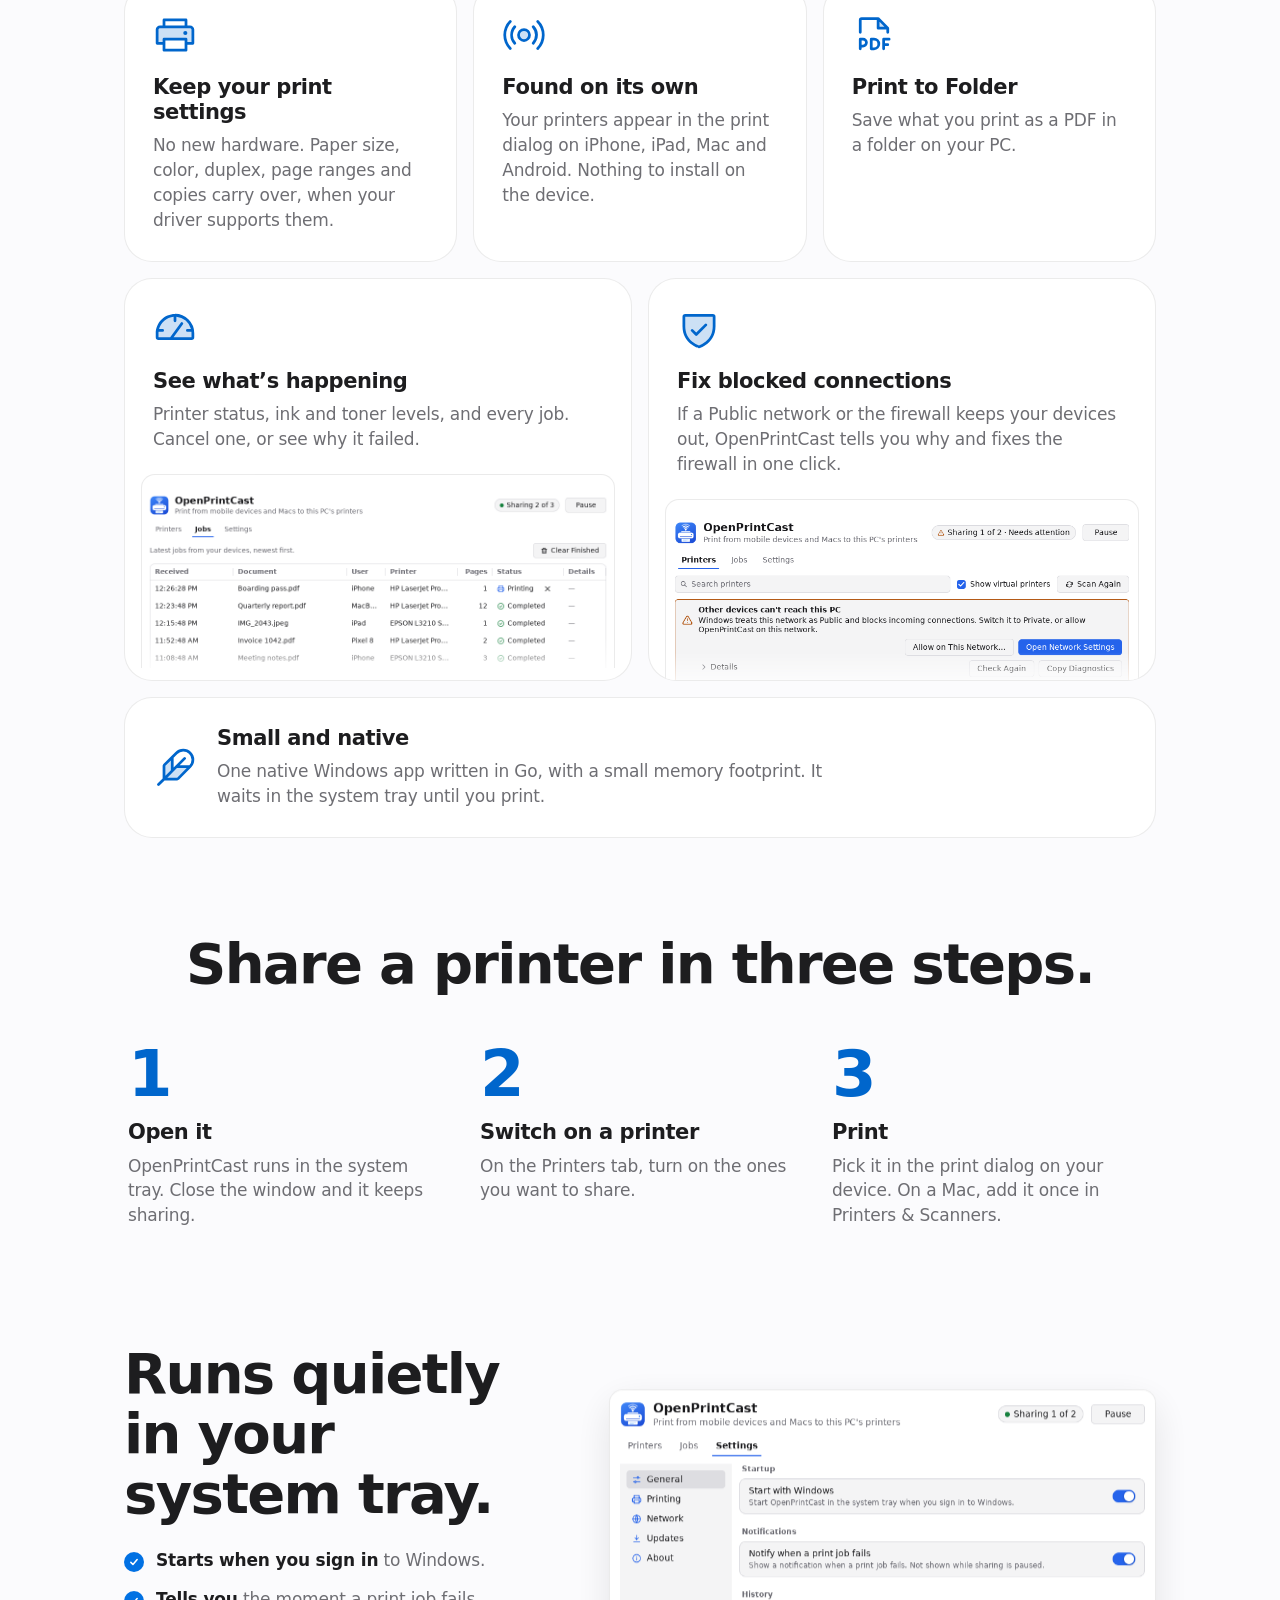
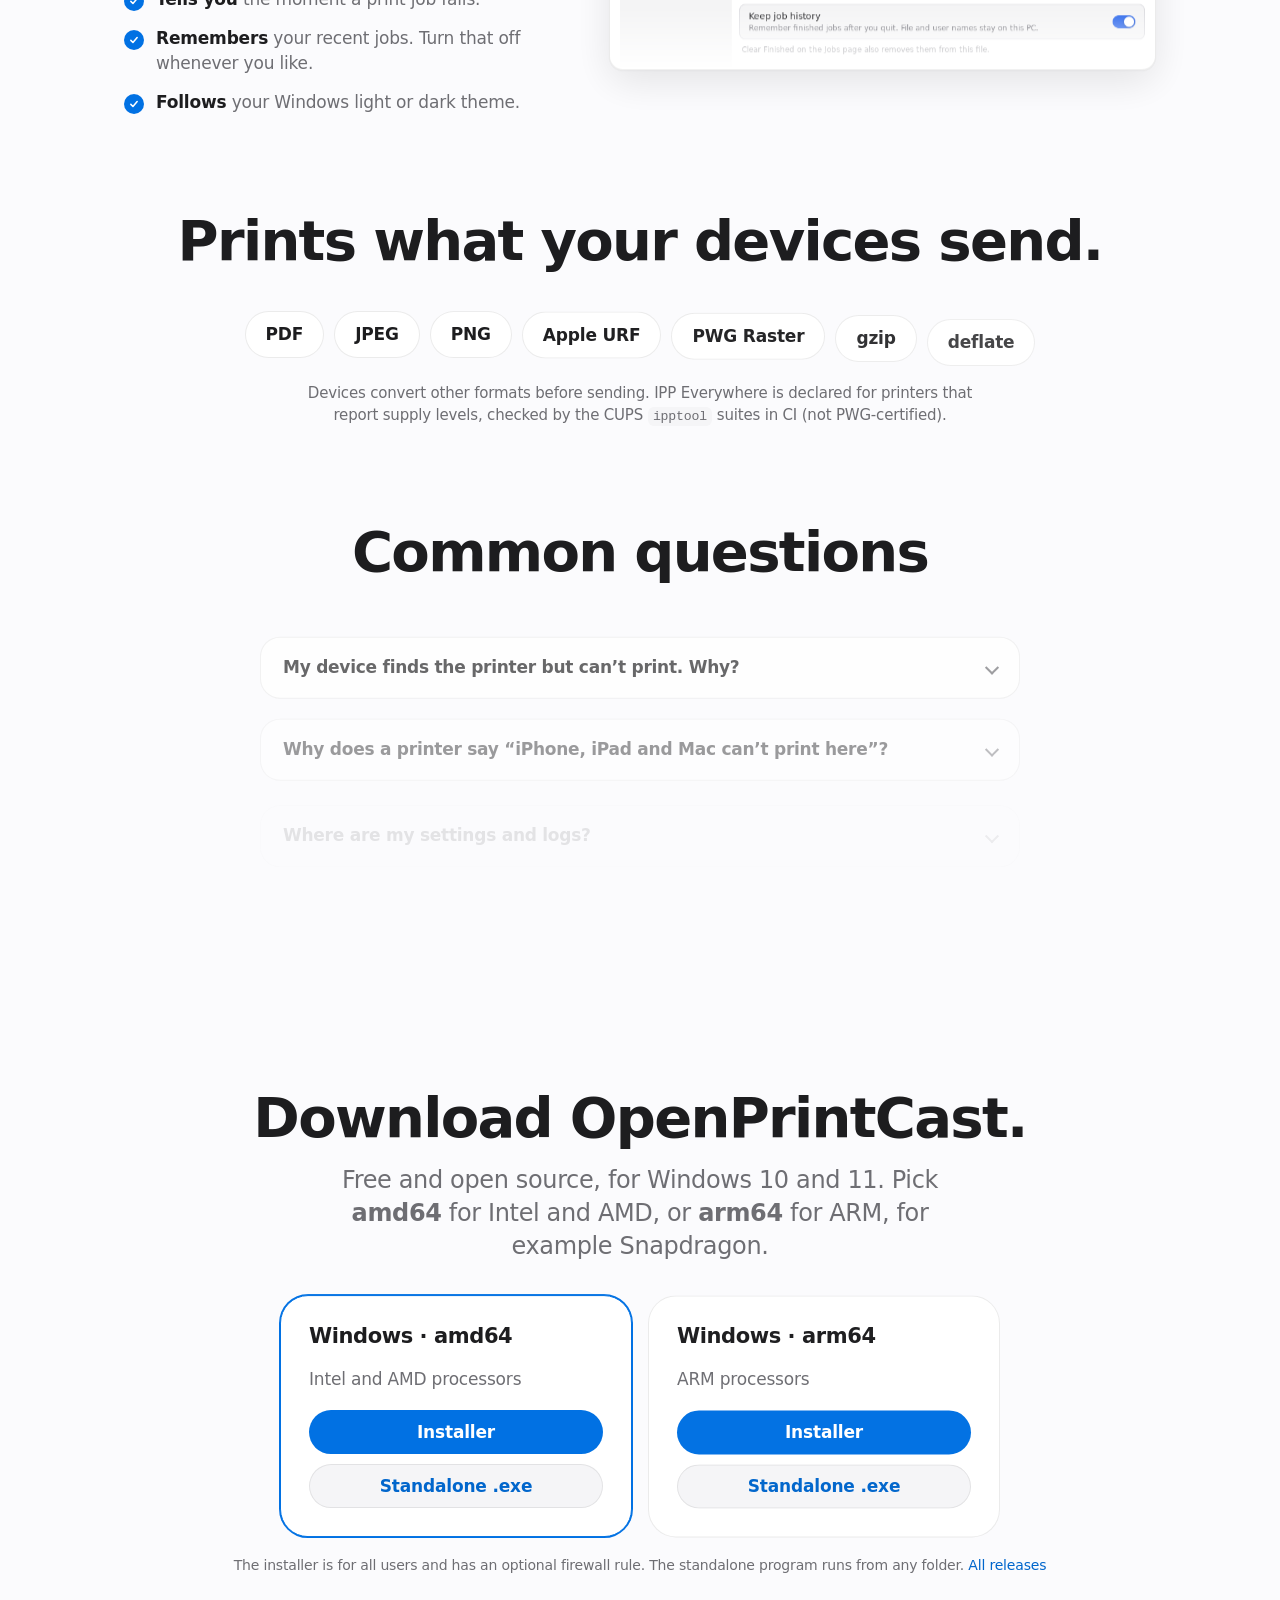
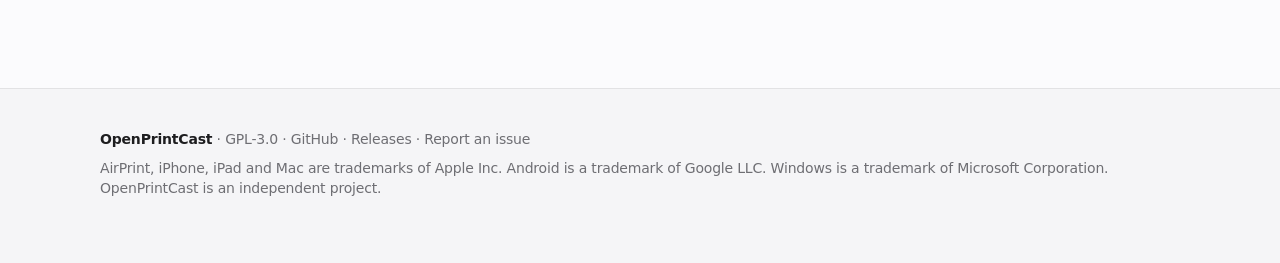
==== commit 1965b987: "Make the headline cover every device, and tidy the page copy Lead with any phone, tablet or Mac inst" ====
--- a/docs/index.html
+++ b/docs/index.html
@@ -19,7 +19,7 @@
   <meta property="og:type" content="website">
   <meta property="og:site_name" content="OpenPrintCast">
   <meta property="og:locale" content="en_US">
-  <meta property="og:title" content="OpenPrintCast – Print from your iPhone to the printer on your PC">
+  <meta property="og:title" content="OpenPrintCast – Print from any phone, tablet or Mac to your PC’s printer">
   <meta property="og:description" content="Turn the printers on your Windows PC into AirPrint printers for iPhone, iPad, Mac and Android. Free and open source.">
   <meta property="og:url" content="https://ilyasaftr.github.io/OpenPrintCast/">
   <meta property="og:image" content="https://ilyasaftr.github.io/OpenPrintCast/assets/img/og.png">
@@ -28,7 +28,7 @@
   <meta property="og:image:height" content="630">
   <meta property="og:image:alt" content="OpenPrintCast shares Windows printers with iPhone, iPad, Mac and Android. The Printers tab is shown.">
   <meta name="twitter:card" content="summary_large_image">
-  <meta name="twitter:title" content="OpenPrintCast – Print from your iPhone to the printer on your PC">
+  <meta name="twitter:title" content="OpenPrintCast – Print from any phone, tablet or Mac to your PC’s printer">
   <meta name="twitter:description" content="Turn the printers on your Windows PC into AirPrint printers for iPhone, iPad, Mac and Android. Free and open source.">
   <meta name="twitter:image" content="https://ilyasaftr.github.io/OpenPrintCast/assets/img/og.png">
   <meta name="twitter:image:alt" content="OpenPrintCast shares Windows printers with iPhone, iPad, Mac and Android. The Printers tab is shown.">
@@ -142,7 +142,7 @@
   <main id="main">
     <section class="hero" id="top">
       <img class="hero-icon" data-anim src="assets/img/icon-256.png" alt="OpenPrintCast logo" width="104" height="104">
-      <h1 data-split>Print from your iPhone to the printer on your PC.</h1>
+      <h1 data-split>Print from any phone, tablet or Mac to your PC’s printer.</h1>
       <p class="lead" data-anim>OpenPrintCast turns the printers on your Windows PC into AirPrint printers. iPhone, iPad, Mac and Android find them on their own, with no drivers and nothing to install on the device.</p>
       <div class="cta" data-anim>
         <a class="btn btn-primary btn-large" id="cta-download" href="https://github.com/ilyasaftr/OpenPrintCast/releases/latest">Download for Windows</a>
@@ -161,12 +161,12 @@
     </section>
 
     <section class="section" id="features" aria-labelledby="features-title">
-      <h2 id="features-title">Any printer on your PC.<br><span class="muted">Any phone, tablet&nbsp;or&nbsp;Mac.</span></h2>
+      <h2 id="features-title">Share the printers you already own.</h2>
 
       <div class="bento">
         <article data-anim class="card span-2">
           <span class="icon"><svg class="ic" aria-hidden="true" focusable="false" xmlns="http://www.w3.org/2000/svg" viewBox="0 0 256 256" fill="currentColor"><path d="M232,96v80H192V152H64v24H24V96c0-8.84,7.76-16,17.33-16H214.67C224.24,80,232,87.16,232,96Z" opacity="0.2"/><path d="M214.67,72H200V40a8,8,0,0,0-8-8H64a8,8,0,0,0-8,8V72H41.33C27.36,72,16,82.77,16,96v80a8,8,0,0,0,8,8H56v32a8,8,0,0,0,8,8H192a8,8,0,0,0,8-8V184h32a8,8,0,0,0,8-8V96C240,82.77,228.64,72,214.67,72ZM72,48H184V72H72ZM184,208H72V160H184Zm40-40H200V152a8,8,0,0,0-8-8H64a8,8,0,0,0-8,8v16H32V96c0-4.41,4.19-8,9.33-8H214.67c5.14,0,9.33,3.59,9.33,8Zm-24-52a12,12,0,1,1-12-12A12,12,0,0,1,200,116Z"/></svg></span>
-          <h3>Use the printer you have</h3>
+          <h3>Keep your print settings</h3>
           <p>No new hardware. Paper size, color, duplex, page ranges and copies carry over, when your driver supports them.</p>
         </article>
 
@@ -178,8 +178,8 @@
 
         <article data-anim class="card span-2">
           <span class="icon"><svg class="ic" aria-hidden="true" focusable="false" xmlns="http://www.w3.org/2000/svg" viewBox="0 0 256 256" fill="currentColor"><path d="M208,88H152V32Z" opacity="0.2"/><path d="M224,152a8,8,0,0,1-8,8H192v16h16a8,8,0,0,1,0,16H192v16a8,8,0,0,1-16,0V152a8,8,0,0,1,8-8h32A8,8,0,0,1,224,152ZM92,172a28,28,0,0,1-28,28H56v8a8,8,0,0,1-16,0V152a8,8,0,0,1,8-8H64A28,28,0,0,1,92,172Zm-16,0a12,12,0,0,0-12-12H56v24h8A12,12,0,0,0,76,172Zm88,8a36,36,0,0,1-36,36H112a8,8,0,0,1-8-8V152a8,8,0,0,1,8-8h16A36,36,0,0,1,164,180Zm-16,0a20,20,0,0,0-20-20h-8v40h8A20,20,0,0,0,148,180ZM40,112V40A16,16,0,0,1,56,24h96a8,8,0,0,1,5.66,2.34l56,56A8,8,0,0,1,216,88v24a8,8,0,0,1-16,0V96H152a8,8,0,0,1-8-8V40H56v72a8,8,0,0,1-16,0ZM160,80h28.69L160,51.31Z"/></svg></span>
-          <h3>Print to PDF</h3>
-          <p>Choose Print to Folder, and what you print lands as a PDF in a folder on your PC.</p>
+          <h3>Print to Folder</h3>
+          <p>Save what you print as a PDF in a folder on your PC.</p>
         </article>
 
         <article data-anim class="card span-3 media">
@@ -201,7 +201,7 @@
         <article data-anim class="card span-3 media">
           <div>
             <span class="icon"><svg class="ic" aria-hidden="true" focusable="false" xmlns="http://www.w3.org/2000/svg" viewBox="0 0 256 256" fill="currentColor"><path d="M216,56v56c0,96-88,120-88,120S40,208,40,112V56a8,8,0,0,1,8-8H208A8,8,0,0,1,216,56Z" opacity="0.2"/><path d="M208,40H48A16,16,0,0,0,32,56v56c0,52.72,25.52,84.67,46.93,102.19,23.06,18.86,46,25.26,47,25.53a8,8,0,0,0,4.2,0c1-.27,23.91-6.67,47-25.53C198.48,196.67,224,164.72,224,112V56A16,16,0,0,0,208,40Zm0,72c0,37.07-13.66,67.16-40.6,89.42A129.3,129.3,0,0,1,128,223.62a128.25,128.25,0,0,1-38.92-21.81C61.82,179.51,48,149.3,48,112l0-56,160,0ZM82.34,141.66a8,8,0,0,1,11.32-11.32L112,148.69l50.34-50.35a8,8,0,0,1,11.32,11.32l-56,56a8,8,0,0,1-11.32,0Z"/></svg></span>
-            <h3>Blocked? One click.</h3>
+            <h3>Fix blocked connections</h3>
             <p>If a Public network or the firewall keeps your devices out, OpenPrintCast tells you why and fixes the firewall in one click.</p>
           </div>
           <figure class="shot inset fade">
@@ -217,8 +217,8 @@
         <article data-anim class="card span-6 wide">
           <span class="icon"><svg class="ic" aria-hidden="true" focusable="false" xmlns="http://www.w3.org/2000/svg" viewBox="0 0 256 256" fill="currentColor"><path d="M215.8,119.6l-69.26,70.06a8,8,0,0,1-5.65,2.34H64.2V115.31a8,8,0,0,1,2.34-5.65L112.2,64.52V144l24-24Z" opacity="0.2"/><path d="M221.28,34.75a64,64,0,0,0-90.49,0L60.69,104A15.9,15.9,0,0,0,56,115.31v73.38L26.34,218.34a8,8,0,0,0,11.32,11.32L67.32,200H140.7A15.92,15.92,0,0,0,152,195.32l0,0,69.23-70A64,64,0,0,0,221.28,34.75ZM142.07,46.06A48,48,0,0,1,211.79,112H155.33l34.35-34.34a8,8,0,0,0-11.32-11.32L120,124.69V67.87ZM72,115.35l32-31.67v57l-32,32ZM140.7,184H83.32l56-56h56.74Z"/></svg></span>
           <div>
-            <h3>Built to stay out of the way</h3>
-            <p>One native Windows app written in Go, with a small memory footprint. It waits in the tray until you print.</p>
+            <h3>Small and native</h3>
+            <p>One native Windows app written in Go, with a small memory footprint. It waits in the system tray until you print.</p>
           </div>
         </article>
       </div>
@@ -229,7 +229,7 @@
       <ol class="steps">
         <li data-anim><span class="num" aria-hidden="true">1</span><h3>Open it</h3><p>OpenPrintCast runs in the system tray. Close the window and it keeps sharing.</p></li>
         <li data-anim><span class="num" aria-hidden="true">2</span><h3>Switch on a printer</h3><p>On the Printers tab, turn on the ones you want to share.</p></li>
-        <li data-anim><span class="num" aria-hidden="true">3</span><h3>Tap Print</h3><p>Pick it in the print dialog on your device. On a Mac, add it once in Printers &amp; Scanners.</p></li>
+        <li data-anim><span class="num" aria-hidden="true">3</span><h3>Print</h3><p>Pick it in the print dialog on your device. On a Mac, add it once in Printers &amp; Scanners.</p></li>
       </ol>
     </section>
 
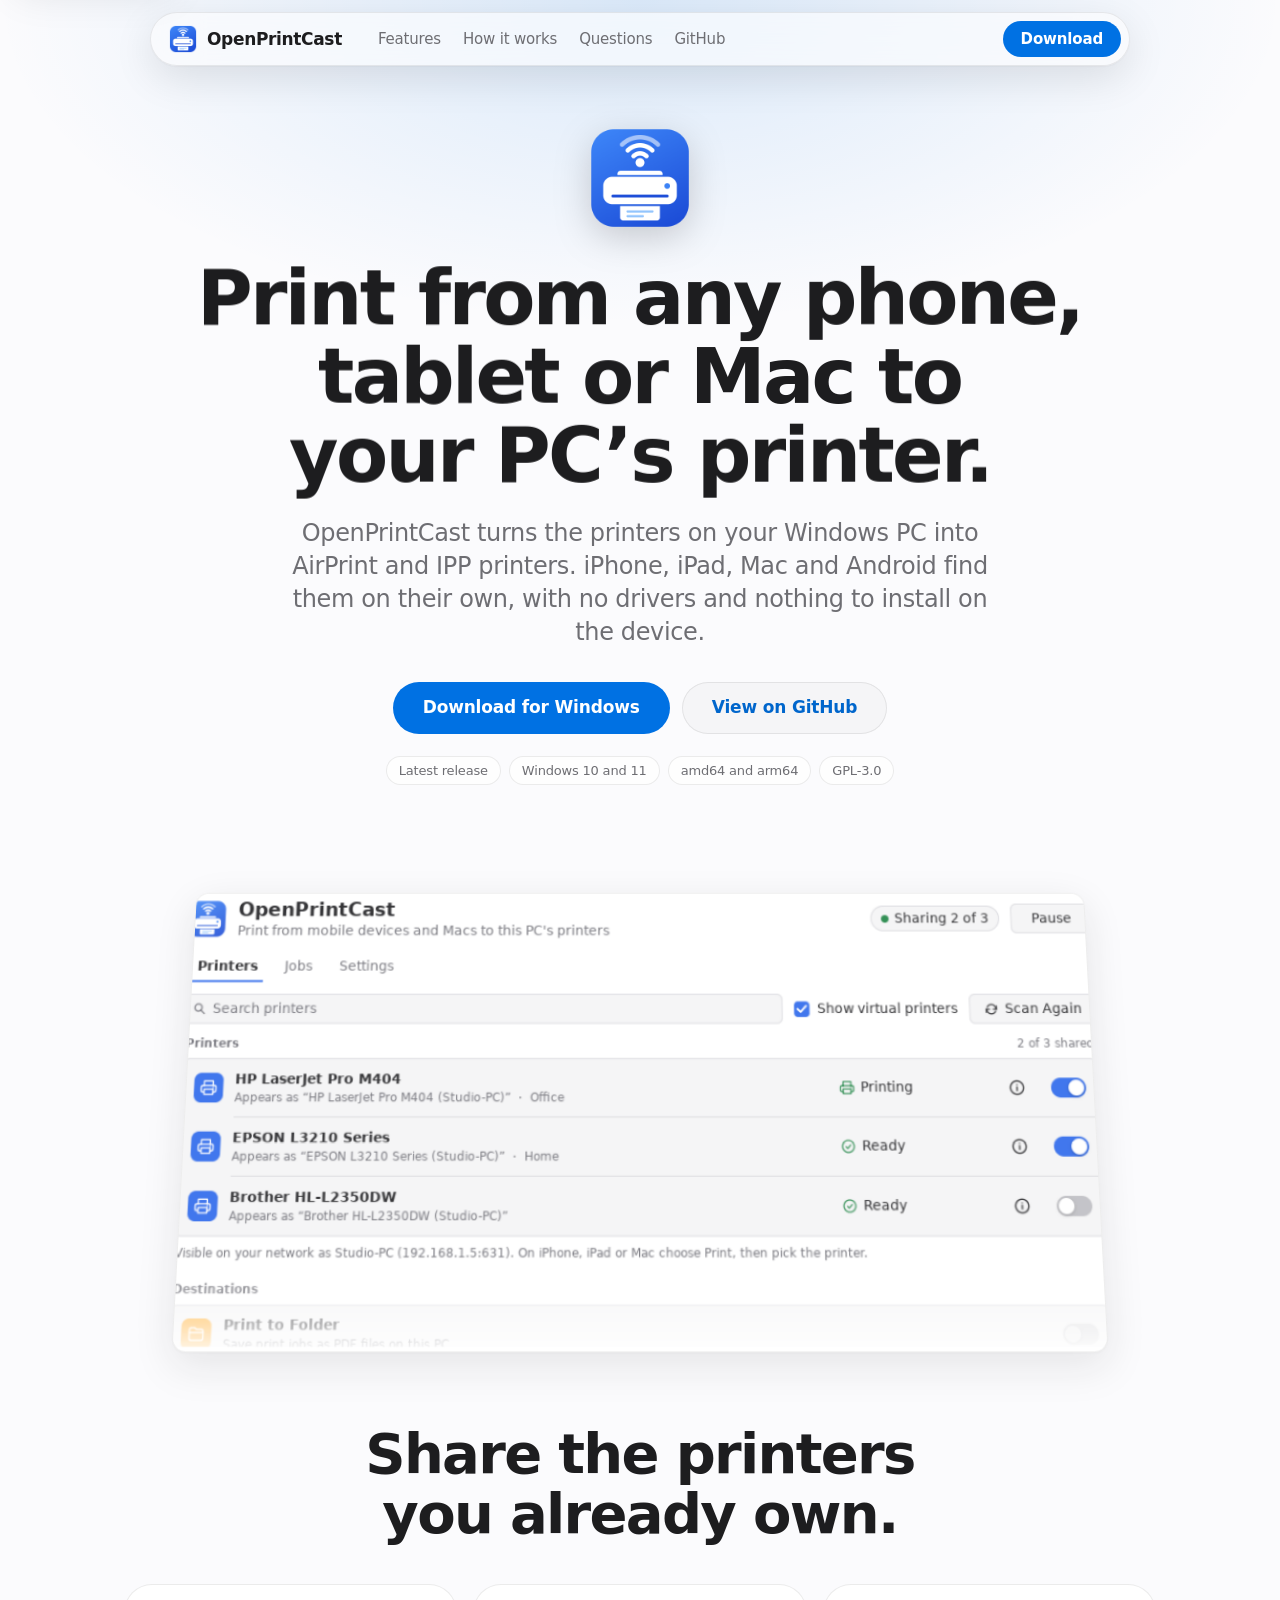
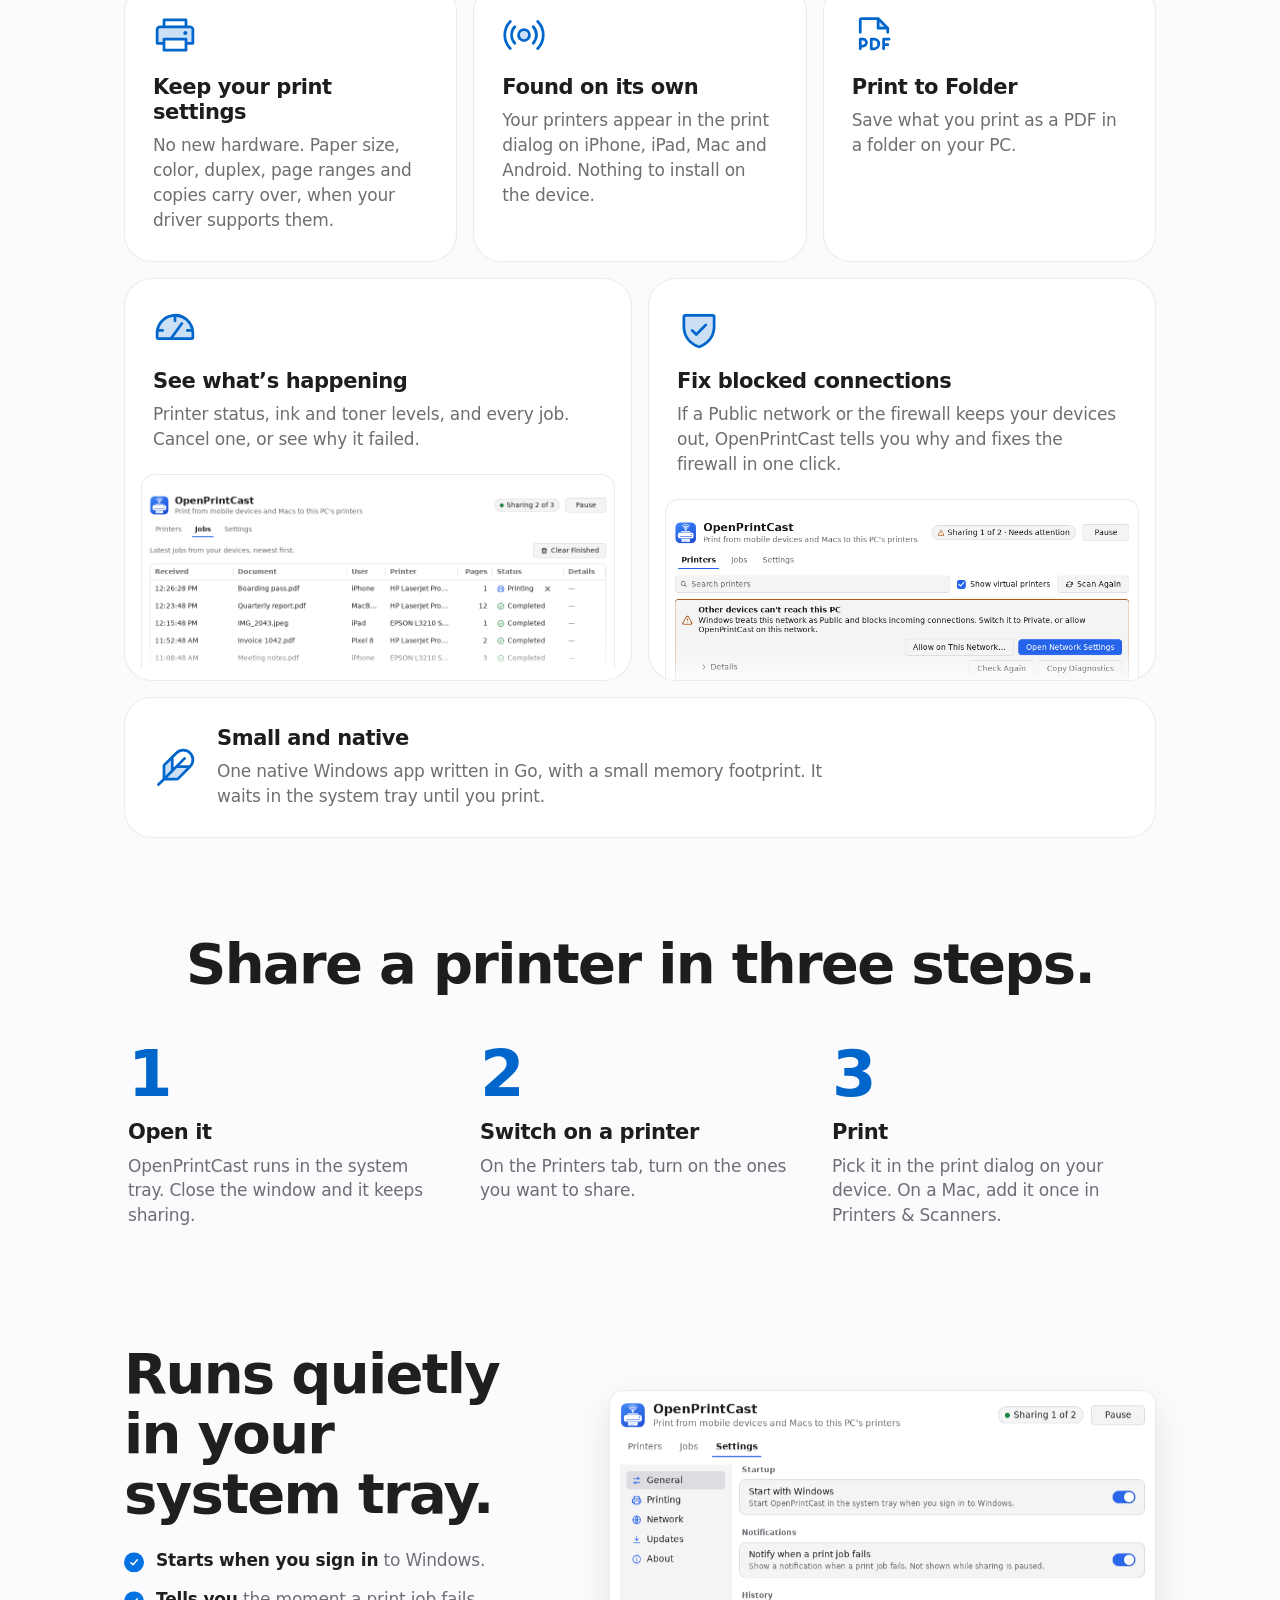
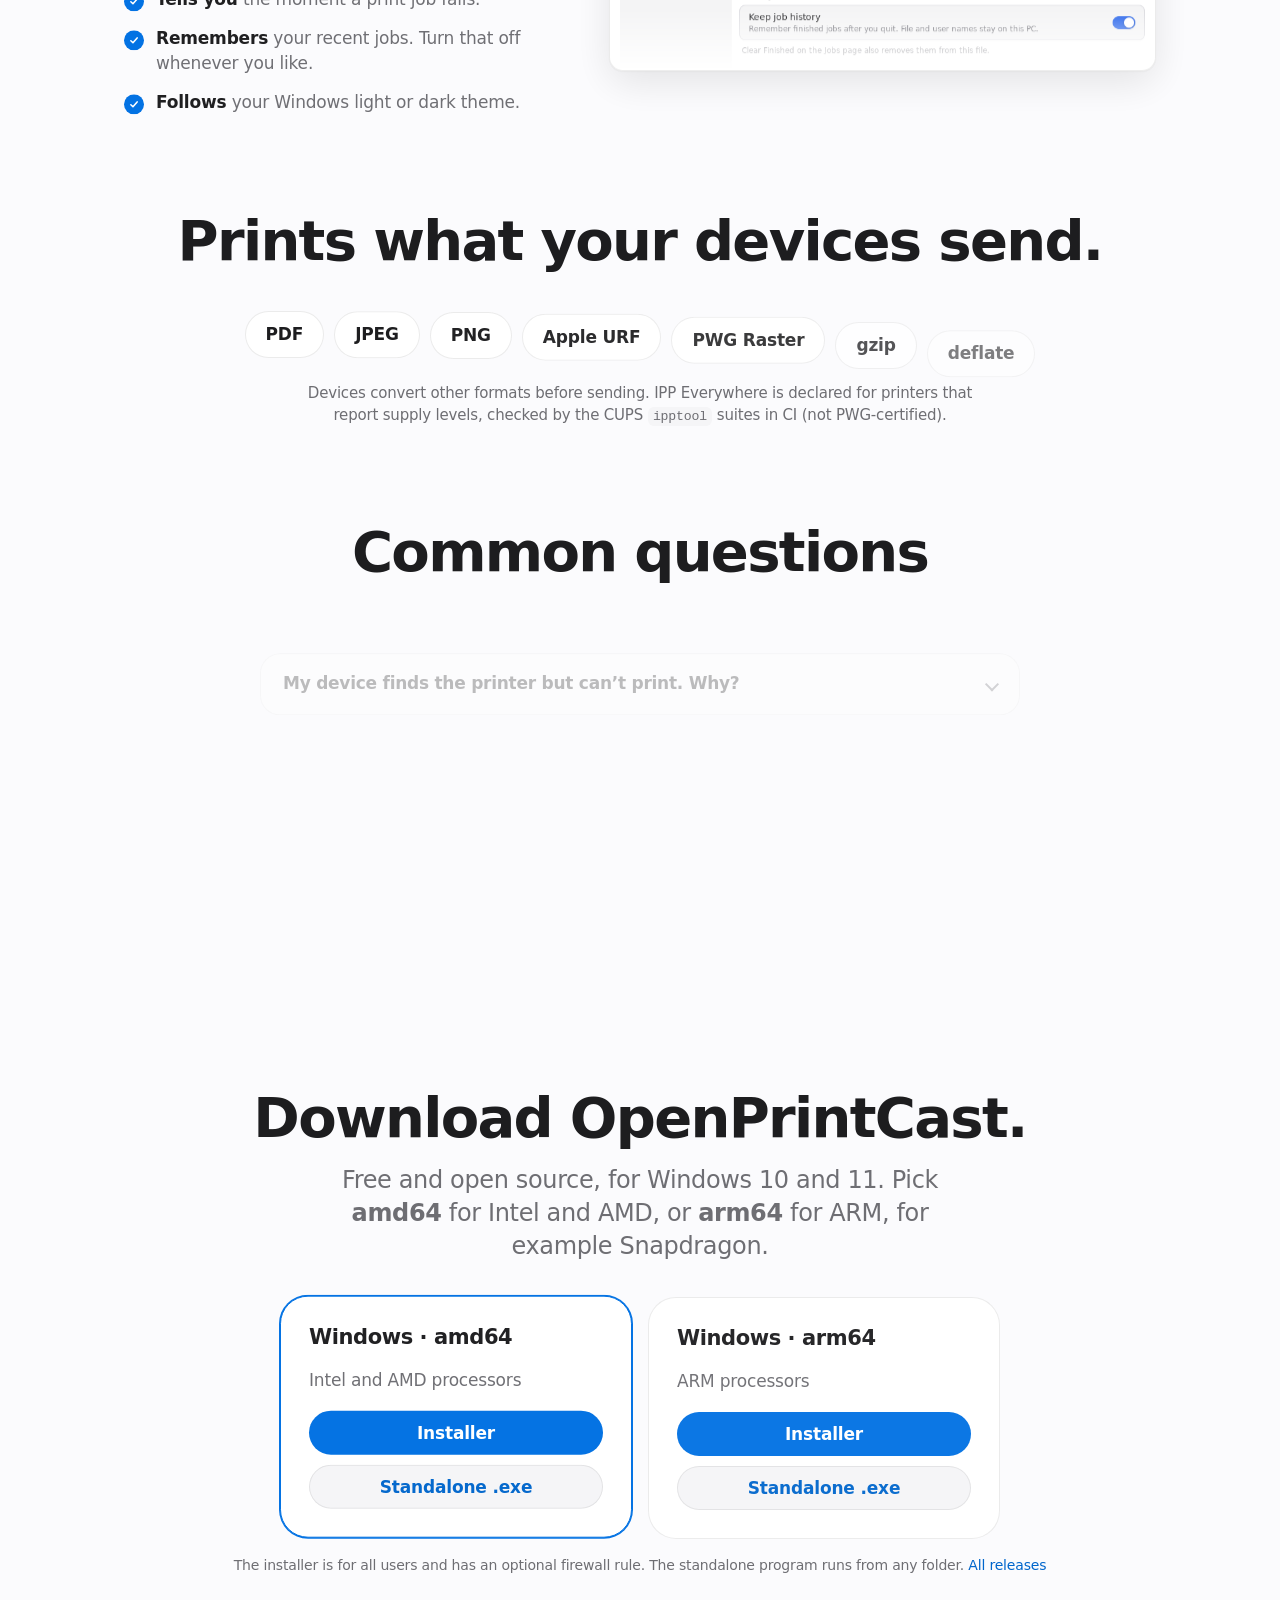
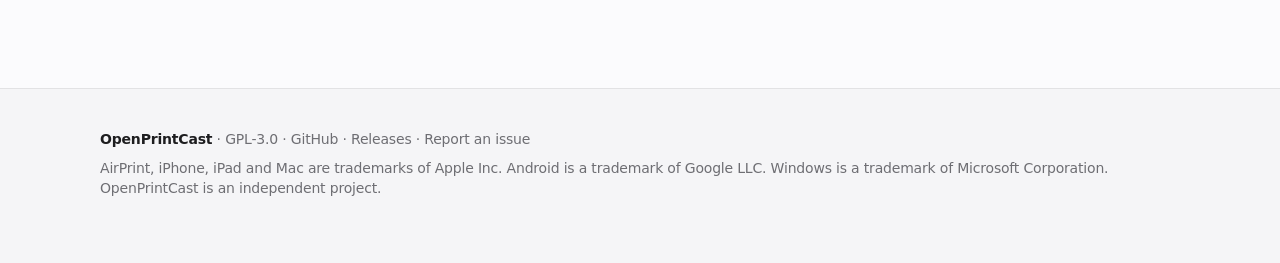
==== commit c57b194b: "Say the app supports AirPrint and IPP, not AirPrint alone The hero text, page description, social de" ====
--- a/docs/index.html
+++ b/docs/index.html
@@ -4,7 +4,7 @@
   <meta charset="utf-8">
   <meta name="viewport" content="width=device-width, initial-scale=1, viewport-fit=cover">
   <title>OpenPrintCast – Share Windows printers over AirPrint and IPP</title>
-  <meta name="description" content="OpenPrintCast turns the printers on your Windows PC into AirPrint printers. iPhone, iPad, Mac and Android find them on their own. Free and open source.">
+  <meta name="description" content="Turn the printers on your Windows PC into AirPrint and IPP printers. iPhone, iPad, Mac and Android find them on their own. Free and open source.">
   <meta name="robots" content="index, follow, max-image-preview:large">
   <meta name="author" content="ilyasaftr">
   <meta name="application-name" content="OpenPrintCast">
@@ -20,7 +20,7 @@
   <meta property="og:site_name" content="OpenPrintCast">
   <meta property="og:locale" content="en_US">
   <meta property="og:title" content="OpenPrintCast – Print from any phone, tablet or Mac to your PC’s printer">
-  <meta property="og:description" content="Turn the printers on your Windows PC into AirPrint printers for iPhone, iPad, Mac and Android. Free and open source.">
+  <meta property="og:description" content="Turn the printers on your Windows PC into AirPrint and IPP printers for iPhone, iPad, Mac and Android. Free and open source.">
   <meta property="og:url" content="https://ilyasaftr.github.io/OpenPrintCast/">
   <meta property="og:image" content="https://ilyasaftr.github.io/OpenPrintCast/assets/img/og.png">
   <meta property="og:image:type" content="image/png">
@@ -29,7 +29,7 @@
   <meta property="og:image:alt" content="OpenPrintCast shares Windows printers with iPhone, iPad, Mac and Android. The Printers tab is shown.">
   <meta name="twitter:card" content="summary_large_image">
   <meta name="twitter:title" content="OpenPrintCast – Print from any phone, tablet or Mac to your PC’s printer">
-  <meta name="twitter:description" content="Turn the printers on your Windows PC into AirPrint printers for iPhone, iPad, Mac and Android. Free and open source.">
+  <meta name="twitter:description" content="Turn the printers on your Windows PC into AirPrint and IPP printers for iPhone, iPad, Mac and Android. Free and open source.">
   <meta name="twitter:image" content="https://ilyasaftr.github.io/OpenPrintCast/assets/img/og.png">
   <meta name="twitter:image:alt" content="OpenPrintCast shares Windows printers with iPhone, iPad, Mac and Android. The Printers tab is shown.">
   <link rel="stylesheet" href="assets/style.css">
@@ -42,7 +42,7 @@
       "@id": "https://ilyasaftr.github.io/OpenPrintCast/#website",
       "url": "https://ilyasaftr.github.io/OpenPrintCast/",
       "name": "OpenPrintCast",
-      "description": "Turn the printers on your Windows PC into AirPrint printers for iPhone, iPad, Mac and Android. Free and open source.",
+      "description": "Turn the printers on your Windows PC into AirPrint and IPP printers for iPhone, iPad, Mac and Android. Free and open source.",
       "inLanguage": "en"
     },
     {
@@ -50,7 +50,7 @@
       "@id": "https://ilyasaftr.github.io/OpenPrintCast/#app",
       "name": "OpenPrintCast",
       "url": "https://ilyasaftr.github.io/OpenPrintCast/",
-      "description": "OpenPrintCast turns the printers on your Windows PC into AirPrint printers. iPhone, iPad, Mac and Android find them on their own. Free and open source.",
+      "description": "OpenPrintCast turns the printers on your Windows PC into AirPrint and IPP printers. iPhone, iPad, Mac and Android find them on their own. Free and open source.",
       "applicationCategory": "UtilitiesApplication",
       "operatingSystem": "Windows 10, Windows 11",
       "processorRequirements": "amd64, arm64",
@@ -143,7 +143,7 @@
     <section class="hero" id="top">
       <img class="hero-icon" data-anim src="assets/img/icon-256.png" alt="OpenPrintCast logo" width="104" height="104">
       <h1 data-split>Print from any phone, tablet or Mac to your PC’s printer.</h1>
-      <p class="lead" data-anim>OpenPrintCast turns the printers on your Windows PC into AirPrint printers. iPhone, iPad, Mac and Android find them on their own, with no drivers and nothing to install on the device.</p>
+      <p class="lead" data-anim>OpenPrintCast turns the printers on your Windows PC into AirPrint and IPP printers. iPhone, iPad, Mac and Android find them on their own, with no drivers and nothing to install on the device.</p>
       <div class="cta" data-anim>
         <a class="btn btn-primary btn-large" id="cta-download" href="https://github.com/ilyasaftr/OpenPrintCast/releases/latest">Download for Windows</a>
         <a class="btn btn-secondary btn-large" href="https://github.com/ilyasaftr/OpenPrintCast">View on GitHub</a>
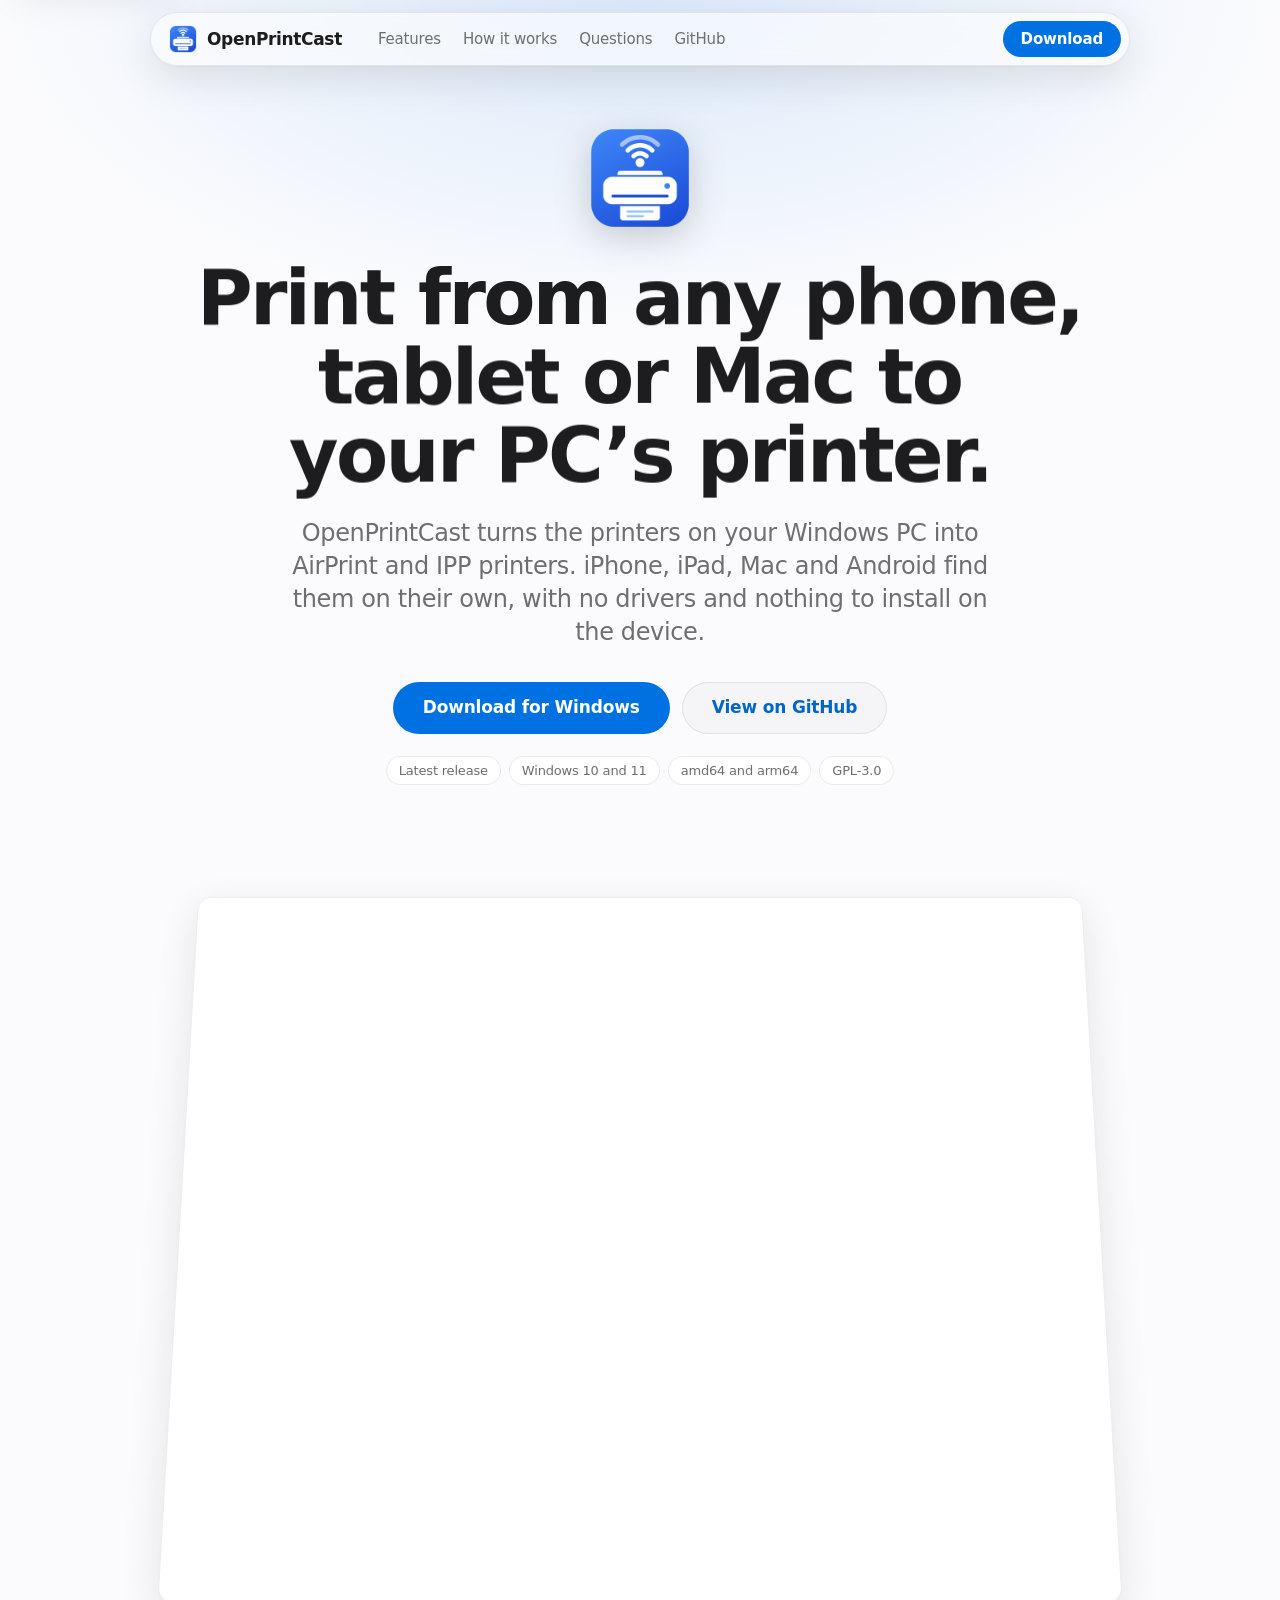
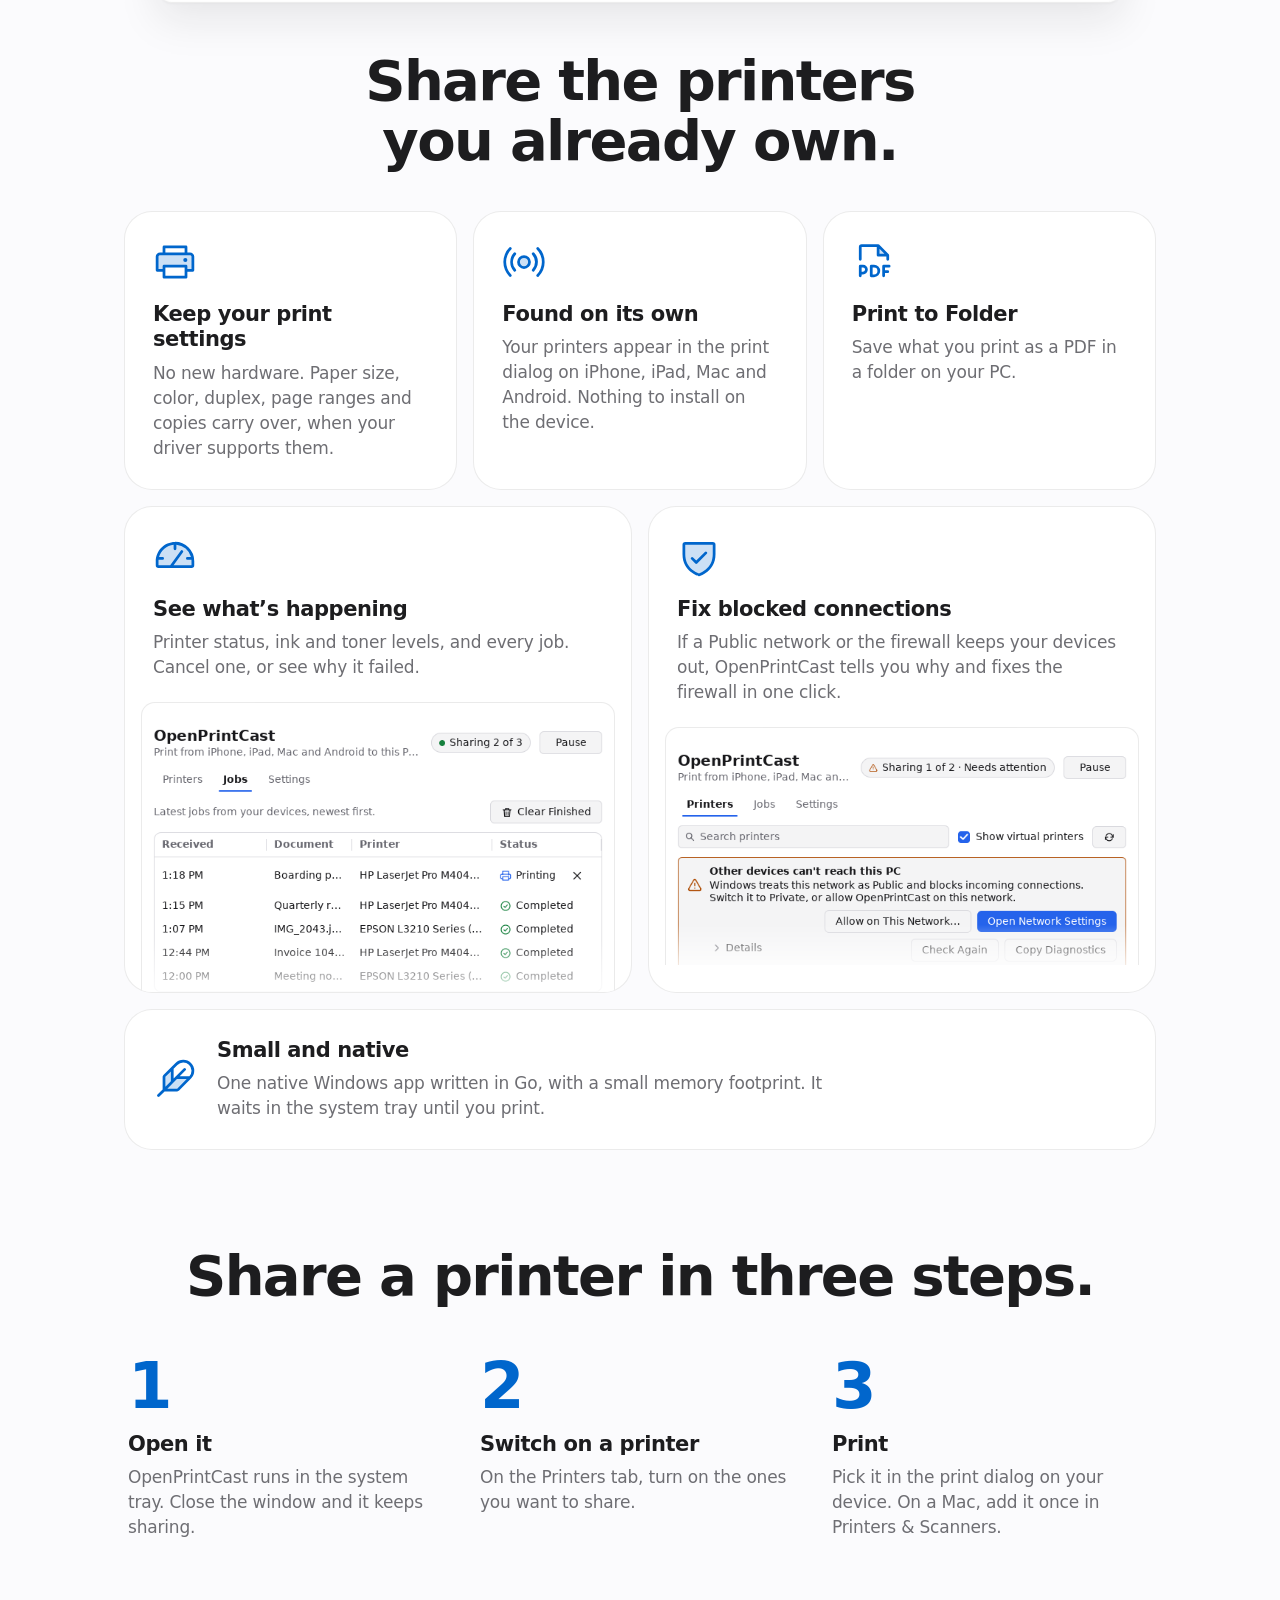
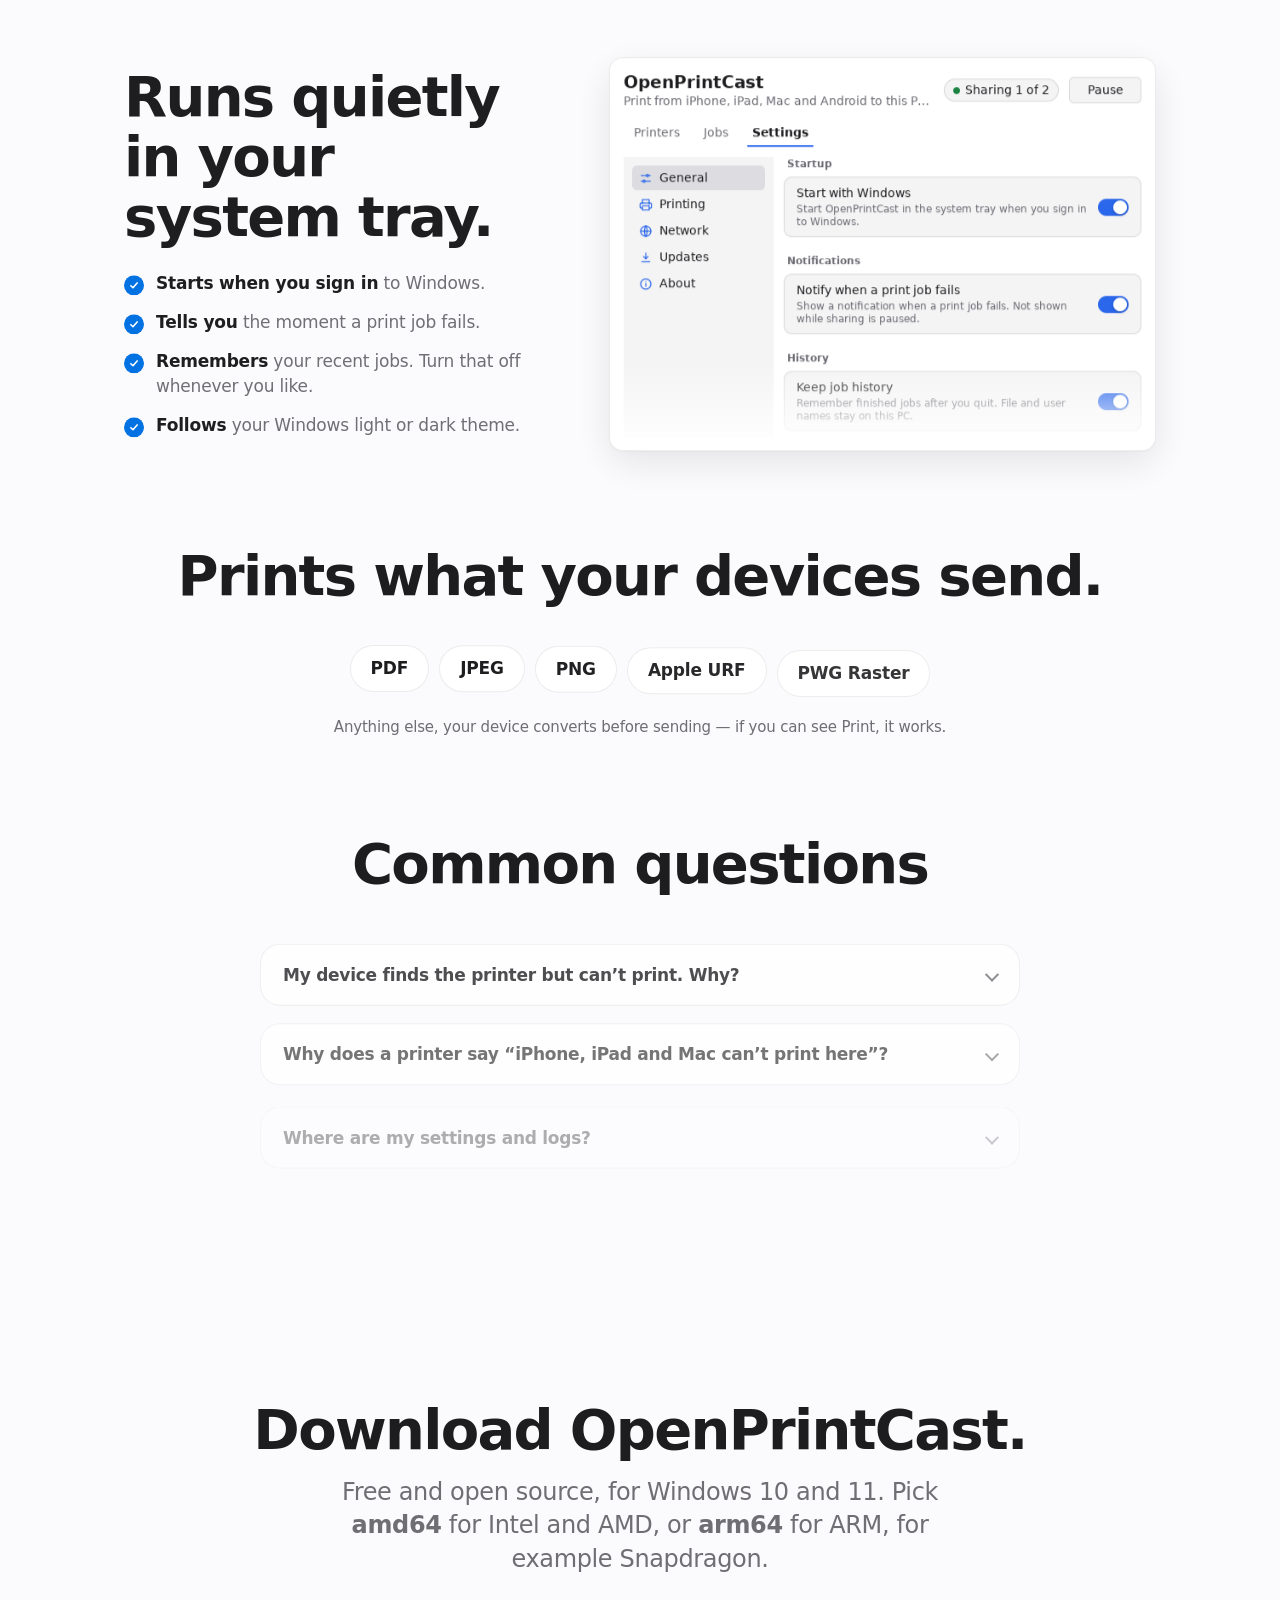
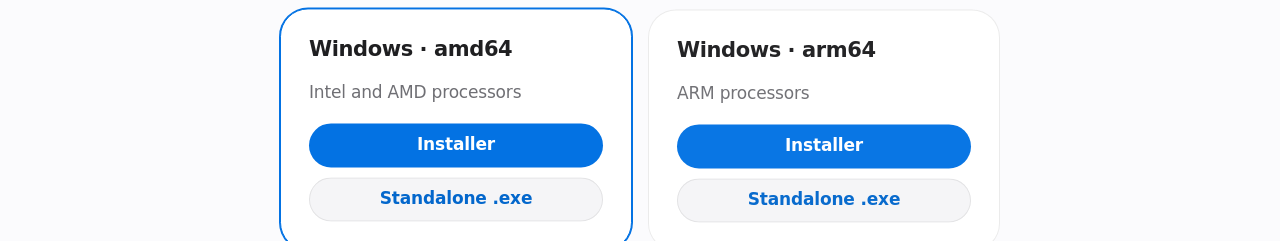
==== commit a731b40c: "Replace technical jargon on the landing page The formats note and the privacy answer explained the i" ====
--- a/docs/index.html
+++ b/docs/index.html
@@ -109,7 +109,7 @@
           "name": "Is it private and secure?",
           "acceptedAnswer": {
             "@type": "Answer",
-            "text": "Jobs are accepted over unencrypted IPP without authentication, so use a trusted network. Supply levels are read from the printer’s own address over read-only SNMP. The update check sends one HTTPS request to this repository’s releases and never installs anything. SNMP and automatic update checks can both be turned off in Settings."
+            "text": "Print jobs go straight from your device to your PC — no account, no cloud. Connections aren’t encrypted, so use a network you trust. The only outside contact is an optional update check to GitHub, which you can turn off in Settings."
           }
         }
       ]
@@ -256,9 +256,9 @@
     <section class="section" aria-labelledby="formats-title">
       <h2 id="formats-title">Prints what your devices send.</h2>
       <ul class="chips" aria-label="Supported formats">
-        <li data-anim>PDF</li><li data-anim>JPEG</li><li data-anim>PNG</li><li data-anim>Apple URF</li><li data-anim>PWG Raster</li><li data-anim>gzip</li><li data-anim>deflate</li>
+        <li data-anim>PDF</li><li data-anim>JPEG</li><li data-anim>PNG</li><li data-anim>Apple URF</li><li data-anim>PWG Raster</li>
       </ul>
-      <p class="note">Devices convert other formats before sending. IPP Everywhere is declared for printers that report supply levels, checked by the CUPS <code>ipptool</code> suites in CI (not PWG-certified).</p>
+      <p class="note">Anything else, your device converts before sending — if you can see Print, it works.</p>
     </section>
 
     <section class="section" id="faq" aria-labelledby="faq-title">
@@ -278,7 +278,7 @@
         </details>
         <details data-anim>
           <summary>Is it private and secure?</summary>
-          <p>Jobs are accepted over unencrypted IPP without authentication, so use a trusted network. Supply levels are read from the printer’s own address over read-only SNMP. The update check sends one HTTPS request to this repository’s releases and never installs anything. SNMP and automatic update checks can both be turned off in Settings.</p>
+          <p>Print jobs go straight from your device to your PC — no account, no cloud. Connections aren’t encrypted, so use a network you trust. The only outside contact is an optional update check to GitHub, which you can turn off in Settings.</p>
         </details>
       </div>
     </section>
